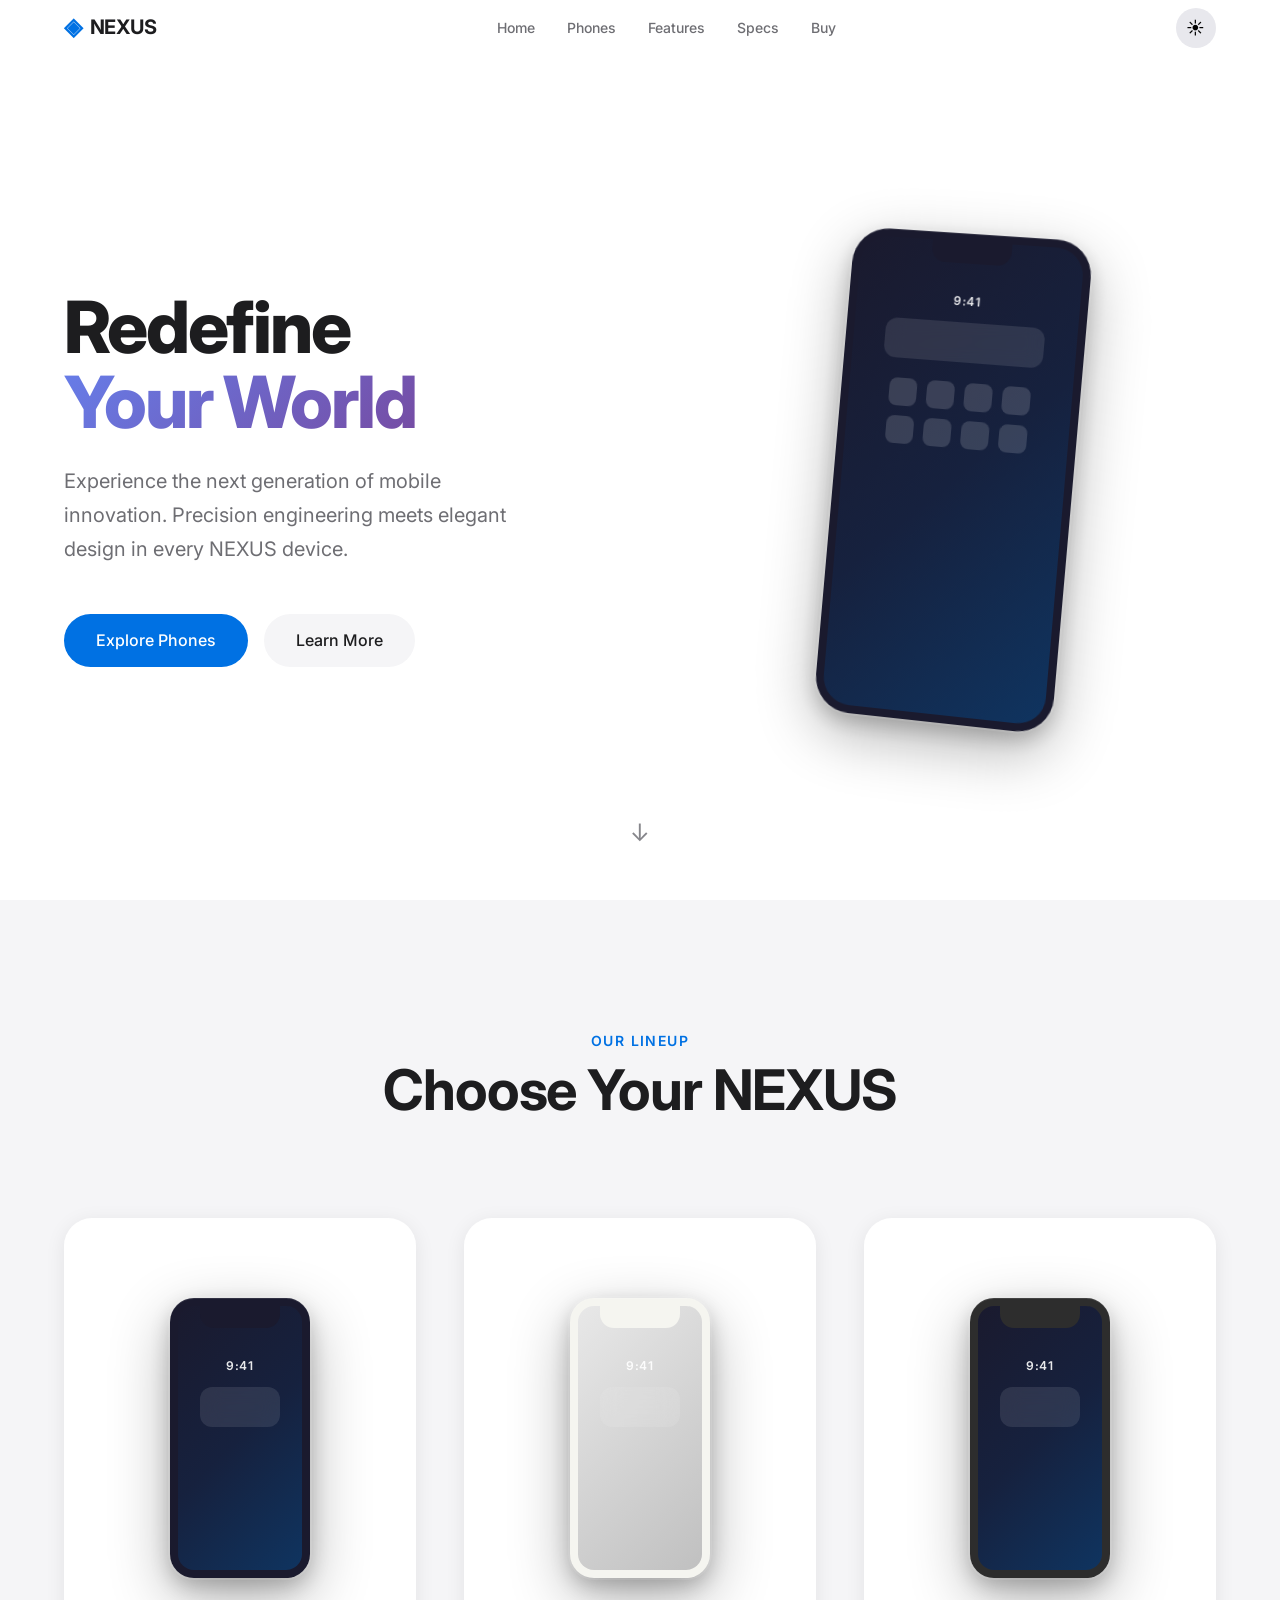
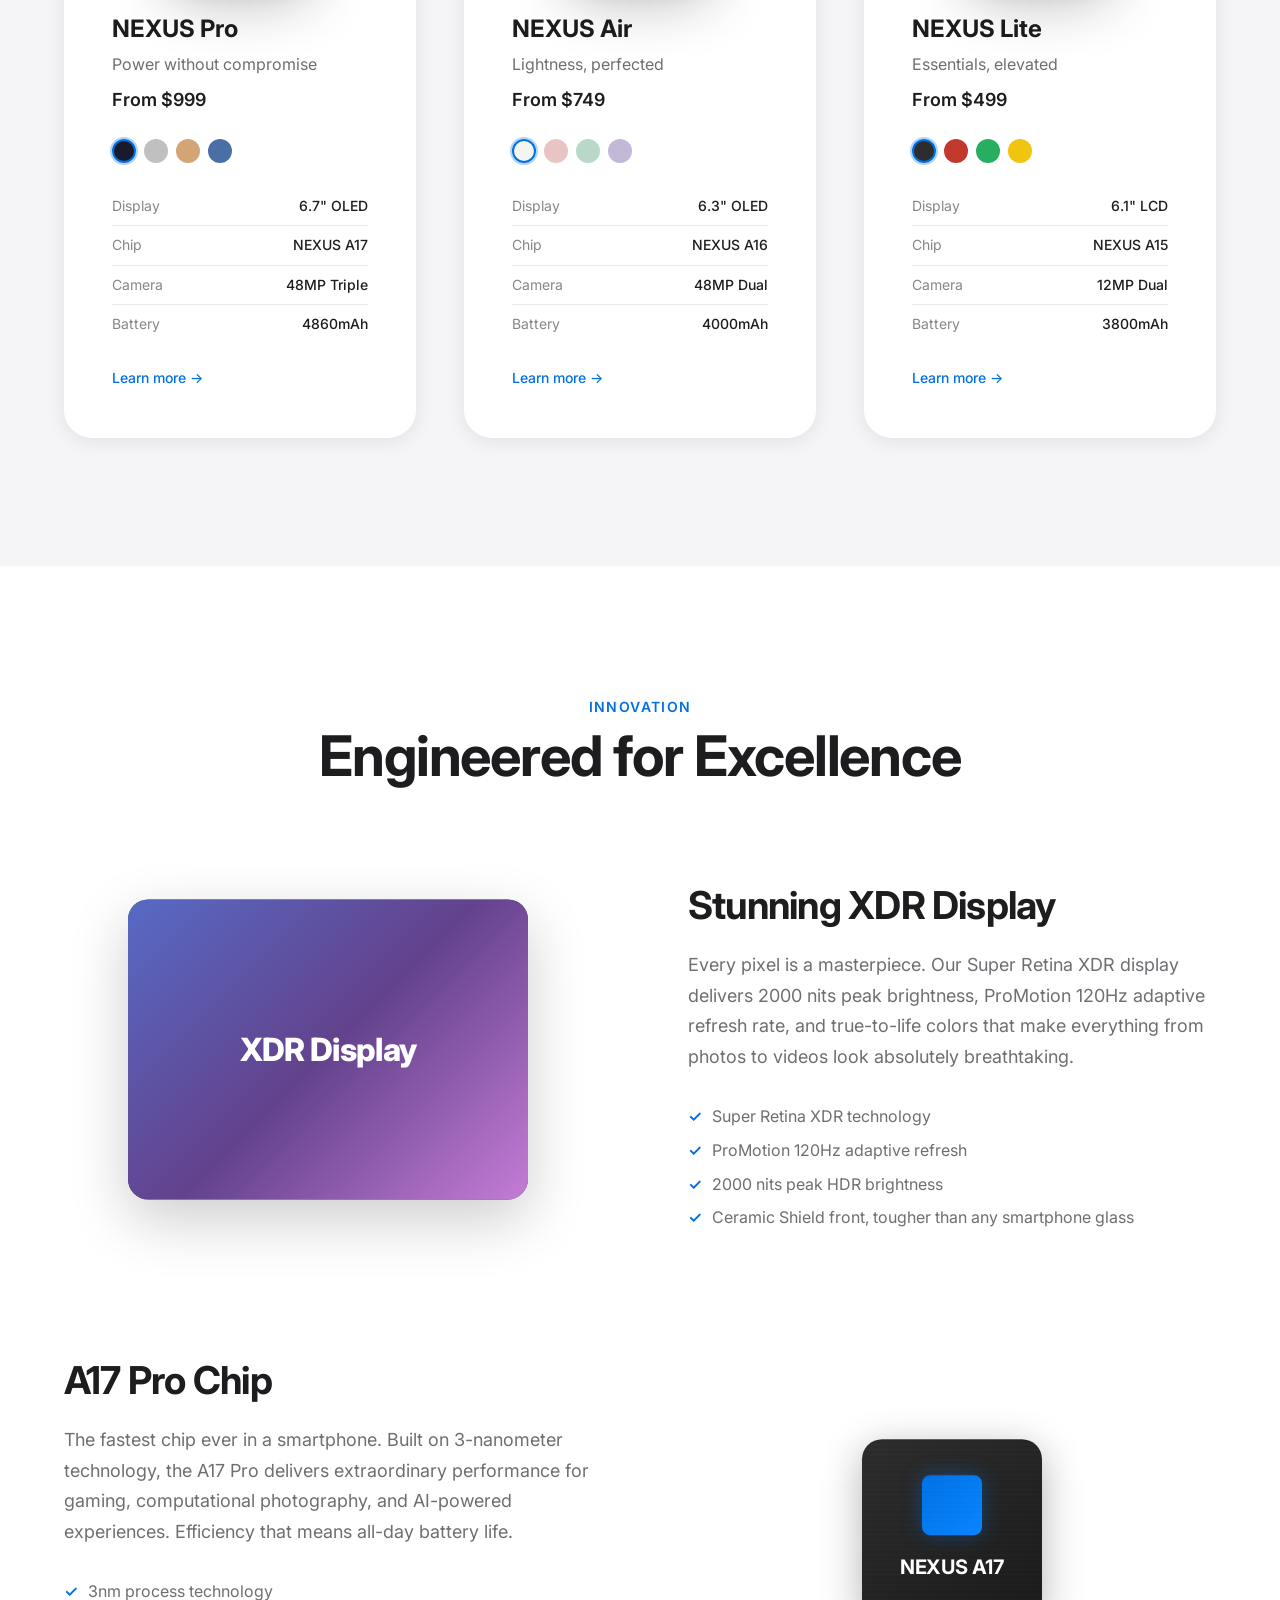
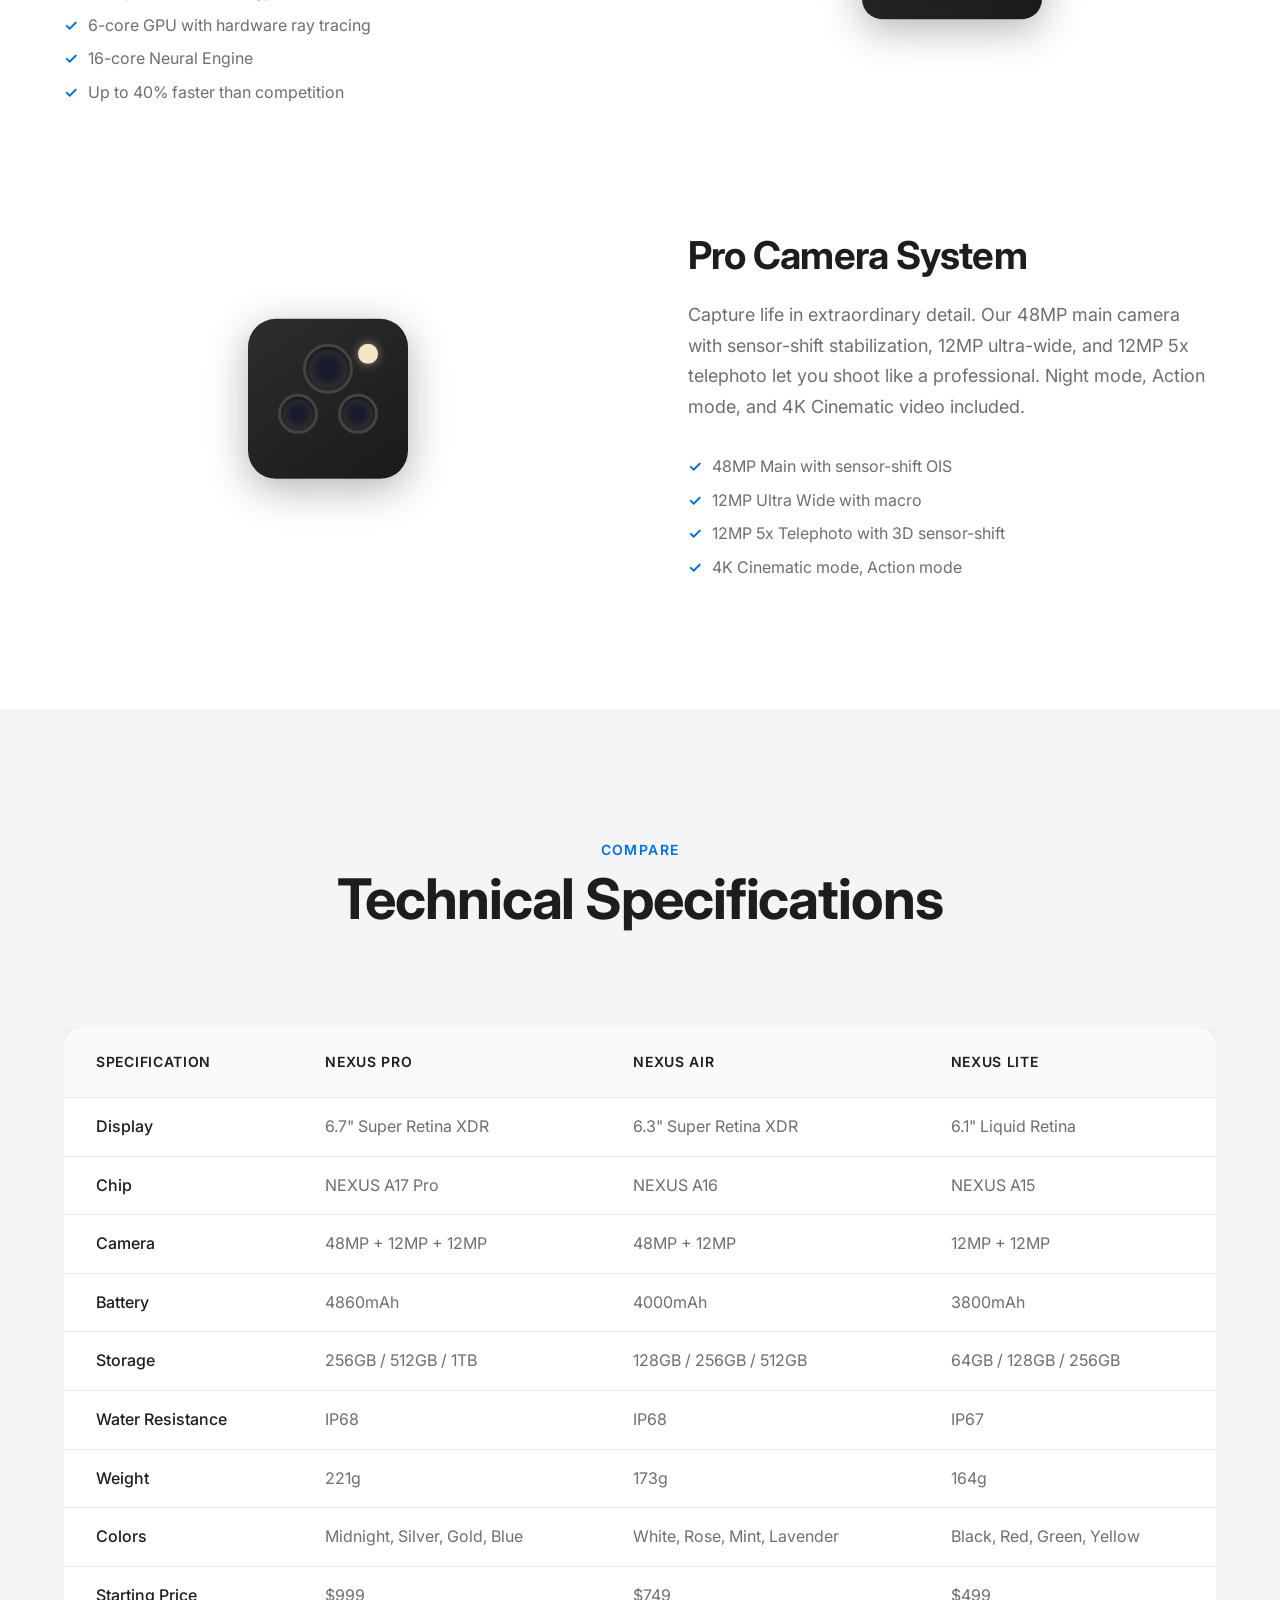
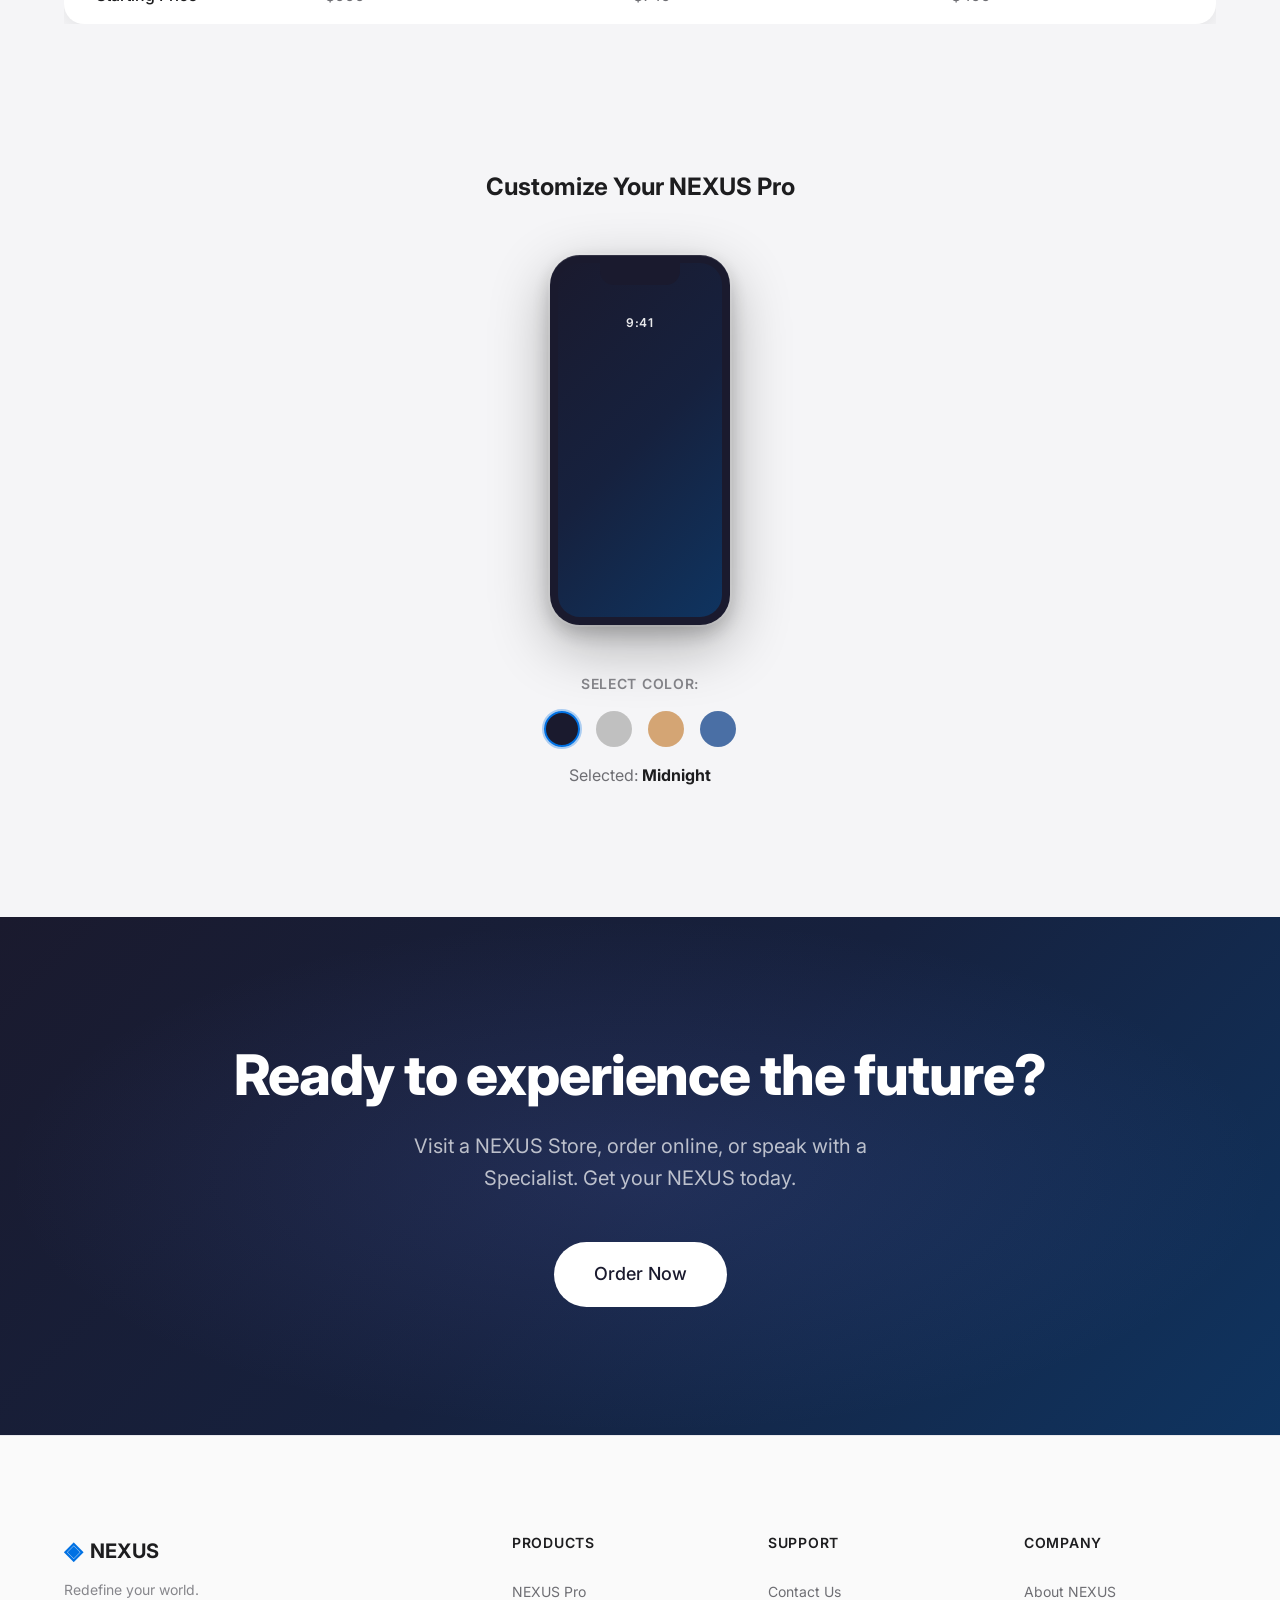
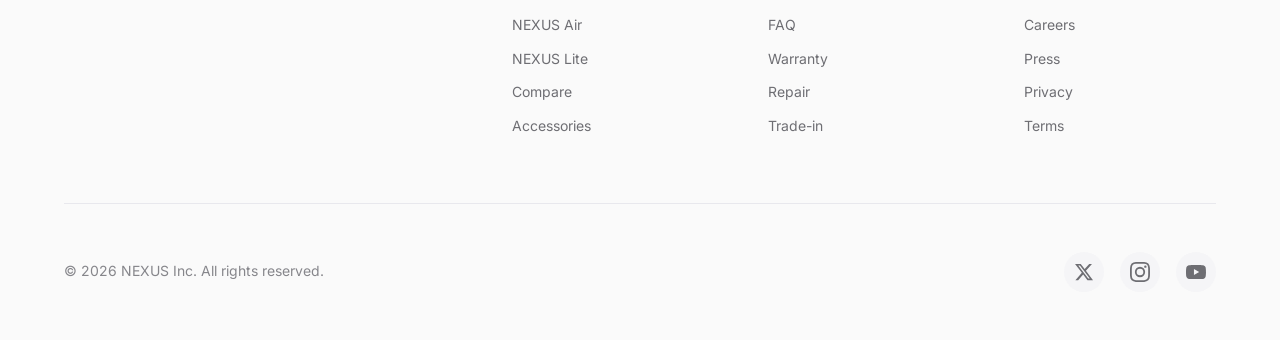
==== projects/phone-brand/index.html @ 879f4ee3 "init: portfolio homepage with projects - Main portfolio page (index.html) - About page - Project pag" ====
<!DOCTYPE html>
<html lang="en" data-theme="light">
<head>
    <meta charset="UTF-8">
    <meta name="viewport" content="width=device-width, initial-scale=1.0">
    <title>NEXUS — Redefine Your World</title>
    <link rel="preconnect" href="https://fonts.googleapis.com">
    <link rel="preconnect" href="https://fonts.gstatic.com" crossorigin>
    <link href="https://fonts.googleapis.com/css2?family=Inter:wght@300;400;500;600;700;800;900&display=swap" rel="stylesheet">
    <link rel="stylesheet" href="css/style.css">
</head>
<body>
    <!-- ========== NAVBAR ========== -->
    <nav class="navbar" id="navbar">
        <div class="nav-container">
            <a href="#" class="nav-logo">
                <span class="logo-icon">◈</span>
                <span class="logo-text">NEXUS</span>
            </a>
            <ul class="nav-links" id="navLinks">
                <li><a href="#hero" class="nav-link">Home</a></li>
                <li><a href="#products" class="nav-link">Phones</a></li>
                <li><a href="#features" class="nav-link">Features</a></li>
                <li><a href="#specs" class="nav-link">Specs</a></li>
                <li><a href="#cta" class="nav-link">Buy</a></li>
            </ul>
            <div class="nav-actions">
                <button class="theme-toggle" id="themeToggle" aria-label="Toggle theme">
                    <span class="theme-icon theme-icon-light">☀</span>
                    <span class="theme-icon theme-icon-dark">☾</span>
                </button>
                <button class="hamburger" id="hamburger" aria-label="Toggle menu">
                    <span class="hamburger-line"></span>
                    <span class="hamburger-line"></span>
                    <span class="hamburger-line"></span>
                </button>
            </div>
        </div>
    </nav>

    <!-- Mobile slide-in menu -->
    <div class="mobile-menu" id="mobileMenu">
        <div class="mobile-menu-overlay" id="mobileOverlay"></div>
        <div class="mobile-menu-panel" id="mobilePanel">
            <ul class="mobile-nav-links">
                <li><a href="#hero" class="mobile-nav-link">Home</a></li>
                <li><a href="#products" class="mobile-nav-link">Phones</a></li>
                <li><a href="#features" class="mobile-nav-link">Features</a></li>
                <li><a href="#specs" class="mobile-nav-link">Specs</a></li>
                <li><a href="#cta" class="mobile-nav-link">Buy</a></li>
            </ul>
        </div>
    </div>

    <!-- ========== HERO ========== -->
    <section class="hero" id="hero" data-scroll-animation="fade-up">
        <div class="hero-container">
            <div class="hero-content">
                <h1 class="hero-headline">
                    Redefine<br>
                    <span class="gradient-text">Your World</span>
                </h1>
                <p class="hero-subtext">
                    Experience the next generation of mobile innovation. Precision engineering meets elegant design in every NEXUS device.
                </p>
                <div class="hero-cta">
                    <a href="#products" class="btn btn-primary">Explore Phones</a>
                    <a href="#features" class="btn btn-secondary">Learn More</a>
                </div>
            </div>
            <div class="hero-visual">
                <div class="phone phone-hero">
                    <div class="phone-body">
                        <div class="phone-screen">
                            <div class="phone-notch"></div>
                            <div class="phone-screen-content">
                                <div class="screen-time">9:41</div>
                                <div class="screen-widget"></div>
                                <div class="screen-app-dots">
                                    <span></span><span></span><span></span><span></span>
                                    <span></span><span></span><span></span><span></span>
                                </div>
                            </div>
                        </div>
                        <div class="phone-button phone-button-right"></div>
                        <div class="phone-button phone-button-left-top"></div>
                        <div class="phone-button phone-button-left-bottom"></div>
                    </div>
                </div>
            </div>
        </div>
        <div class="hero-scroll-indicator">
            <span class="scroll-arrow">↓</span>
        </div>
    </section>

    <!-- ========== PRODUCTS ========== -->
    <section class="products" id="products" data-scroll-animation="fade-up">
        <div class="container">
            <div class="section-header">
                <span class="section-label">Our Lineup</span>
                <h2 class="section-title">Choose Your NEXUS</h2>
            </div>
            <div class="product-grid">
                <!-- NEXUS Pro -->
                <div class="product-card" data-scroll-animation="fade-up" data-delay="0">
                    <div class="product-visual">
                        <div class="phone phone-pro">
                            <div class="phone-body">
                                <div class="phone-screen">
                                    <div class="phone-notch"></div>
                                    <div class="phone-screen-content">
                                        <div class="screen-time">9:41</div>
                                        <div class="screen-widget"></div>
                                    </div>
                                </div>
                                <div class="phone-button phone-button-right"></div>
                                <div class="phone-button phone-button-left-top"></div>
                                <div class="phone-button phone-button-left-bottom"></div>
                            </div>
                        </div>
                    </div>
                    <div class="product-info">
                        <h3 class="product-name">NEXUS Pro</h3>
                        <p class="product-tagline">Power without compromise</p>
                        <p class="product-price">From $999</p>
                        <div class="product-colors">
                            <span class="color-dot active" data-color="midnight" style="background:#1a1a2e;"></span>
                            <span class="color-dot" data-color="silver" style="background:#c0c0c0;"></span>
                            <span class="color-dot" data-color="gold" style="background:#d4a574;"></span>
                            <span class="color-dot" data-color="blue" style="background:#4a6fa5;"></span>
                        </div>
                        <ul class="product-specs">
                            <li><span class="spec-label">Display</span><span class="spec-value">6.7" OLED</span></li>
                            <li><span class="spec-label">Chip</span><span class="spec-value">NEXUS A17</span></li>
                            <li><span class="spec-label">Camera</span><span class="spec-value">48MP Triple</span></li>
                            <li><span class="spec-label">Battery</span><span class="spec-value">4860mAh</span></li>
                        </ul>
                        <a href="#" class="product-link">Learn more →</a>
                    </div>
                </div>

                <!-- NEXUS Air -->
                <div class="product-card" data-scroll-animation="fade-up" data-delay="150">
                    <div class="product-visual">
                        <div class="phone phone-air">
                            <div class="phone-body">
                                <div class="phone-screen">
                                    <div class="phone-notch"></div>
                                    <div class="phone-screen-content">
                                        <div class="screen-time">9:41</div>
                                        <div class="screen-widget"></div>
                                    </div>
                                </div>
                                <div class="phone-button phone-button-right"></div>
                                <div class="phone-button phone-button-left-top"></div>
                                <div class="phone-button phone-button-left-bottom"></div>
                            </div>
                        </div>
                    </div>
                    <div class="product-info">
                        <h3 class="product-name">NEXUS Air</h3>
                        <p class="product-tagline">Lightness, perfected</p>
                        <p class="product-price">From $749</p>
                        <div class="product-colors">
                            <span class="color-dot active" data-color="white" style="background:#f5f5f0;"></span>
                            <span class="color-dot" data-color="rose" style="background:#e8c4c4;"></span>
                            <span class="color-dot" data-color="mint" style="background:#b8d8c8;"></span>
                            <span class="color-dot" data-color="lavender" style="background:#c4b8d8;"></span>
                        </div>
                        <ul class="product-specs">
                            <li><span class="spec-label">Display</span><span class="spec-value">6.3" OLED</span></li>
                            <li><span class="spec-label">Chip</span><span class="spec-value">NEXUS A16</span></li>
                            <li><span class="spec-label">Camera</span><span class="spec-value">48MP Dual</span></li>
                            <li><span class="spec-label">Battery</span><span class="spec-value">4000mAh</span></li>
                        </ul>
                        <a href="#" class="product-link">Learn more →</a>
                    </div>
                </div>

                <!-- NEXUS Lite -->
                <div class="product-card" data-scroll-animation="fade-up" data-delay="300">
                    <div class="product-visual">
                        <div class="phone phone-lite">
                            <div class="phone-body">
                                <div class="phone-screen">
                                    <div class="phone-notch"></div>
                                    <div class="phone-screen-content">
                                        <div class="screen-time">9:41</div>
                                        <div class="screen-widget"></div>
                                    </div>
                                </div>
                                <div class="phone-button phone-button-right"></div>
                                <div class="phone-button phone-button-left-top"></div>
                                <div class="phone-button phone-button-left-bottom"></div>
                            </div>
                        </div>
                    </div>
                    <div class="product-info">
                        <h3 class="product-name">NEXUS Lite</h3>
                        <p class="product-tagline">Essentials, elevated</p>
                        <p class="product-price">From $499</p>
                        <div class="product-colors">
                            <span class="color-dot active" data-color="black" style="background:#2d2d2d;"></span>
                            <span class="color-dot" data-color="red" style="background:#c0392b;"></span>
                            <span class="color-dot" data-color="green" style="background:#27ae60;"></span>
                            <span class="color-dot" data-color="yellow" style="background:#f1c40f;"></span>
                        </div>
                        <ul class="product-specs">
                            <li><span class="spec-label">Display</span><span class="spec-value">6.1" LCD</span></li>
                            <li><span class="spec-label">Chip</span><span class="spec-value">NEXUS A15</span></li>
                            <li><span class="spec-label">Camera</span><span class="spec-value">12MP Dual</span></li>
                            <li><span class="spec-label">Battery</span><span class="spec-value">3800mAh</span></li>
                        </ul>
                        <a href="#" class="product-link">Learn more →</a>
                    </div>
                </div>
            </div>
        </div>
    </section>

    <!-- ========== FEATURES ========== -->
    <section class="features" id="features" data-scroll-animation="fade-up">
        <div class="container">
            <div class="section-header">
                <span class="section-label">Innovation</span>
                <h2 class="section-title">Engineered for Excellence</h2>
            </div>

            <!-- Feature 1: Display -->
            <div class="feature-block" data-scroll-animation="fade-up">
                <div class="feature-visual">
                    <div class="feature-display-mockup">
                        <div class="mockup-gradient"></div>
                        <div class="mockup-text">XDR Display</div>
                    </div>
                </div>
                <div class="feature-content">
                    <h3 class="feature-title">Stunning XDR Display</h3>
                    <p class="feature-desc">Every pixel is a masterpiece. Our Super Retina XDR display delivers 2000 nits peak brightness, ProMotion 120Hz adaptive refresh rate, and true-to-life colors that make everything from photos to videos look absolutely breathtaking.</p>
                    <ul class="feature-list">
                        <li>Super Retina XDR technology</li>
                        <li>ProMotion 120Hz adaptive refresh</li>
                        <li>2000 nits peak HDR brightness</li>
                        <li>Ceramic Shield front, tougher than any smartphone glass</li>
                    </ul>
                </div>
            </div>

            <!-- Feature 2: Performance -->
            <div class="feature-block feature-block-reverse" data-scroll-animation="fade-up">
                <div class="feature-visual">
                    <div class="feature-chip-mockup">
                        <div class="chip-visual">
                            <div class="chip-core"></div>
                            <div class="chip-label">NEXUS A17</div>
                        </div>
                    </div>
                </div>
                <div class="feature-content">
                    <h3 class="feature-title">A17 Pro Chip</h3>
                    <p class="feature-desc">The fastest chip ever in a smartphone. Built on 3-nanometer technology, the A17 Pro delivers extraordinary performance for gaming, computational photography, and AI-powered experiences. Efficiency that means all-day battery life.</p>
                    <ul class="feature-list">
                        <li>3nm process technology</li>
                        <li>6-core GPU with hardware ray tracing</li>
                        <li>16-core Neural Engine</li>
                        <li>Up to 40% faster than competition</li>
                    </ul>
                </div>
            </div>

            <!-- Feature 3: Camera -->
            <div class="feature-block" data-scroll-animation="fade-up">
                <div class="feature-visual">
                    <div class="feature-camera-mockup">
                        <div class="camera-module">
                            <div class="camera-lens"></div>
                            <div class="camera-lens camera-lens-2"></div>
                            <div class="camera-lens camera-lens-3"></div>
                            <div class="camera-flash"></div>
                        </div>
                    </div>
                </div>
                <div class="feature-content">
                    <h3 class="feature-title">Pro Camera System</h3>
                    <p class="feature-desc">Capture life in extraordinary detail. Our 48MP main camera with sensor-shift stabilization, 12MP ultra-wide, and 12MP 5x telephoto let you shoot like a professional. Night mode, Action mode, and 4K Cinematic video included.</p>
                    <ul class="feature-list">
                        <li>48MP Main with sensor-shift OIS</li>
                        <li>12MP Ultra Wide with macro</li>
                        <li>12MP 5x Telephoto with 3D sensor-shift</li>
                        <li>4K Cinematic mode, Action mode</li>
                    </ul>
                </div>
            </div>
        </div>
    </section>

    <!-- ========== SPECS ========== -->
    <section class="specs" id="specs" data-scroll-animation="fade-up">
        <div class="container">
            <div class="section-header">
                <span class="section-label">Compare</span>
                <h2 class="section-title">Technical Specifications</h2>
            </div>
            <div class="specs-table-wrapper">
                <table class="specs-table">
                    <thead>
                        <tr>
                            <th>Specification</th>
                            <th>NEXUS Pro</th>
                            <th>NEXUS Air</th>
                            <th>NEXUS Lite</th>
                        </tr>
                    </thead>
                    <tbody>
                        <tr>
                            <td>Display</td>
                            <td>6.7" Super Retina XDR</td>
                            <td>6.3" Super Retina XDR</td>
                            <td>6.1" Liquid Retina</td>
                        </tr>
                        <tr>
                            <td>Chip</td>
                            <td>NEXUS A17 Pro</td>
                            <td>NEXUS A16</td>
                            <td>NEXUS A15</td>
                        </tr>
                        <tr>
                            <td>Camera</td>
                            <td>48MP + 12MP + 12MP</td>
                            <td>48MP + 12MP</td>
                            <td>12MP + 12MP</td>
                        </tr>
                        <tr>
                            <td>Battery</td>
                            <td>4860mAh</td>
                            <td>4000mAh</td>
                            <td>3800mAh</td>
                        </tr>
                        <tr>
                            <td>Storage</td>
                            <td>256GB / 512GB / 1TB</td>
                            <td>128GB / 256GB / 512GB</td>
                            <td>64GB / 128GB / 256GB</td>
                        </tr>
                        <tr>
                            <td>Water Resistance</td>
                            <td>IP68</td>
                            <td>IP68</td>
                            <td>IP67</td>
                        </tr>
                        <tr>
                            <td>Weight</td>
                            <td>221g</td>
                            <td>173g</td>
                            <td>164g</td>
                        </tr>
                        <tr>
                            <td>Colors</td>
                            <td>Midnight, Silver, Gold, Blue</td>
                            <td>White, Rose, Mint, Lavender</td>
                            <td>Black, Red, Green, Yellow</td>
                        </tr>
                        <tr>
                            <td>Starting Price</td>
                            <td>$999</td>
                            <td>$749</td>
                            <td>$499</td>
                        </tr>
                    </tbody>
                </table>
            </div>

            <!-- Interactive Color Picker -->
            <div class="color-picker-section" data-scroll-animation="fade-up">
                <h3 class="color-picker-title">Customize Your NEXUS Pro</h3>
                <div class="color-picker-demo">
                    <div class="phone phone-picker">
                        <div class="phone-body">
                            <div class="phone-screen">
                                <div class="phone-notch"></div>
                                <div class="phone-screen-content">
                                    <div class="screen-time">9:41</div>
                                </div>
                            </div>
                            <div class="phone-button phone-button-right"></div>
                            <div class="phone-button phone-button-left-top"></div>
                            <div class="phone-button phone-button-left-bottom"></div>
                        </div>
                    </div>
                    <div class="color-picker-options">
                        <p class="color-picker-label">Select Color:</p>
                        <div class="color-picker-dots">
                            <span class="color-dot picker-dot active" data-color="midnight" data-phone="picker" style="background:#1a1a2e;" title="Midnight"></span>
                            <span class="color-dot picker-dot" data-color="silver" data-phone="picker" style="background:#c0c0c0;" title="Silver"></span>
                            <span class="color-dot picker-dot" data-color="gold" data-phone="picker" style="background:#d4a574;" title="Gold"></span>
                            <span class="color-dot picker-dot" data-color="blue" data-phone="picker" style="background:#4a6fa5;" title="Pacific Blue"></span>
                        </div>
                        <p class="color-picker-selected">Selected: <strong id="selectedColorName">Midnight</strong></p>
                    </div>
                </div>
            </div>
        </div>
    </section>

    <!-- ========== CTA ========== -->
    <section class="cta" id="cta" data-scroll-animation="fade-up">
        <div class="container">
            <div class="cta-content">
                <h2 class="cta-title">Ready to experience the future?</h2>
                <p class="cta-subtext">Visit a NEXUS Store, order online, or speak with a Specialist. Get your NEXUS today.</p>
                <a href="#" class="btn btn-primary btn-large">Order Now</a>
            </div>
        </div>
    </section>

    <!-- ========== FOOTER ========== -->
    <footer class="footer">
        <div class="container">
            <div class="footer-grid">
                <div class="footer-col">
                    <div class="footer-logo">
                        <span class="logo-icon">◈</span>
                        <span class="logo-text">NEXUS</span>
                    </div>
                    <p class="footer-tagline">Redefine your world.</p>
                </div>
                <div class="footer-col">
                    <h4 class="footer-heading">Products</h4>
                    <ul class="footer-links">
                        <li><a href="#">NEXUS Pro</a></li>
                        <li><a href="#">NEXUS Air</a></li>
                        <li><a href="#">NEXUS Lite</a></li>
                        <li><a href="#">Compare</a></li>
                        <li><a href="#">Accessories</a></li>
                    </ul>
                </div>
                <div class="footer-col">
                    <h4 class="footer-heading">Support</h4>
                    <ul class="footer-links">
                        <li><a href="#">Contact Us</a></li>
                        <li><a href="#">FAQ</a></li>
                        <li><a href="#">Warranty</a></li>
                        <li><a href="#">Repair</a></li>
                        <li><a href="#">Trade-in</a></li>
                    </ul>
                </div>
                <div class="footer-col">
                    <h4 class="footer-heading">Company</h4>
                    <ul class="footer-links">
                        <li><a href="#">About NEXUS</a></li>
                        <li><a href="#">Careers</a></li>
                        <li><a href="#">Press</a></li>
                        <li><a href="#">Privacy</a></li>
                        <li><a href="#">Terms</a></li>
                    </ul>
                </div>
            </div>
            <div class="footer-bottom">
                <p class="footer-copyright">© 2026 NEXUS Inc. All rights reserved.</p>
                <div class="footer-social">
                    <a href="#" class="social-icon" aria-label="Twitter">
                        <svg viewBox="0 0 24 24" width="20" height="20" fill="currentColor"><path d="M18.244 2.25h3.308l-7.227 8.26 8.502 11.24H16.17l-5.214-6.817L4.99 21.75H1.68l7.73-8.835L1.254 2.25H8.08l4.713 6.231zm-1.161 17.52h1.833L7.084 4.126H5.117z"/></svg>
                    </a>
                    <a href="#" class="social-icon" aria-label="Instagram">
                        <svg viewBox="0 0 24 24" width="20" height="20" fill="currentColor"><path d="M12 2.163c3.204 0 3.584.012 4.85.07 3.252.148 4.771 1.691 4.919 4.919.058 1.265.069 1.645.069 4.849 0 3.205-.012 3.584-.069 4.849-.149 3.225-1.664 4.771-4.919 4.919-1.266.058-1.644.07-4.85.07-3.204 0-3.584-.012-4.849-.07-3.26-.149-4.771-1.699-4.919-4.92-.058-1.265-.07-1.644-.07-4.849 0-3.204.013-3.583.07-4.849.149-3.227 1.664-4.771 4.919-4.919 1.266-.057 1.645-.069 4.849-.069zM12 0C8.741 0 8.333.014 7.053.072 2.695.272.273 2.69.073 7.052.014 8.333 0 8.741 0 12c0 3.259.014 3.668.072 4.948.2 4.358 2.618 6.78 6.98 6.98C8.333 23.986 8.741 24 12 24c3.259 0 3.668-.014 4.948-.072 4.354-.2 6.782-2.618 6.979-6.98.059-1.28.073-1.689.073-4.948 0-3.259-.014-3.667-.072-4.947-.196-4.354-2.617-6.78-6.979-6.98C15.668.014 15.259 0 12 0zm0 5.838a6.162 6.162 0 100 12.324 6.162 6.162 0 000-12.324zM12 16a4 4 0 110-8 4 4 0 010 8zm6.406-11.845a1.44 1.44 0 100 2.881 1.44 1.44 0 000-2.881z"/></svg>
                    </a>
                    <a href="#" class="social-icon" aria-label="YouTube">
                        <svg viewBox="0 0 24 24" width="20" height="20" fill="currentColor"><path d="M23.498 6.186a3.016 3.016 0 0 0-2.122-2.136C19.505 3.545 12 3.545 12 3.545s-7.505 0-9.377.505A3.017 3.017 0 0 0 .502 6.186C0 8.07 0 12 0 12s0 3.93.502 5.814a3.016 3.016 0 0 0 2.122 2.136c1.871.505 9.376.505 9.376.505s7.505 0 9.377-.505a3.015 3.015 0 0 0 2.122-2.136C24 15.93 24 12 24 12s0-3.93-.502-5.814zM9.545 15.568V8.432L15.818 12l-6.273 3.568z"/></svg>
                    </a>
                </div>
            </div>
        </div>
    </footer>

    <script src="js/main.js"></script>
</body>
</html>
---- projects/phone-brand/css/style.css ----
/* ============================================================
   NEXUS — Phone Brand Homepage
   Design Tokens & Reset
   ============================================================ */

:root {
    /* Colors — Light Theme */
    --color-bg: #ffffff;
    --color-bg-secondary: #f5f5f7;
    --color-bg-tertiary: #fafafa;
    --color-text: #1d1d1f;
    --color-text-secondary: #6e6e73;
    --color-text-tertiary: #86868b;
    --color-border: #d2d2d7;
    --color-border-light: #e8e8ed;
    --color-primary: #0071e3;
    --color-primary-hover: #0077ed;
    --color-secondary: #f5f5f7;
    --color-secondary-hover: #e8e8ed;
    --color-card-bg: #ffffff;
    --color-nav-bg: rgba(255, 255, 255, 0.72);
    --color-nav-scrolled: rgba(255, 255, 255, 0.88);
    --color-overlay: rgba(0, 0, 0, 0.4);
    --color-shadow: rgba(0, 0, 0, 0.08);
    --color-shadow-deep: rgba(0, 0, 0, 0.16);
    --color-gradient-start: #667eea;
    --color-gradient-end: #764ba2;
    --color-phone-body: #1a1a2e;
    --color-phone-screen: linear-gradient(135deg, #1a1a2e 0%, #16213e 50%, #0f3460 100%);
    --color-toggle-bg: #e8e8ed;
    --color-toggle-active: #0071e3;

    /* Typography */
    --font-family: 'Inter', -apple-system, BlinkMacSystemFont, 'Segoe UI', Roboto, sans-serif;
    --font-size-xs: 0.75rem;
    --font-size-sm: 0.875rem;
    --font-size-base: 1rem;
    --font-size-lg: 1.125rem;
    --font-size-xl: 1.25rem;
    --font-size-2xl: 1.5rem;
    --font-size-3xl: 2rem;
    --font-size-4xl: 2.75rem;
    --font-size-5xl: 3.5rem;
    --font-size-6xl: 4.5rem;

    /* Spacing */
    --space-xs: 0.25rem;
    --space-sm: 0.5rem;
    --space-md: 1rem;
    --space-lg: 1.5rem;
    --space-xl: 2rem;
    --space-2xl: 3rem;
    --space-3xl: 4rem;
    --space-4xl: 6rem;
    --space-5xl: 8rem;

    /* Layout */
    --container-max: 1200px;
    --container-padding: 1.5rem;
    --nav-height: 56px;

    /* Transitions */
    --transition-fast: 0.2s ease;
    --transition-base: 0.3s ease;
    --transition-slow: 0.5s ease;
    --transition-spring: 0.4s cubic-bezier(0.34, 1.56, 0.64, 1);

    /* Border Radius */
    --radius-sm: 8px;
    --radius-md: 12px;
    --radius-lg: 20px;
    --radius-xl: 28px;
    --radius-full: 9999px;
}

/* Dark Theme */
[data-theme="dark"] {
    --color-bg: #000000;
    --color-bg-secondary: #111111;
    --color-bg-tertiary: #1a1a1a;
    --color-text: #f5f5f7;
    --color-text-secondary: #a1a1a6;
    --color-text-tertiary: #6e6e73;
    --color-border: #333333;
    --color-border-light: #222222;
    --color-primary: #0984ff;
    --color-primary-hover: #409cff;
    --color-secondary: #1a1a1a;
    --color-secondary-hover: #2a2a2a;
    --color-card-bg: #1a1a1a;
    --color-nav-bg: rgba(0, 0, 0, 0.72);
    --color-nav-scrolled: rgba(0, 0, 0, 0.88);
    --color-overlay: rgba(0, 0, 0, 0.6);
    --color-shadow: rgba(0, 0, 0, 0.3);
    --color-shadow-deep: rgba(0, 0, 0, 0.5);
    --color-phone-body: #2d2d2d;
    --color-phone-screen: linear-gradient(135deg, #1a1a2e 0%, #16213e 50%, #0f3460 100%);
    --color-toggle-bg: #333333;
    --color-toggle-active: #0984ff;
}

/* ============================================================
   Reset
   ============================================================ */

*, *::before, *::after {
    margin: 0;
    padding: 0;
    box-sizing: border-box;
}

html {
    scroll-behavior: smooth;
    -webkit-font-smoothing: antialiased;
    -moz-osx-font-smoothing: grayscale;
}

body {
    font-family: var(--font-family);
    font-size: var(--font-size-base);
    line-height: 1.6;
    color: var(--color-text);
    background-color: var(--color-bg);
    transition: background-color var(--transition-base), color var(--transition-base);
    overflow-x: hidden;
}

a {
    color: var(--color-primary);
    text-decoration: none;
    transition: color var(--transition-fast);
}

a:hover {
    color: var(--color-primary-hover);
}

a:focus-visible {
    outline: 2px solid var(--color-primary);
    outline-offset: 4px;
    border-radius: var(--radius-sm);
}

ul {
    list-style: none;
}

img {
    max-width: 100%;
    display: block;
}

button {
    font-family: inherit;
    cursor: pointer;
    border: none;
    background: none;
    font-size: inherit;
}

/* ============================================================
   Utility Classes
   ============================================================ */

.container {
    max-width: var(--container-max);
    margin: 0 auto;
    padding: 0 var(--container-padding);
}

.gradient-text {
    background: linear-gradient(135deg, var(--color-gradient-start), var(--color-gradient-end));
    -webkit-background-clip: text;
    -webkit-text-fill-color: transparent;
    background-clip: text;
}

/* ============================================================
   Buttons
   ============================================================ */

.btn {
    display: inline-flex;
    align-items: center;
    justify-content: center;
    padding: 0.875rem 2rem;
    border-radius: var(--radius-full);
    font-weight: 500;
    font-size: var(--font-size-base);
    transition: all var(--transition-fast);
    white-space: nowrap;
}

.btn-primary {
    background: var(--color-primary);
    color: #fff;
}

.btn-primary:hover {
    background: var(--color-primary-hover);
    color: #fff;
    transform: scale(1.02);
}

.btn-primary:active {
    transform: scale(0.98);
}

.btn-secondary {
    background: var(--color-secondary);
    color: var(--color-text);
}

.btn-secondary:hover {
    background: var(--color-secondary-hover);
    color: var(--color-text);
    transform: scale(1.02);
}

.btn-secondary:active {
    transform: scale(0.98);
}

.btn-large {
    padding: 1.125rem 2.5rem;
    font-size: var(--font-size-lg);
}

/* ============================================================
   Section Styles
   ============================================================ */

.section-header {
    text-align: center;
    margin-bottom: var(--space-4xl);
}

.section-label {
    display: inline-block;
    font-size: var(--font-size-sm);
    font-weight: 600;
    text-transform: uppercase;
    letter-spacing: 0.1em;
    color: var(--color-primary);
    margin-bottom: var(--space-sm);
}

.section-title {
    font-size: clamp(var(--font-size-3xl), 5vw, var(--font-size-5xl));
    font-weight: 700;
    letter-spacing: -0.02em;
    line-height: 1.1;
    color: var(--color-text);
}

/* ============================================================
   Navbar
   ============================================================ */

.navbar {
    position: fixed;
    top: 0;
    left: 0;
    right: 0;
    z-index: 1000;
    height: var(--nav-height);
    background: var(--color-nav-bg);
    backdrop-filter: saturate(180%) blur(20px);
    -webkit-backdrop-filter: saturate(180%) blur(20px);
    border-bottom: 1px solid transparent;
    transition: all var(--transition-base);
}

.navbar.scrolled {
    background: var(--color-nav-scrolled);
    border-bottom-color: var(--color-border-light);
}

.nav-container {
    max-width: var(--container-max);
    margin: 0 auto;
    padding: 0 var(--container-padding);
    height: 100%;
    display: flex;
    align-items: center;
    justify-content: space-between;
}

.nav-logo {
    display: flex;
    align-items: center;
    gap: 0.5rem;
    color: var(--color-text);
    font-weight: 700;
    font-size: var(--font-size-xl);
    letter-spacing: -0.02em;
    transition: color var(--transition-fast);
}

.nav-logo:hover {
    color: var(--color-text);
}

.logo-icon {
    font-size: 1.5rem;
    color: var(--color-primary);
}

.nav-links {
    display: flex;
    align-items: center;
    gap: var(--space-xl);
}

.nav-link {
    color: var(--color-text-secondary);
    font-size: var(--font-size-sm);
    font-weight: 500;
    transition: color var(--transition-fast);
    position: relative;
}

.nav-link::after {
    content: '';
    position: absolute;
    bottom: -4px;
    left: 0;
    width: 0;
    height: 2px;
    background: var(--color-primary);
    transition: width var(--transition-fast);
    border-radius: var(--radius-full);
}

.nav-link:hover {
    color: var(--color-text);
}

.nav-link:hover::after {
    width: 100%;
}

.nav-actions {
    display: flex;
    align-items: center;
    gap: var(--space-sm);
}

/* Theme Toggle */
.theme-toggle {
    position: relative;
    width: 40px;
    height: 40px;
    border-radius: var(--radius-full);
    background: var(--color-toggle-bg);
    display: flex;
    align-items: center;
    justify-content: center;
    transition: background var(--transition-fast);
}

.theme-toggle:hover {
    background: var(--color-border);
}

.theme-icon {
    position: absolute;
    font-size: 1.1rem;
    transition: opacity var(--transition-fast), transform var(--transition-fast);
}

.theme-icon-light {
    opacity: 1;
    transform: rotate(0deg);
}

.theme-icon-dark {
    opacity: 0;
    transform: rotate(-90deg);
}

[data-theme="dark"] .theme-icon-light {
    opacity: 0;
    transform: rotate(90deg);
}

[data-theme="dark"] .theme-icon-dark {
    opacity: 1;
    transform: rotate(0deg);
}

/* Hamburger */
.hamburger {
    display: none;
    flex-direction: column;
    justify-content: center;
    align-items: center;
    width: 40px;
    height: 40px;
    gap: 5px;
    border-radius: var(--radius-sm);
    transition: background var(--transition-fast);
}

.hamburger:hover {
    background: var(--color-secondary);
}

.hamburger-line {
    width: 20px;
    height: 2px;
    background: var(--color-text);
    border-radius: 2px;
    transition: all var(--transition-fast);
}

.hamburger.active .hamburger-line:nth-child(1) {
    transform: translateY(7px) rotate(45deg);
}

.hamburger.active .hamburger-line:nth-child(2) {
    opacity: 0;
}

.hamburger.active .hamburger-line:nth-child(3) {
    transform: translateY(-7px) rotate(-45deg);
}

/* Mobile Menu */
.mobile-menu {
    position: fixed;
    inset: 0;
    z-index: 999;
    pointer-events: none;
    opacity: 0;
    transition: opacity var(--transition-base);
}

.mobile-menu.open {
    pointer-events: all;
    opacity: 1;
}

.mobile-menu-overlay {
    position: absolute;
    inset: 0;
    background: var(--color-overlay);
    opacity: 0;
    transition: opacity var(--transition-base);
}

.mobile-menu.open .mobile-menu-overlay {
    opacity: 1;
}

.mobile-menu-panel {
    position: absolute;
    top: 0;
    right: 0;
    width: 300px;
    max-width: 85vw;
    height: 100%;
    background: var(--color-bg);
    padding: calc(var(--nav-height) + var(--space-xl)) var(--space-xl) var(--space-xl);
    transform: translateX(100%);
    transition: transform var(--transition-slow);
    box-shadow: -10px 0 40px var(--color-shadow);
}

.mobile-menu.open .mobile-menu-panel {
    transform: translateX(0);
}

.mobile-nav-links {
    display: flex;
    flex-direction: column;
    gap: var(--space-sm);
}

.mobile-nav-link {
    display: block;
    padding: var(--space-md) 0;
    font-size: var(--font-size-xl);
    font-weight: 600;
    color: var(--color-text);
    border-bottom: 1px solid var(--color-border-light);
    transition: color var(--transition-fast);
}

.mobile-nav-link:hover {
    color: var(--color-primary);
}

/* ============================================================
   Hero Section
   ============================================================ */

.hero {
    min-height: 100vh;
    display: flex;
    align-items: center;
    padding: calc(var(--nav-height) + var(--space-3xl)) 0 var(--space-3xl);
    position: relative;
    overflow: hidden;
}

.hero-container {
    max-width: var(--container-max);
    margin: 0 auto;
    padding: 0 var(--container-padding);
    display: grid;
    grid-template-columns: 1fr 1fr;
    gap: var(--space-4xl);
    align-items: center;
    width: 100%;
}

.hero-content {
    max-width: 560px;
}

.hero-headline {
    font-size: clamp(var(--font-size-4xl), 6vw, var(--font-size-6xl));
    font-weight: 800;
    letter-spacing: -0.03em;
    line-height: 1.05;
    color: var(--color-text);
    margin-bottom: var(--space-lg);
}

.hero-subtext {
    font-size: clamp(var(--font-size-lg), 2vw, var(--font-size-xl));
    color: var(--color-text-secondary);
    line-height: 1.7;
    margin-bottom: var(--space-2xl);
    max-width: 480px;
}

.hero-cta {
    display: flex;
    gap: var(--space-md);
    flex-wrap: wrap;
}

/* Hero Visual */
.hero-visual {
    display: flex;
    justify-content: center;
    align-items: center;
    perspective: 1000px;
}

/* Scroll Indicator */
.hero-scroll-indicator {
    position: absolute;
    bottom: var(--space-2xl);
    left: 50%;
    transform: translateX(-50%);
    display: flex;
    flex-direction: column;
    align-items: center;
    gap: var(--space-xs);
    animation: bounce 2s infinite;
}

.scroll-arrow {
    font-size: 1.5rem;
    color: var(--color-text-tertiary);
}

@keyframes bounce {
    0%, 20%, 50%, 80%, 100% { transform: translateX(-50%) translateY(0); }
    40% { transform: translateX(-50%) translateY(-8px); }
    60% { transform: translateX(-50%) translateY(-4px); }
}

/* ============================================================
   CSS Phone Component
   ============================================================ */

.phone {
    --phone-width: 220px;
    --phone-height: 450px;
    --phone-radius: 36px;
    --phone-body-color: #1a1a2e;
    --phone-screen-gradient: linear-gradient(135deg, #1a1a2e 0%, #16213e 50%, #0f3460 100%);
    width: var(--phone-width);
    height: var(--phone-height);
    position: relative;
    transform: rotate(5deg) rotateY(-5deg);
    transition: transform var(--transition-slow);
}

.phone:hover {
    transform: rotate(0deg) rotateY(0deg) scale(1.02);
}

.phone-body {
    width: 100%;
    height: 100%;
    background: var(--phone-body-color);
    border-radius: var(--phone-radius);
    position: relative;
    box-shadow:
        0 0 0 2px rgba(255,255,255,0.1),
        0 20px 60px rgba(0,0,0,0.3),
        0 8px 20px rgba(0,0,0,0.2),
        inset 0 1px 0 rgba(255,255,255,0.1);
    overflow: hidden;
    transition: background var(--transition-base);
}

.phone-screen {
    position: absolute;
    top: 8px;
    left: 8px;
    right: 8px;
    bottom: 8px;
    background: var(--phone-screen-gradient);
    border-radius: calc(var(--phone-radius) - 8px);
    overflow: hidden;
    display: flex;
    flex-direction: column;
    align-items: center;
    padding-top: 20px;
}

.phone-notch {
    position: absolute;
    top: 0;
    left: 50%;
    transform: translateX(-50%);
    width: 80px;
    height: 22px;
    background: var(--phone-body-color);
    border-radius: 0 0 14px 14px;
    z-index: 2;
}

.phone-screen-content {
    width: 100%;
    padding: 30px 12px 12px;
    display: flex;
    flex-direction: column;
    align-items: center;
    gap: 12px;
}

.screen-time {
    color: rgba(255,255,255,0.9);
    font-size: 0.75rem;
    font-weight: 600;
    letter-spacing: 0.05em;
}

.screen-widget {
    width: 80%;
    height: 40px;
    background: rgba(255,255,255,0.1);
    border-radius: 12px;
    backdrop-filter: blur(10px);
}

.screen-app-dots {
    display: grid;
    grid-template-columns: repeat(4, 1fr);
    gap: 10px;
    margin-top: 8px;
}

.screen-app-dots span {
    width: 28px;
    height: 28px;
    border-radius: 8px;
    background: rgba(255,255,255,0.15);
}

/* Phone Buttons */
.phone-button {
    position: absolute;
    background: var(--phone-body-color);
    border-radius: 2px;
    transition: background var(--transition-base);
}

.phone-button-right {
    right: -3px;
    top: 100px;
    width: 4px;
    height: 40px;
}

.phone-button-left-top {
    left: -3px;
    top: 80px;
    width: 4px;
    height: 25px;
}

.phone-button-left-bottom {
    left: -3px;
    top: 115px;
    width: 4px;
    height: 25px;
}

/* Phone Color Variants */
.phone-hero { --phone-body-color: #1a1a2e; }
.phone-pro { --phone-body-color: #1a1a2e; }
.phone-air { --phone-body-color: #f5f5f0; --phone-screen-gradient: linear-gradient(135deg, #e8e8e8 0%, #d4d4d4 50%, #c0c0c0 100%); }
.phone-lite { --phone-body-color: #2d2d2d; }
.phone-picker { --phone-body-color: #1a1a2e; }

/* Phone Color Classes for JS toggling */
.phone[data-color="midnight"] { --phone-body-color: #1a1a2e; }
.phone[data-color="silver"] { --phone-body-color: #c0c0c0; --phone-screen-gradient: linear-gradient(135deg, #e8e8e8 0%, #d4d4d4 50%, #c0c0c0 100%); }
.phone[data-color="gold"] { --phone-body-color: #d4a574; --phone-screen-gradient: linear-gradient(135deg, #f5e6d3 0%, #e8d4b8 50%, #d4a574 100%); }
.phone[data-color="blue"] { --phone-body-color: #4a6fa5; --phone-screen-gradient: linear-gradient(135deg, #6b8fc7 0%, #4a6fa5 50%, #3a5a8a 100%); }
.phone[data-color="white"] { --phone-body-color: #f5f5f0; --phone-screen-gradient: linear-gradient(135deg, #ffffff 0%, #f0f0f0 50%, #e8e8e8 100%); }
.phone[data-color="rose"] { --phone-body-color: #e8c4c4; --phone-screen-gradient: linear-gradient(135deg, #f5e0e0 0%, #e8c4c4 50%, #d4a8a8 100%); }
.phone[data-color="mint"] { --phone-body-color: #b8d8c8; --phone-screen-gradient: linear-gradient(135deg, #d0e8d8 0%, #b8d8c8 50%, #98c0a8 100%); }
.phone[data-color="lavender"] { --phone-body-color: #c4b8d8; --phone-screen-gradient: linear-gradient(135deg, #e0d4e8 0%, #c4b8d8 50%, #a898c0 100%); }
.phone[data-color="black"] { --phone-body-color: #2d2d2d; }
.phone[data-color="red"] { --phone-body-color: #c0392b; --phone-screen-gradient: linear-gradient(135deg, #e74c3c 0%, #c0392b 50%, #a93226 100%); }
.phone[data-color="green"] { --phone-body-color: #27ae60; --phone-screen-gradient: linear-gradient(135deg, #2ecc71 0%, #27ae60 50%, #229954 100%); }
.phone[data-color="yellow"] { --phone-body-color: #f1c40f; --phone-screen-gradient: linear-gradient(135deg, #f39c12 0%, #f1c40f 50%, #d4ac0d 100%); }

/* Hero phone sizing */
.phone-hero {
    --phone-width: 240px;
    --phone-height: 490px;
}

/* ============================================================
   Products Section
   ============================================================ */

.products {
    padding: var(--space-5xl) 0;
    background: var(--color-bg-secondary);
}

.product-grid {
    display: grid;
    grid-template-columns: repeat(3, 1fr);
    gap: var(--space-2xl);
}

.product-card {
    background: var(--color-card-bg);
    border-radius: var(--radius-xl);
    padding: var(--space-2xl);
    box-shadow: 0 4px 20px var(--color-shadow);
    transition: transform var(--transition-base), box-shadow var(--transition-base);
    display: flex;
    flex-direction: column;
}

.product-card:hover {
    transform: translateY(-8px);
    box-shadow: 0 12px 40px var(--color-shadow-deep);
}

.product-visual {
    display: flex;
    justify-content: center;
    align-items: center;
    padding: var(--space-xl) 0;
    min-height: 280px;
}

.product-info {
    flex: 1;
    display: flex;
    flex-direction: column;
}

.product-name {
    font-size: var(--font-size-2xl);
    font-weight: 700;
    color: var(--color-text);
    margin-bottom: var(--space-xs);
}

.product-tagline {
    font-size: var(--font-size-base);
    color: var(--color-text-secondary);
    margin-bottom: var(--space-sm);
}

.product-price {
    font-size: var(--font-size-lg);
    font-weight: 600;
    color: var(--color-text);
    margin-bottom: var(--space-lg);
}

.product-colors {
    display: flex;
    gap: var(--space-sm);
    margin-bottom: var(--space-lg);
}

.color-dot {
    width: 24px;
    height: 24px;
    border-radius: var(--radius-full);
    cursor: pointer;
    border: 2px solid transparent;
    transition: transform var(--transition-fast), border-color var(--transition-fast);
    position: relative;
}

.color-dot:hover {
    transform: scale(1.2);
}

.color-dot.active {
    border-color: var(--color-primary);
}

.color-dot.active::after {
    content: '';
    position: absolute;
    inset: -4px;
    border: 2px solid var(--color-primary);
    border-radius: var(--radius-full);
    opacity: 0.3;
}

.product-specs {
    margin-bottom: var(--space-lg);
    flex: 1;
}

.product-specs li {
    display: flex;
    justify-content: space-between;
    padding: var(--space-sm) 0;
    border-bottom: 1px solid var(--color-border-light);
    font-size: var(--font-size-sm);
}

.product-specs li:last-child {
    border-bottom: none;
}

.spec-label {
    color: var(--color-text-tertiary);
}

.spec-value {
    color: var(--color-text);
    font-weight: 500;
}

.product-link {
    font-weight: 500;
    font-size: var(--font-size-sm);
    color: var(--color-primary);
    transition: color var(--transition-fast);
}

.product-link:hover {
    color: var(--color-primary-hover);
}

/* Product card phone sizing */
.product-card .phone {
    --phone-width: 140px;
    --phone-height: 280px;
    --phone-radius: 24px;
    transform: none;
}

/* ============================================================
   Features Section
   ============================================================ */

.features {
    padding: var(--space-5xl) 0;
}

.feature-block {
    display: grid;
    grid-template-columns: 1fr 1fr;
    gap: var(--space-4xl);
    align-items: center;
    margin-bottom: var(--space-5xl);
}

.feature-block:last-child {
    margin-bottom: 0;
}

.feature-block-reverse {
    direction: rtl;
}

.feature-block-reverse > * {
    direction: ltr;
}

.feature-visual {
    display: flex;
    justify-content: center;
    align-items: center;
}

/* Display Mockup */
.feature-display-mockup {
    width: 100%;
    max-width: 400px;
    aspect-ratio: 4/3;
    border-radius: var(--radius-lg);
    position: relative;
    overflow: hidden;
    display: flex;
    align-items: center;
    justify-content: center;
    background: linear-gradient(135deg, #1a1a2e, #16213e);
    box-shadow: 0 20px 60px rgba(0,0,0,0.2);
}

.mockup-gradient {
    position: absolute;
    inset: 0;
    background: linear-gradient(135deg, #667eea, #764ba2, #f093fb);
    opacity: 0.8;
}

.mockup-text {
    position: relative;
    z-index: 1;
    font-size: var(--font-size-3xl);
    font-weight: 800;
    color: #fff;
    letter-spacing: -0.02em;
}

/* Chip Mockup */
.feature-chip-mockup {
    display: flex;
    align-items: center;
    justify-content: center;
}

.chip-visual {
    width: 180px;
    height: 180px;
    background: linear-gradient(145deg, #2d2d2d, #1a1a1a);
    border-radius: var(--radius-lg);
    display: flex;
    flex-direction: column;
    align-items: center;
    justify-content: center;
    gap: var(--space-md);
    box-shadow: 0 10px 40px rgba(0,0,0,0.3);
    position: relative;
    overflow: hidden;
}

.chip-visual::before {
    content: '';
    position: absolute;
    inset: 0;
    background: repeating-linear-gradient(
        0deg,
        transparent,
        transparent 4px,
        rgba(255,255,255,0.02) 4px,
        rgba(255,255,255,0.02) 5px
    );
}

.chip-core {
    width: 60px;
    height: 60px;
    background: linear-gradient(135deg, #0071e3, #0984ff);
    border-radius: var(--radius-sm);
    box-shadow: 0 0 20px rgba(0,113,227,0.4);
}

.chip-label {
    font-size: var(--font-size-xl);
    font-weight: 700;
    color: #fff;
    letter-spacing: -0.02em;
}

/* Camera Mockup */
.feature-camera-mockup {
    display: flex;
    align-items: center;
    justify-content: center;
}

.camera-module {
    width: 160px;
    height: 160px;
    background: linear-gradient(145deg, #2d2d2d, #1a1a1a);
    border-radius: var(--radius-xl);
    position: relative;
    display: flex;
    align-items: center;
    justify-content: center;
    flex-wrap: wrap;
    box-shadow: 0 10px 40px rgba(0,0,0,0.3);
}

.camera-lens {
    width: 50px;
    height: 50px;
    background: radial-gradient(circle, #1a1a2e 30%, #2d2d2d 60%, #1a1a1a 100%);
    border-radius: var(--radius-full);
    border: 3px solid #444;
    position: absolute;
    top: 25px;
    left: 50%;
    transform: translateX(-50%);
    box-shadow: inset 0 2px 4px rgba(0,0,0,0.5);
}

.camera-lens-2 {
    width: 40px;
    height: 40px;
    top: 75px;
    left: 30px;
    transform: none;
}

.camera-lens-3 {
    width: 40px;
    height: 40px;
    top: 75px;
    right: 30px;
    left: auto;
    transform: none;
}

.camera-flash {
    width: 20px;
    height: 20px;
    background: #f5e6c8;
    border-radius: var(--radius-full);
    position: absolute;
    top: 25px;
    right: 30px;
    box-shadow: 0 0 10px rgba(245,230,200,0.5);
}

/* Feature Content */
.feature-title {
    font-size: clamp(var(--font-size-2xl), 3vw, var(--font-size-4xl));
    font-weight: 700;
    color: var(--color-text);
    margin-bottom: var(--space-lg);
    letter-spacing: -0.02em;
    line-height: 1.1;
}

.feature-desc {
    font-size: var(--font-size-lg);
    color: var(--color-text-secondary);
    line-height: 1.7;
    margin-bottom: var(--space-xl);
}

.feature-list {
    display: flex;
    flex-direction: column;
    gap: var(--space-sm);
}

.feature-list li {
    font-size: var(--font-size-base);
    color: var(--color-text-secondary);
    padding-left: var(--space-lg);
    position: relative;
}

.feature-list li::before {
    content: '✓';
    position: absolute;
    left: 0;
    color: var(--color-primary);
    font-weight: 600;
}

/* ============================================================
   Specs Section
   ============================================================ */

.specs {
    padding: var(--space-5xl) 0;
    background: var(--color-bg-secondary);
}

.specs-table-wrapper {
    overflow-x: auto;
    -webkit-overflow-scrolling: touch;
    margin-bottom: var(--space-4xl);
}

.specs-table {
    width: 100%;
    border-collapse: collapse;
    background: var(--color-card-bg);
    border-radius: var(--radius-lg);
    overflow: hidden;
    box-shadow: 0 4px 20px var(--color-shadow);
    min-width: 600px;
}

.specs-table thead {
    background: var(--color-bg-tertiary);
}

.specs-table th {
    padding: var(--space-lg) var(--space-xl);
    text-align: left;
    font-weight: 600;
    font-size: var(--font-size-sm);
    color: var(--color-text);
    text-transform: uppercase;
    letter-spacing: 0.05em;
    border-bottom: 1px solid var(--color-border-light);
}

.specs-table td {
    padding: var(--space-md) var(--space-xl);
    font-size: var(--font-size-base);
    color: var(--color-text-secondary);
    border-bottom: 1px solid var(--color-border-light);
}

.specs-table tbody tr:last-child td {
    border-bottom: none;
}

.specs-table tbody tr:hover td {
    background: var(--color-bg-tertiary);
}

.specs-table td:first-child {
    font-weight: 500;
    color: var(--color-text);
}

/* Color Picker Section */
.color-picker-section {
    text-align: center;
    padding-top: var(--space-2xl);
}

.color-picker-title {
    font-size: var(--font-size-2xl);
    font-weight: 700;
    color: var(--color-text);
    margin-bottom: var(--space-2xl);
}

.color-picker-demo {
    display: flex;
    flex-direction: column;
    align-items: center;
    gap: var(--space-2xl);
}

.phone-picker {
    --phone-width: 180px;
    --phone-height: 370px;
    --phone-radius: 30px;
    transform: none;
}

.color-picker-options {
    display: flex;
    flex-direction: column;
    align-items: center;
    gap: var(--space-md);
}

.color-picker-label {
    font-size: var(--font-size-sm);
    color: var(--color-text-tertiary);
    text-transform: uppercase;
    letter-spacing: 0.05em;
    font-weight: 600;
}

.color-picker-dots {
    display: flex;
    gap: var(--space-md);
}

.picker-dot {
    width: 36px;
    height: 36px;
}

.color-picker-selected {
    font-size: var(--font-size-base);
    color: var(--color-text-secondary);
}

.color-picker-selected strong {
    color: var(--color-text);
}

/* ============================================================
   CTA Section
   ============================================================ */

.cta {
    padding: var(--space-5xl) 0;
    text-align: center;
    background: linear-gradient(135deg, #1a1a2e 0%, #16213e 50%, #0f3460 100%);
    position: relative;
    overflow: hidden;
}

.cta::before {
    content: '';
    position: absolute;
    inset: 0;
    background: radial-gradient(ellipse at center, rgba(102,126,234,0.15) 0%, transparent 70%);
}

.cta-content {
    position: relative;
    z-index: 1;
}

.cta-title {
    font-size: clamp(var(--font-size-3xl), 5vw, var(--font-size-5xl));
    font-weight: 800;
    color: #fff;
    margin-bottom: var(--space-lg);
    letter-spacing: -0.02em;
    line-height: 1.1;
}

.cta-subtext {
    font-size: var(--font-size-xl);
    color: rgba(255,255,255,0.7);
    margin-bottom: var(--space-2xl);
    max-width: 500px;
    margin-left: auto;
    margin-right: auto;
}

.cta .btn-primary {
    background: #fff;
    color: #1a1a2e;
}

.cta .btn-primary:hover {
    background: #f0f0f0;
    color: #1a1a2e;
}

/* ============================================================
   Footer
   ============================================================ */

.footer {
    padding: var(--space-4xl) 0 var(--space-2xl);
    background: var(--color-bg-tertiary);
    border-top: 1px solid var(--color-border-light);
}

.footer-grid {
    display: grid;
    grid-template-columns: 2fr 1fr 1fr 1fr;
    gap: var(--space-3xl);
    margin-bottom: var(--space-3xl);
}

.footer-logo {
    display: flex;
    align-items: center;
    gap: 0.5rem;
    font-size: var(--font-size-xl);
    font-weight: 700;
    color: var(--color-text);
    margin-bottom: var(--space-sm);
}

.footer-tagline {
    color: var(--color-text-tertiary);
    font-size: var(--font-size-sm);
}

.footer-heading {
    font-size: var(--font-size-sm);
    font-weight: 600;
    color: var(--color-text);
    text-transform: uppercase;
    letter-spacing: 0.05em;
    margin-bottom: var(--space-lg);
}

.footer-links {
    display: flex;
    flex-direction: column;
    gap: var(--space-sm);
}

.footer-links a {
    color: var(--color-text-secondary);
    font-size: var(--font-size-sm);
    transition: color var(--transition-fast);
}

.footer-links a:hover {
    color: var(--color-text);
}

.footer-bottom {
    display: flex;
    justify-content: space-between;
    align-items: center;
    padding-top: var(--space-2xl);
    border-top: 1px solid var(--color-border-light);
}

.footer-copyright {
    font-size: var(--font-size-sm);
    color: var(--color-text-tertiary);
}

.footer-social {
    display: flex;
    gap: var(--space-md);
}

.social-icon {
    display: flex;
    align-items: center;
    justify-content: center;
    width: 40px;
    height: 40px;
    border-radius: var(--radius-full);
    background: var(--color-secondary);
    color: var(--color-text-secondary);
    transition: all var(--transition-fast);
}

.social-icon:hover {
    background: var(--color-primary);
    color: #fff;
    transform: translateY(-2px);
}

/* ============================================================
   Scroll Animations
   ============================================================ */

[data-scroll-animation] {
    opacity: 0;
    transform: translateY(40px);
    transition: opacity 0.7s ease, transform 0.7s ease;
}

[data-scroll-animation].animated {
    opacity: 1;
    transform: translateY(0);
}

[data-scroll-animation="fade-up"].animated {
    animation: fadeInUp 0.7s ease forwards;
}

@keyframes fadeInUp {
    from {
        opacity: 0;
        transform: translateY(40px);
    }
    to {
        opacity: 1;
        transform: translateY(0);
    }
}

/* Staggered delays */
[data-delay="0"] { transition-delay: 0ms; }
[data-delay="150"] { transition-delay: 150ms; }
[data-delay="300"] { transition-delay: 300ms; }
[data-delay="450"] { transition-delay: 450ms; }
[data-delay="600"] { transition-delay: 600ms; }

/* ============================================================
   Responsive Design
   ============================================================ */

/* Tablet (768px - 1023px) */
@media (max-width: 1023px) {
    .hero-container {
        grid-template-columns: 1fr;
        text-align: center;
        gap: var(--space-3xl);
    }

    .hero-content {
        max-width: 100%;
        order: 1;
    }

    .hero-subtext {
        max-width: 100%;
        margin-left: auto;
        margin-right: auto;
    }

    .hero-cta {
        justify-content: center;
    }

    .hero-visual {
        order: 2;
    }

    .phone-hero {
        --phone-width: 200px;
        --phone-height: 410px;
    }

    .product-grid {
        grid-template-columns: repeat(2, 1fr);
        gap: var(--space-xl);
    }

    .product-card:last-child {
        grid-column: 1 / -1;
        max-width: 480px;
        margin: 0 auto;
    }

    .feature-block {
        grid-template-columns: 1fr;
        gap: var(--space-2xl);
        text-align: center;
    }

    .feature-block-reverse {
        direction: ltr;
    }

    .feature-list li {
        text-align: left;
    }

    .footer-grid {
        grid-template-columns: 1fr 1fr;
        gap: var(--space-2xl);
    }
}

/* Mobile (767px and below) */
@media (max-width: 767px) {
    :root {
        --nav-height: 52px;
    }

    .nav-links {
        display: none;
    }

    .hamburger {
        display: flex;
    }

    .hero {
        min-height: auto;
        padding: calc(var(--nav-height) + var(--space-2xl)) 0 var(--space-2xl);
    }

    .hero-headline {
        font-size: clamp(var(--font-size-3xl), 8vw, var(--font-size-4xl));
    }

    .hero-cta {
        flex-direction: column;
        align-items: center;
    }

    .hero-cta .btn {
        width: 100%;
        max-width: 280px;
    }

    .phone-hero {
        --phone-width: 160px;
        --phone-height: 330px;
    }

    .product-grid {
        grid-template-columns: 1fr;
    }

    .product-card:last-child {
        max-width: 100%;
    }

    .feature-block {
        margin-bottom: var(--space-3xl);
    }

    .feature-display-mockup {
        max-width: 100%;
    }

    .specs-table {
        font-size: var(--font-size-sm);
    }

    .specs-table th,
    .specs-table td {
        padding: var(--space-sm) var(--space-md);
    }

    .cta {
        padding: var(--space-3xl) 0;
    }

    .footer-grid {
        grid-template-columns: 1fr;
        gap: var(--space-xl);
    }

    .footer-bottom {
        flex-direction: column;
        gap: var(--space-lg);
        text-align: center;
    }

    .hero-scroll-indicator {
        display: none;
    }
}

/* Small Mobile (320px - 374px) */
@media (max-width: 374px) {
    .container {
        padding: 0 var(--space-md);
    }

    .hero-headline {
        font-size: var(--font-size-2xl);
    }

    .hero-subtext {
        font-size: var(--font-size-base);
    }

    .product-card {
        padding: var(--space-lg);
    }

    .phone-hero {
        --phone-width: 140px;
        --phone-height: 290px;
    }

    .product-card .phone {
        --phone-width: 110px;
        --phone-height: 220px;
    }

    .btn-large {
        padding: 1rem 2rem;
        font-size: var(--font-size-base);
    }
}

/* Large Desktop (1440px+) */
@media (min-width: 1440px) {
    .container {
        max-width: 1320px;
    }

    .hero-container {
        gap: var(--space-5xl);
    }

    .phone-hero {
        --phone-width: 280px;
        --phone-height: 570px;
    }

    .product-grid {
        gap: var(--space-3xl);
    }

    .product-card .phone {
        --phone-width: 160px;
        --phone-height: 320px;
    }
}

/* ============================================================
   Reduced Motion
   ============================================================ */

@media (prefers-reduced-motion: reduce) {
    *, *::before, *::after {
        animation-duration: 0.01ms !important;
        animation-iteration-count: 1 !important;
        transition-duration: 0.01ms !important;
    }

    html {
        scroll-behavior: auto;
    }

    [data-scroll-animation] {
        opacity: 1;
        transform: none;
    }
}

/* ============================================================
   Focus States
   ============================================================ */

.product-link:focus-visible,
.footer-links a:focus-visible,
.social-icon:focus-visible {
    outline: 2px solid var(--color-primary);
    outline-offset: 4px;
    border-radius: var(--radius-sm);
}

.color-dot:focus-visible {
    outline: 2px solid var(--color-primary);
    outline-offset: 4px;
/* ============================================================
   Theme Transition
   ============================================================ */

html[data-theme-transitioning] * {
    transition: background-color 0.4s ease, color 0.4s ease, border-color 0.4s ease, box-shadow 0.4s ease !important;
}
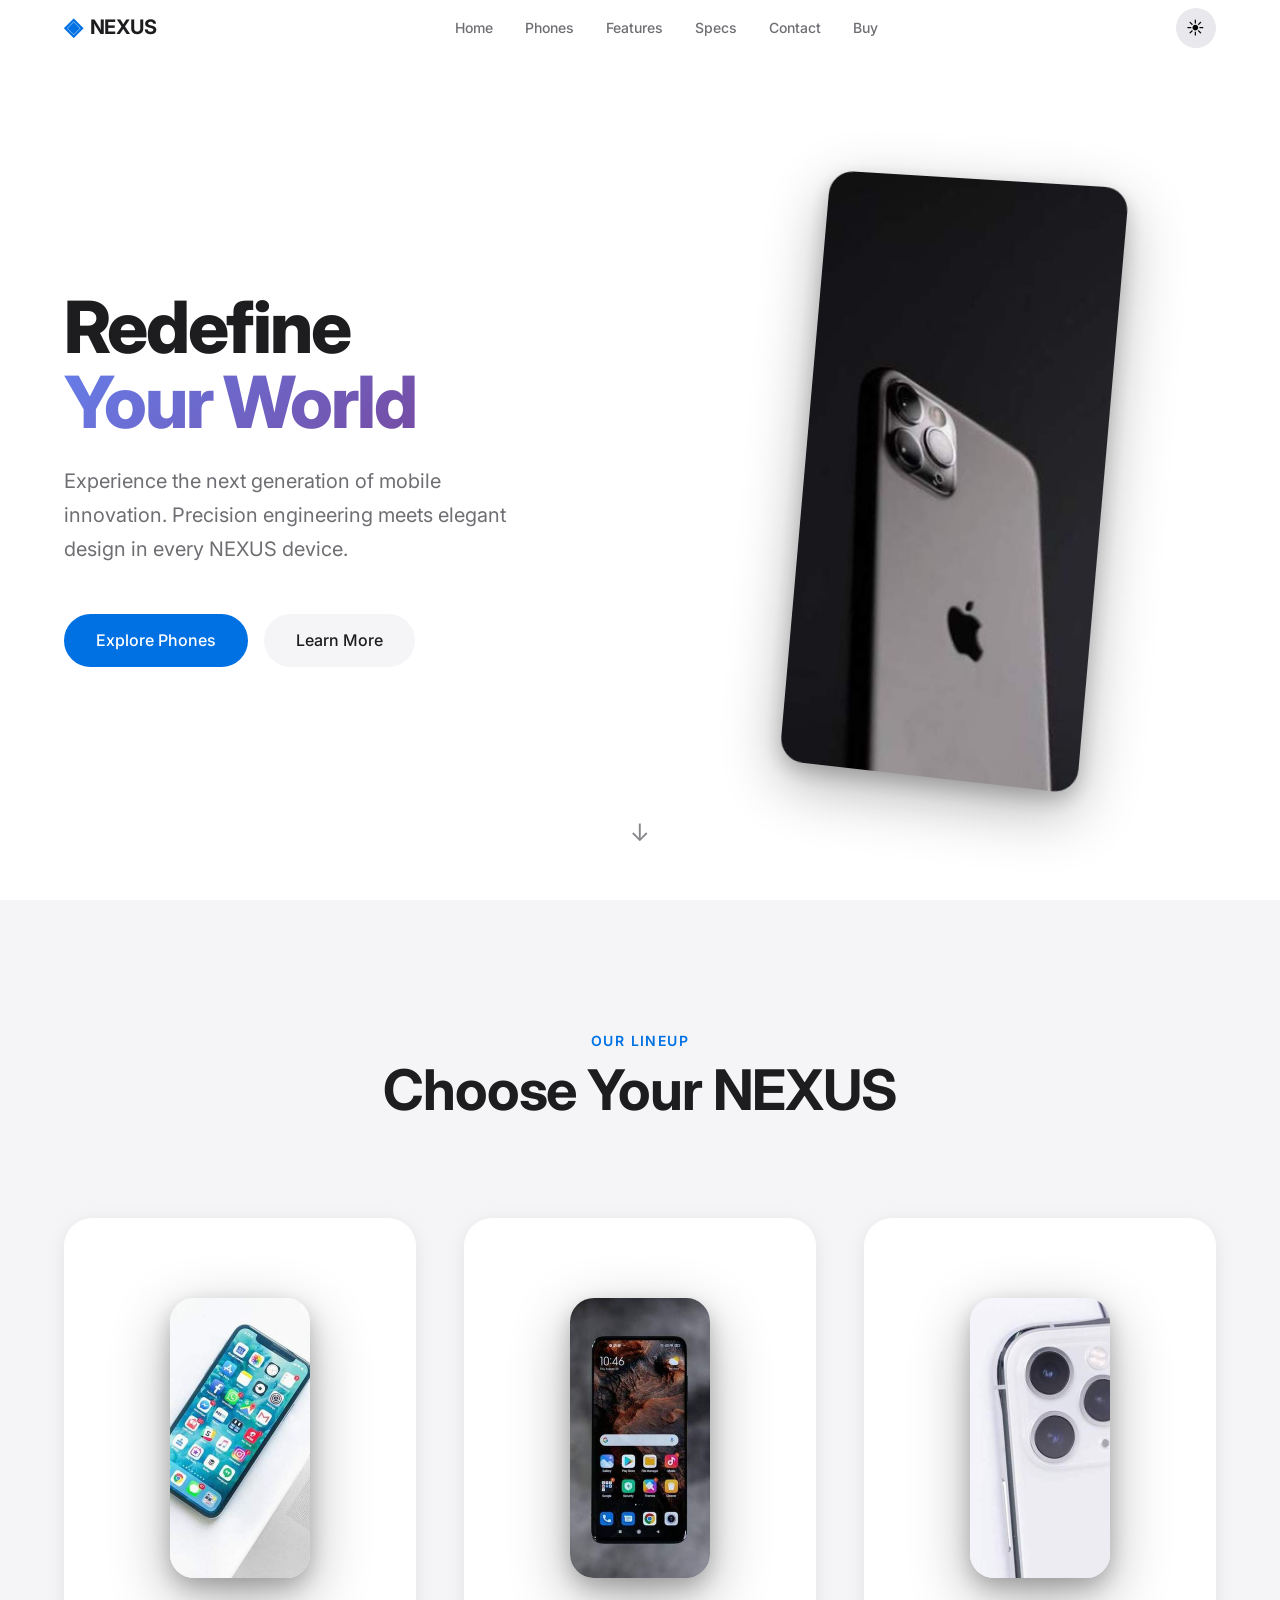
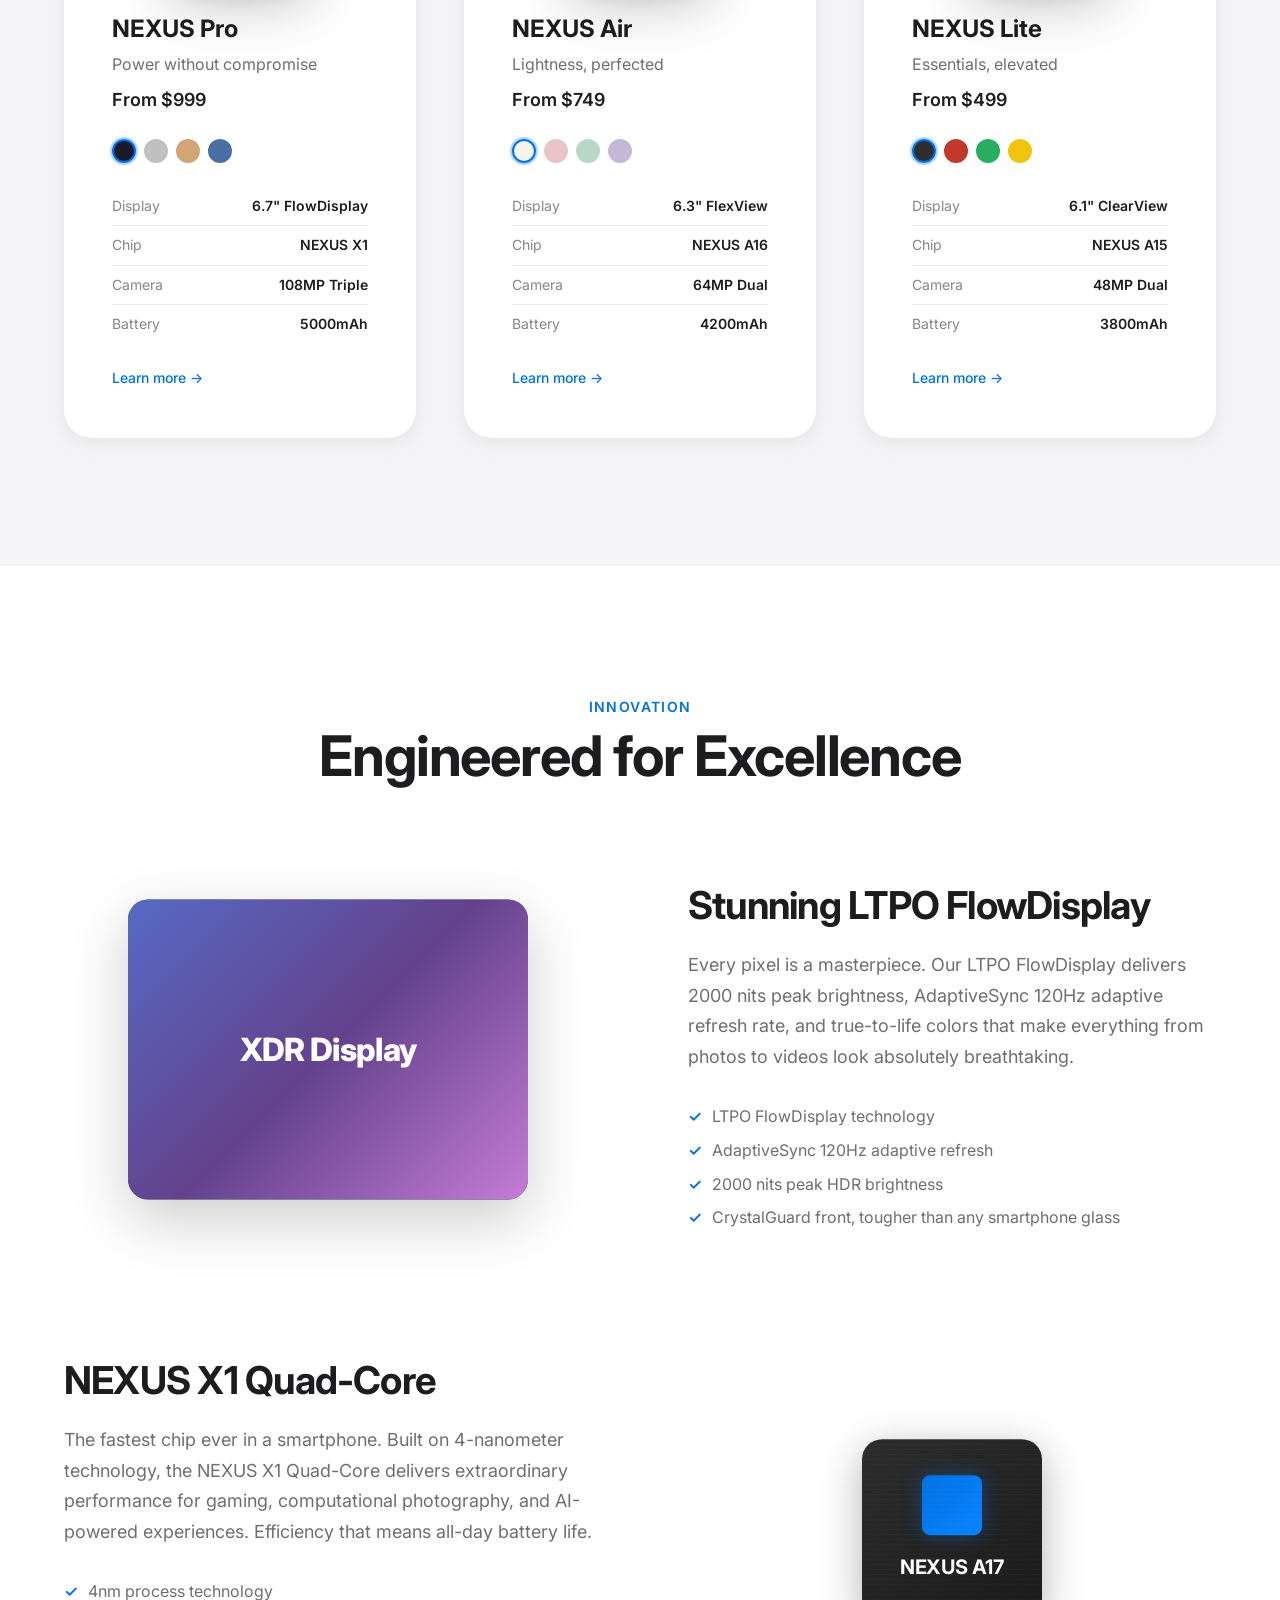
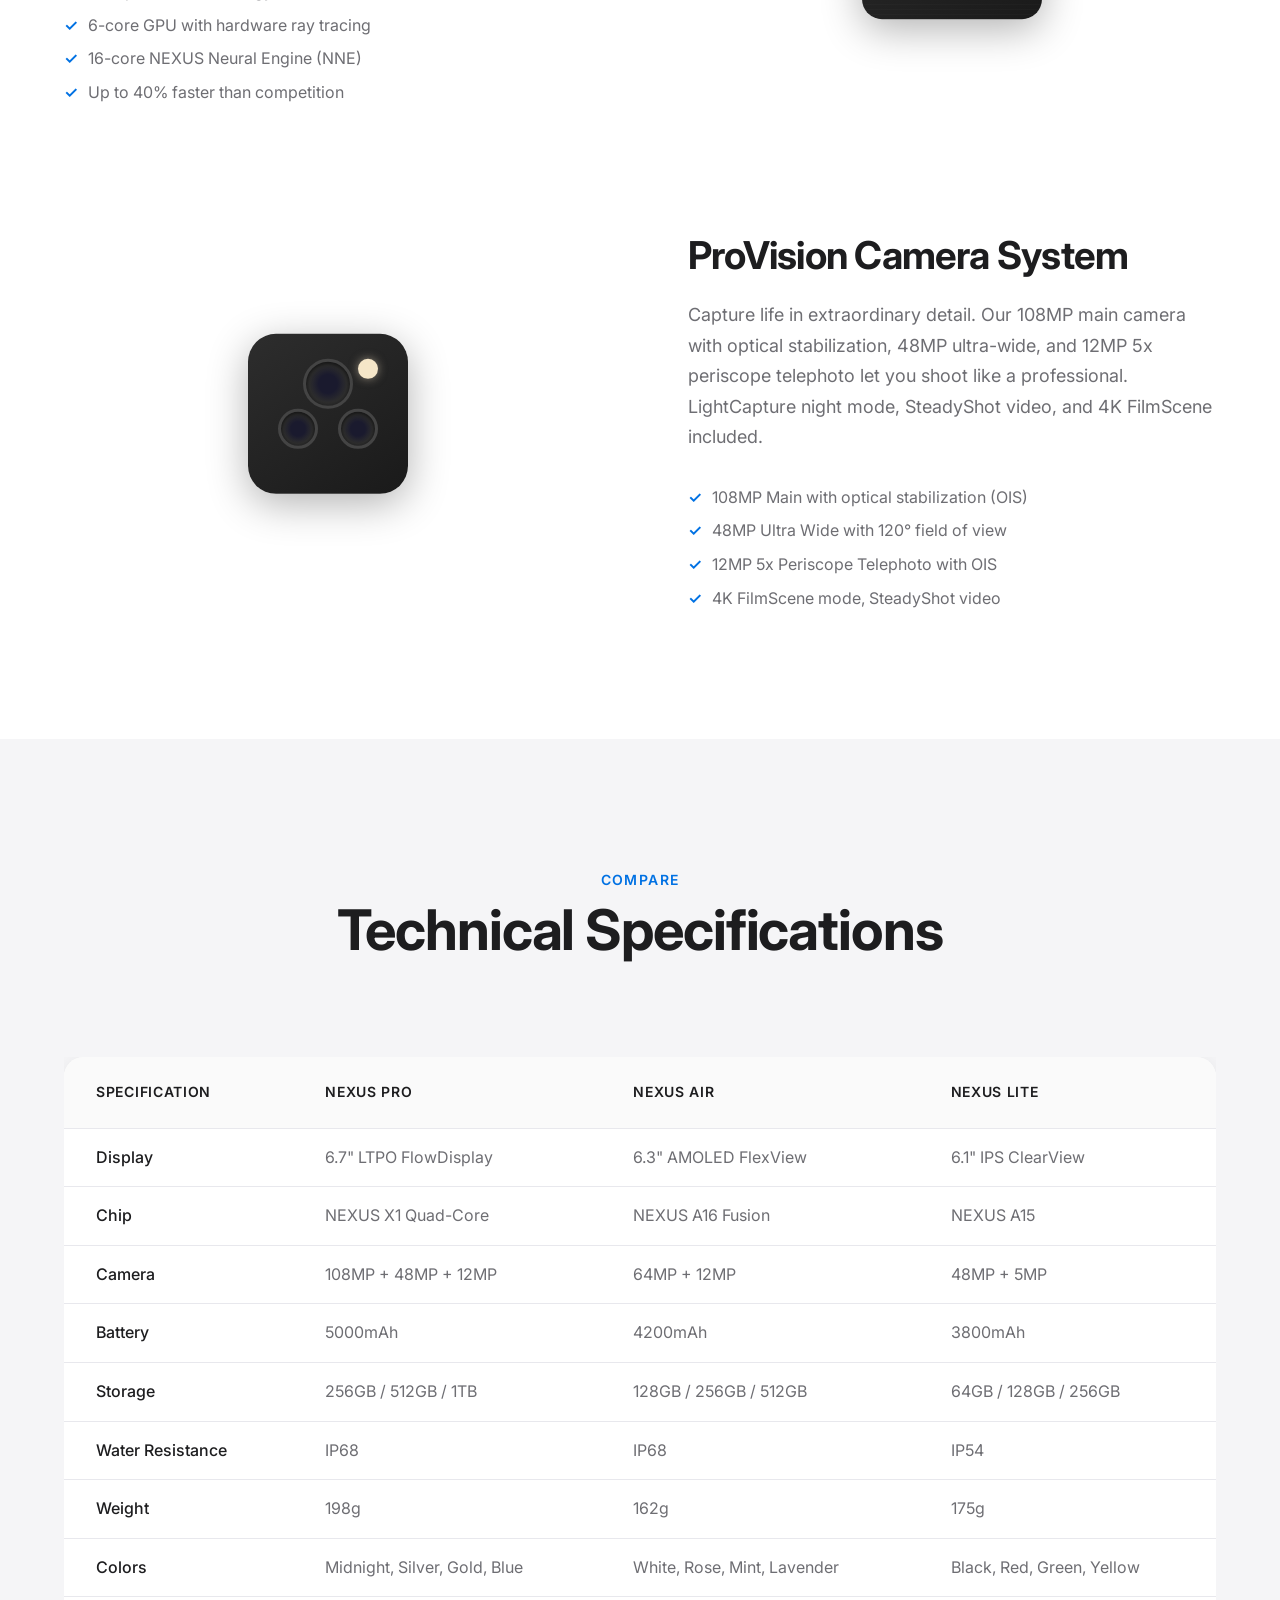
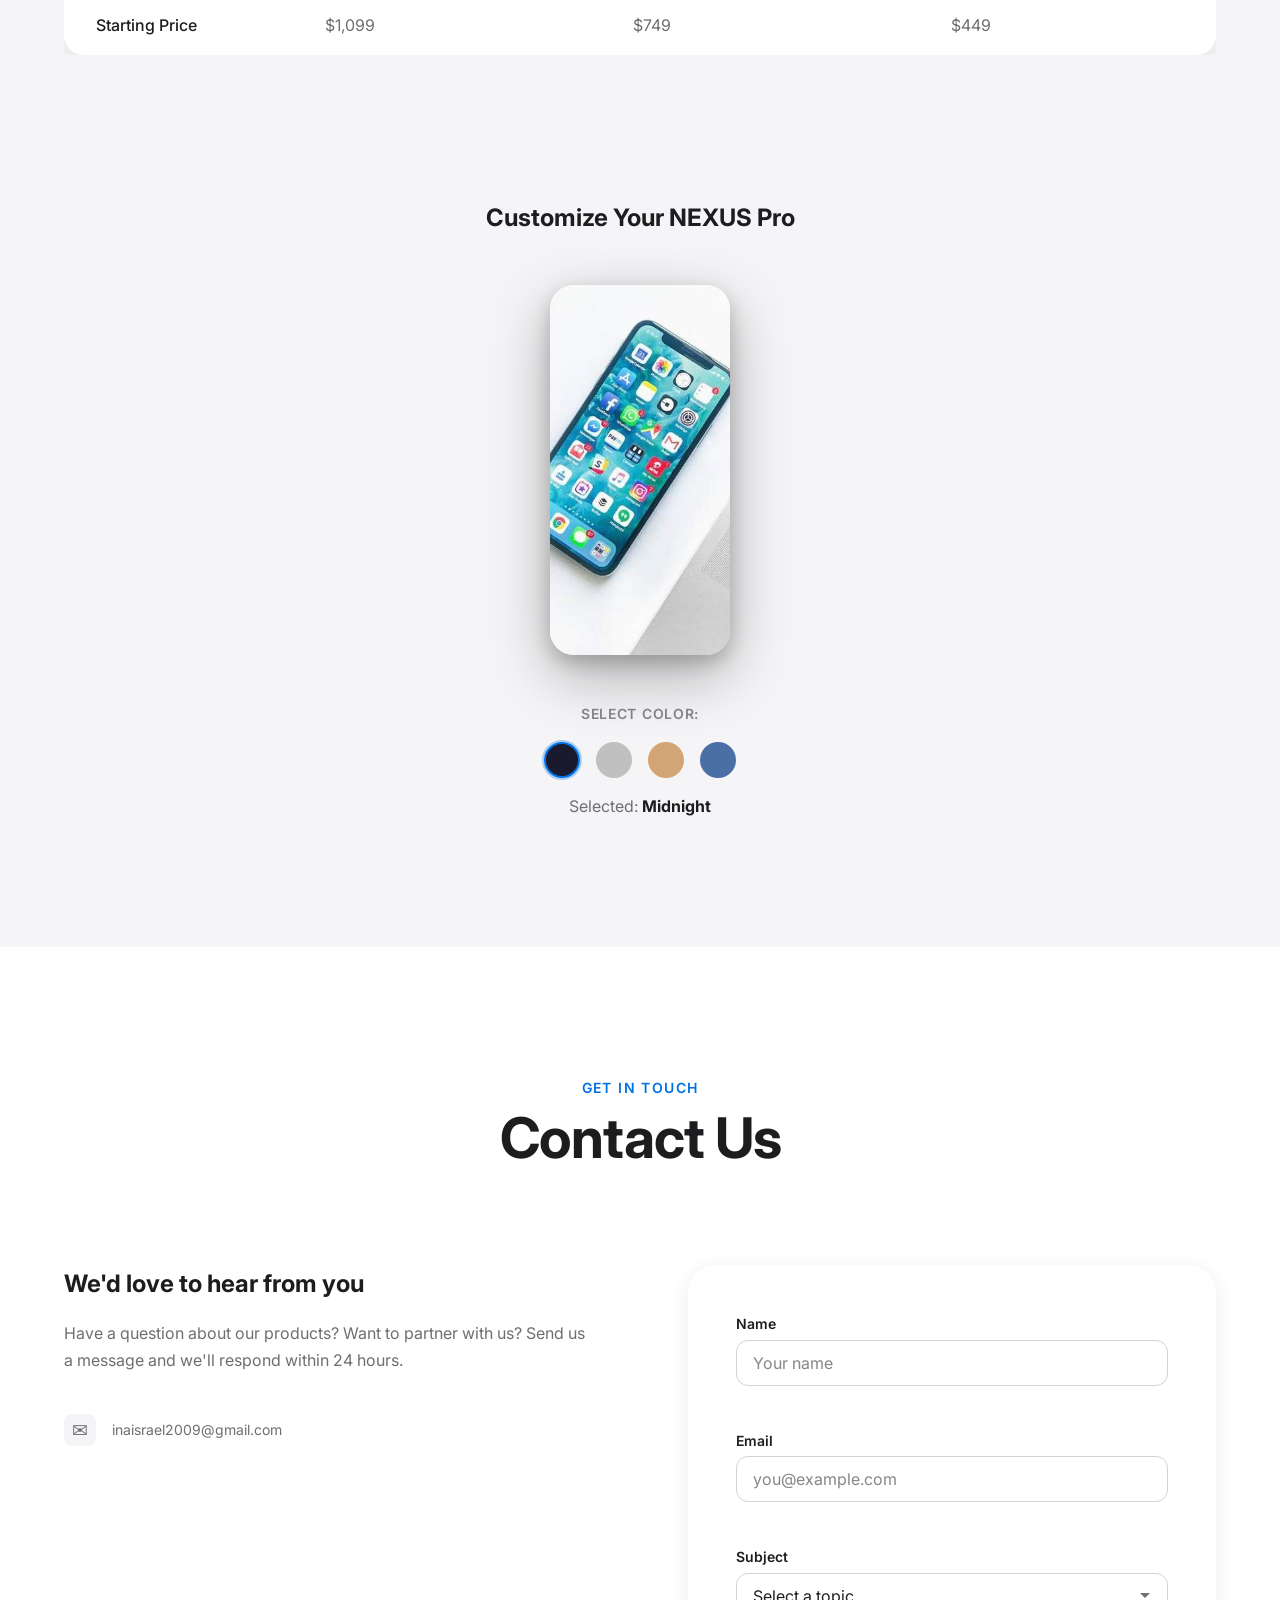
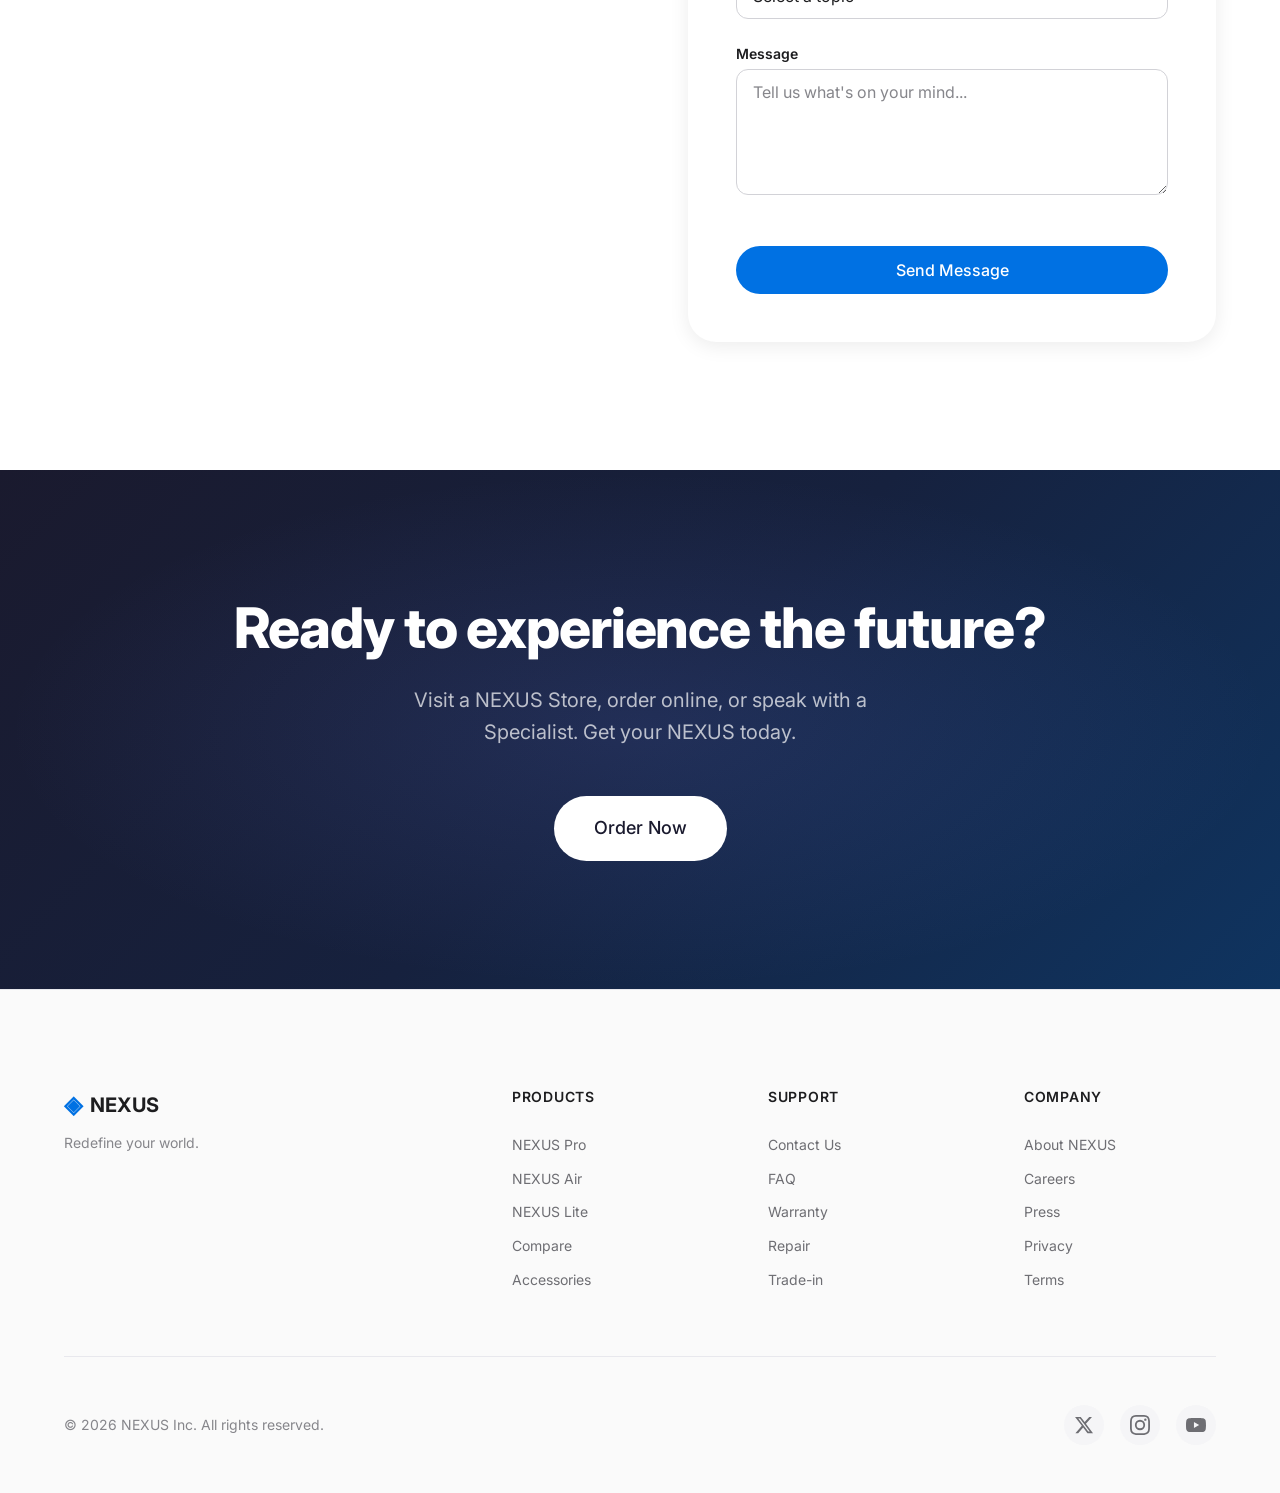
==== commit a4a38b2f: "feat(nexus): multi-page site, real images, custom specs, contact backend - Convert NEXUS to multi-pa" ====
--- a/projects/phone-brand/index.html
+++ b/projects/phone-brand/index.html
@@ -22,6 +22,7 @@
                 <li><a href="#products" class="nav-link">Phones</a></li>
                 <li><a href="#features" class="nav-link">Features</a></li>
                 <li><a href="#specs" class="nav-link">Specs</a></li>
+                <li><a href="#contact" class="nav-link">Contact</a></li>
                 <li><a href="#cta" class="nav-link">Buy</a></li>
             </ul>
             <div class="nav-actions">
@@ -47,6 +48,7 @@
                 <li><a href="#products" class="mobile-nav-link">Phones</a></li>
                 <li><a href="#features" class="mobile-nav-link">Features</a></li>
                 <li><a href="#specs" class="mobile-nav-link">Specs</a></li>
+                <li><a href="#contact" class="mobile-nav-link">Contact</a></li>
                 <li><a href="#cta" class="mobile-nav-link">Buy</a></li>
             </ul>
         </div>
@@ -70,22 +72,7 @@
             </div>
             <div class="hero-visual">
                 <div class="phone phone-hero">
-                    <div class="phone-body">
-                        <div class="phone-screen">
-                            <div class="phone-notch"></div>
-                            <div class="phone-screen-content">
-                                <div class="screen-time">9:41</div>
-                                <div class="screen-widget"></div>
-                                <div class="screen-app-dots">
-                                    <span></span><span></span><span></span><span></span>
-                                    <span></span><span></span><span></span><span></span>
-                                </div>
-                            </div>
-                        </div>
-                        <div class="phone-button phone-button-right"></div>
-                        <div class="phone-button phone-button-left-top"></div>
-                        <div class="phone-button phone-button-left-bottom"></div>
-                    </div>
+                    <img src="images/phone-hero.jpg" alt="NEXUS smartphone" class="phone-img" loading="eager" width="300" height="600">
                 </div>
             </div>
         </div>
@@ -106,18 +93,7 @@
                 <div class="product-card" data-scroll-animation="fade-up" data-delay="0">
                     <div class="product-visual">
                         <div class="phone phone-pro">
-                            <div class="phone-body">
-                                <div class="phone-screen">
-                                    <div class="phone-notch"></div>
-                                    <div class="phone-screen-content">
-                                        <div class="screen-time">9:41</div>
-                                        <div class="screen-widget"></div>
-                                    </div>
-                                </div>
-                                <div class="phone-button phone-button-right"></div>
-                                <div class="phone-button phone-button-left-top"></div>
-                                <div class="phone-button phone-button-left-bottom"></div>
-                            </div>
+                            <img src="images/phone-pro.jpg" alt="NEXUS Pro smartphone" class="phone-img" loading="lazy" width="200" height="400">
                         </div>
                     </div>
                     <div class="product-info">
@@ -131,12 +107,12 @@
                             <span class="color-dot" data-color="blue" style="background:#4a6fa5;"></span>
                         </div>
                         <ul class="product-specs">
-                            <li><span class="spec-label">Display</span><span class="spec-value">6.7" OLED</span></li>
-                            <li><span class="spec-label">Chip</span><span class="spec-value">NEXUS A17</span></li>
-                            <li><span class="spec-label">Camera</span><span class="spec-value">48MP Triple</span></li>
-                            <li><span class="spec-label">Battery</span><span class="spec-value">4860mAh</span></li>
+                            <li><span class="spec-label">Display</span><span class="spec-value">6.7" FlowDisplay</span></li>
+                            <li><span class="spec-label">Chip</span><span class="spec-value">NEXUS X1</span></li>
+                            <li><span class="spec-label">Camera</span><span class="spec-value">108MP Triple</span></li>
+                            <li><span class="spec-label">Battery</span><span class="spec-value">5000mAh</span></li>
                         </ul>
-                        <a href="#" class="product-link">Learn more →</a>
+                        <a href="pages/pro.html" class="product-link">Learn more →</a>
                     </div>
                 </div>
 
@@ -144,18 +120,7 @@
                 <div class="product-card" data-scroll-animation="fade-up" data-delay="150">
                     <div class="product-visual">
                         <div class="phone phone-air">
-                            <div class="phone-body">
-                                <div class="phone-screen">
-                                    <div class="phone-notch"></div>
-                                    <div class="phone-screen-content">
-                                        <div class="screen-time">9:41</div>
-                                        <div class="screen-widget"></div>
-                                    </div>
-                                </div>
-                                <div class="phone-button phone-button-right"></div>
-                                <div class="phone-button phone-button-left-top"></div>
-                                <div class="phone-button phone-button-left-bottom"></div>
-                            </div>
+                            <img src="images/phone-air.jpg" alt="NEXUS Air smartphone" class="phone-img" loading="lazy" width="200" height="400">
                         </div>
                     </div>
                     <div class="product-info">
@@ -169,12 +134,12 @@
                             <span class="color-dot" data-color="lavender" style="background:#c4b8d8;"></span>
                         </div>
                         <ul class="product-specs">
-                            <li><span class="spec-label">Display</span><span class="spec-value">6.3" OLED</span></li>
+                            <li><span class="spec-label">Display</span><span class="spec-value">6.3" FlexView</span></li>
                             <li><span class="spec-label">Chip</span><span class="spec-value">NEXUS A16</span></li>
-                            <li><span class="spec-label">Camera</span><span class="spec-value">48MP Dual</span></li>
-                            <li><span class="spec-label">Battery</span><span class="spec-value">4000mAh</span></li>
+                            <li><span class="spec-label">Camera</span><span class="spec-value">64MP Dual</span></li>
+                            <li><span class="spec-label">Battery</span><span class="spec-value">4200mAh</span></li>
                         </ul>
-                        <a href="#" class="product-link">Learn more →</a>
+                        <a href="pages/air.html" class="product-link">Learn more →</a>
                     </div>
                 </div>
 
@@ -182,18 +147,7 @@
                 <div class="product-card" data-scroll-animation="fade-up" data-delay="300">
                     <div class="product-visual">
                         <div class="phone phone-lite">
-                            <div class="phone-body">
-                                <div class="phone-screen">
-                                    <div class="phone-notch"></div>
-                                    <div class="phone-screen-content">
-                                        <div class="screen-time">9:41</div>
-                                        <div class="screen-widget"></div>
-                                    </div>
-                                </div>
-                                <div class="phone-button phone-button-right"></div>
-                                <div class="phone-button phone-button-left-top"></div>
-                                <div class="phone-button phone-button-left-bottom"></div>
-                            </div>
+                            <img src="images/phone-lite.jpg" alt="NEXUS Lite smartphone" class="phone-img" loading="lazy" width="200" height="400">
                         </div>
                     </div>
                     <div class="product-info">
@@ -207,12 +161,12 @@
                             <span class="color-dot" data-color="yellow" style="background:#f1c40f;"></span>
                         </div>
                         <ul class="product-specs">
-                            <li><span class="spec-label">Display</span><span class="spec-value">6.1" LCD</span></li>
+                            <li><span class="spec-label">Display</span><span class="spec-value">6.1" ClearView</span></li>
                             <li><span class="spec-label">Chip</span><span class="spec-value">NEXUS A15</span></li>
-                            <li><span class="spec-label">Camera</span><span class="spec-value">12MP Dual</span></li>
+                            <li><span class="spec-label">Camera</span><span class="spec-value">48MP Dual</span></li>
                             <li><span class="spec-label">Battery</span><span class="spec-value">3800mAh</span></li>
                         </ul>
-                        <a href="#" class="product-link">Learn more →</a>
+                        <a href="pages/lite.html" class="product-link">Learn more →</a>
                     </div>
                 </div>
             </div>
@@ -236,13 +190,13 @@
                     </div>
                 </div>
                 <div class="feature-content">
-                    <h3 class="feature-title">Stunning XDR Display</h3>
-                    <p class="feature-desc">Every pixel is a masterpiece. Our Super Retina XDR display delivers 2000 nits peak brightness, ProMotion 120Hz adaptive refresh rate, and true-to-life colors that make everything from photos to videos look absolutely breathtaking.</p>
+                    <h3 class="feature-title">Stunning LTPO FlowDisplay</h3>
+                    <p class="feature-desc">Every pixel is a masterpiece. Our LTPO FlowDisplay delivers 2000 nits peak brightness, AdaptiveSync 120Hz adaptive refresh rate, and true-to-life colors that make everything from photos to videos look absolutely breathtaking.</p>
                     <ul class="feature-list">
-                        <li>Super Retina XDR technology</li>
-                        <li>ProMotion 120Hz adaptive refresh</li>
+                        <li>LTPO FlowDisplay technology</li>
+                        <li>AdaptiveSync 120Hz adaptive refresh</li>
                         <li>2000 nits peak HDR brightness</li>
-                        <li>Ceramic Shield front, tougher than any smartphone glass</li>
+                        <li>CrystalGuard front, tougher than any smartphone glass</li>
                     </ul>
                 </div>
             </div>
@@ -258,12 +212,12 @@
                     </div>
                 </div>
                 <div class="feature-content">
-                    <h3 class="feature-title">A17 Pro Chip</h3>
-                    <p class="feature-desc">The fastest chip ever in a smartphone. Built on 3-nanometer technology, the A17 Pro delivers extraordinary performance for gaming, computational photography, and AI-powered experiences. Efficiency that means all-day battery life.</p>
+                    <h3 class="feature-title">NEXUS X1 Quad-Core</h3>
+                    <p class="feature-desc">The fastest chip ever in a smartphone. Built on 4-nanometer technology, the NEXUS X1 Quad-Core delivers extraordinary performance for gaming, computational photography, and AI-powered experiences. Efficiency that means all-day battery life.</p>
                     <ul class="feature-list">
-                        <li>3nm process technology</li>
+                        <li>4nm process technology</li>
                         <li>6-core GPU with hardware ray tracing</li>
-                        <li>16-core Neural Engine</li>
+                        <li>16-core NEXUS Neural Engine (NNE)</li>
                         <li>Up to 40% faster than competition</li>
                     </ul>
                 </div>
@@ -282,13 +236,13 @@
                     </div>
                 </div>
                 <div class="feature-content">
-                    <h3 class="feature-title">Pro Camera System</h3>
-                    <p class="feature-desc">Capture life in extraordinary detail. Our 48MP main camera with sensor-shift stabilization, 12MP ultra-wide, and 12MP 5x telephoto let you shoot like a professional. Night mode, Action mode, and 4K Cinematic video included.</p>
+                    <h3 class="feature-title">ProVision Camera System</h3>
+                    <p class="feature-desc">Capture life in extraordinary detail. Our 108MP main camera with optical stabilization, 48MP ultra-wide, and 12MP 5x periscope telephoto let you shoot like a professional. LightCapture night mode, SteadyShot video, and 4K FilmScene included.</p>
                     <ul class="feature-list">
-                        <li>48MP Main with sensor-shift OIS</li>
-                        <li>12MP Ultra Wide with macro</li>
-                        <li>12MP 5x Telephoto with 3D sensor-shift</li>
-                        <li>4K Cinematic mode, Action mode</li>
+                        <li>108MP Main with optical stabilization (OIS)</li>
+                        <li>48MP Ultra Wide with 120° field of view</li>
+                        <li>12MP 5x Periscope Telephoto with OIS</li>
+                        <li>4K FilmScene mode, SteadyShot video</li>
                     </ul>
                 </div>
             </div>
@@ -315,26 +269,26 @@
                     <tbody>
                         <tr>
                             <td>Display</td>
-                            <td>6.7" Super Retina XDR</td>
-                            <td>6.3" Super Retina XDR</td>
-                            <td>6.1" Liquid Retina</td>
+                            <td>6.7" LTPO FlowDisplay</td>
+                            <td>6.3" AMOLED FlexView</td>
+                            <td>6.1" IPS ClearView</td>
                         </tr>
                         <tr>
                             <td>Chip</td>
-                            <td>NEXUS A17 Pro</td>
-                            <td>NEXUS A16</td>
+                            <td>NEXUS X1 Quad-Core</td>
+                            <td>NEXUS A16 Fusion</td>
                             <td>NEXUS A15</td>
                         </tr>
                         <tr>
                             <td>Camera</td>
-                            <td>48MP + 12MP + 12MP</td>
-                            <td>48MP + 12MP</td>
-                            <td>12MP + 12MP</td>
+                            <td>108MP + 48MP + 12MP</td>
+                            <td>64MP + 12MP</td>
+                            <td>48MP + 5MP</td>
                         </tr>
                         <tr>
                             <td>Battery</td>
-                            <td>4860mAh</td>
-                            <td>4000mAh</td>
+                            <td>5000mAh</td>
+                            <td>4200mAh</td>
                             <td>3800mAh</td>
                         </tr>
                         <tr>
@@ -347,13 +301,13 @@
                             <td>Water Resistance</td>
                             <td>IP68</td>
                             <td>IP68</td>
-                            <td>IP67</td>
+                            <td>IP54</td>
                         </tr>
                         <tr>
                             <td>Weight</td>
-                            <td>221g</td>
-                            <td>173g</td>
-                            <td>164g</td>
+                            <td>198g</td>
+                            <td>162g</td>
+                            <td>175g</td>
                         </tr>
                         <tr>
                             <td>Colors</td>
@@ -363,9 +317,9 @@
                         </tr>
                         <tr>
                             <td>Starting Price</td>
-                            <td>$999</td>
+                            <td>$1,099</td>
                             <td>$749</td>
-                            <td>$499</td>
+                            <td>$449</td>
                         </tr>
                     </tbody>
                 </table>
@@ -376,17 +330,8 @@
                 <h3 class="color-picker-title">Customize Your NEXUS Pro</h3>
                 <div class="color-picker-demo">
                     <div class="phone phone-picker">
-                        <div class="phone-body">
-                            <div class="phone-screen">
-                                <div class="phone-notch"></div>
-                                <div class="phone-screen-content">
-                                    <div class="screen-time">9:41</div>
-                                </div>
-                            </div>
-                            <div class="phone-button phone-button-right"></div>
-                            <div class="phone-button phone-button-left-top"></div>
-                            <div class="phone-button phone-button-left-bottom"></div>
-                        </div>
+                        <img src="images/phone-pro.jpg" alt="NEXUS Pro color preview" class="phone-img" loading="lazy" width="240" height="480">
+                        <div class="phone-img-tint" id="pickerTint"></div>
                     </div>
                     <div class="color-picker-options">
                         <p class="color-picker-label">Select Color:</p>
@@ -399,6 +344,60 @@
                         <p class="color-picker-selected">Selected: <strong id="selectedColorName">Midnight</strong></p>
                     </div>
                 </div>
+            </div>
+        </div>
+    </section>
+
+    <!-- ========== CONTACT ========== -->
+    <section class="contact" id="contact" data-scroll-animation="fade-up">
+        <div class="container">
+            <div class="section-header">
+                <span class="section-label">Get in Touch</span>
+                <h2 class="section-title">Contact Us</h2>
+            </div>
+            <div class="contact-grid">
+                <div class="contact-info">
+                    <h3 class="contact-info-title">We'd love to hear from you</h3>
+                    <p class="contact-info-text">Have a question about our products? Want to partner with us? Send us a message and we'll respond within 24 hours.</p>
+                    <ul class="contact-details">
+                        <li>
+                            <span class="contact-icon">✉</span>
+                            <span>inaisrael2009@gmail.com</span>
+                        </li>
+                    </ul>
+                </div>
+                <form class="contact-form" id="contactForm" novalidate>
+                    <div class="form-group">
+                        <label for="contactName" class="form-label">Name</label>
+                        <input type="text" id="contactName" name="name" class="form-input" placeholder="Your name" required>
+                        <span class="form-error" id="nameError"></span>
+                    </div>
+                    <div class="form-group">
+                        <label for="contactEmail" class="form-label">Email</label>
+                        <input type="email" id="contactEmail" name="email" class="form-input" placeholder="you@example.com" required>
+                        <span class="form-error" id="emailError"></span>
+                    </div>
+                    <div class="form-group">
+                        <label for="contactSubject" class="form-label">Subject</label>
+                        <select id="contactSubject" name="subject" class="form-input form-select">
+                            <option value="">Select a topic</option>
+                            <option value="product">Product Inquiry</option>
+                            <option value="support">Support</option>
+                            <option value="partnership">Partnership</option>
+                            <option value="other">Other</option>
+                        </select>
+                    </div>
+                    <div class="form-group">
+                        <label for="contactMessage" class="form-label">Message</label>
+                        <textarea id="contactMessage" name="message" class="form-input form-textarea" placeholder="Tell us what's on your mind..." rows="5" required></textarea>
+                        <span class="form-error" id="messageError"></span>
+                    </div>
+                    <button type="submit" class="btn btn-primary btn-full" id="contactSubmit">
+                        <span class="btn-text">Send Message</span>
+                        <span class="btn-loading" style="display:none;">Sending…</span>
+                    </button>
+                    <div class="form-status" id="formStatus"></div>
+                </form>
             </div>
         </div>
     </section>
--- a/projects/phone-brand/css/style.css
+++ b/projects/phone-brand/css/style.css
@@ -575,17 +575,12 @@
 }
 
 /* ============================================================
-   CSS Phone Component
+   Real Phone Images
    ============================================================ */
 
 .phone {
-    --phone-width: 220px;
-    --phone-height: 450px;
-    --phone-radius: 36px;
-    --phone-body-color: #1a1a2e;
-    --phone-screen-gradient: linear-gradient(135deg, #1a1a2e 0%, #16213e 50%, #0f3460 100%);
-    width: var(--phone-width);
-    height: var(--phone-height);
+    --phone-width: 280px;
+    --phone-height: 560px;
     position: relative;
     transform: rotate(5deg) rotateY(-5deg);
     transition: transform var(--transition-slow);
@@ -595,140 +590,60 @@
     transform: rotate(0deg) rotateY(0deg) scale(1.02);
 }
 
-.phone-body {
+.phone-img {
+    width: var(--phone-width);
+    height: var(--phone-height);
+    object-fit: cover;
+    border-radius: 24px;
+    box-shadow:
+        0 20px 60px rgba(0,0,0,0.3),
+        0 8px 20px rgba(0,0,0,0.2);
+    display: block;
+}
+
+/* Hero phone sizing */
+.phone-hero {
+    --phone-width: 300px;
+    --phone-height: 600px;
+}
+
+/* Product card phone sizing */
+.phone-pro,
+.phone-air,
+.phone-lite {
+    --phone-width: 200px;
+    --phone-height: 400px;
+}
+
+/* Color picker phone sizing */
+.phone-picker {
+    --phone-width: 240px;
+    --phone-height: 480px;
+}
+
+/* Phone image variants — subtle overlay tints per color */
+.phone-img-tint {
+    position: absolute;
+    top: 0;
+    left: 0;
     width: 100%;
     height: 100%;
-    background: var(--phone-body-color);
-    border-radius: var(--phone-radius);
-    position: relative;
-    box-shadow:
-        0 0 0 2px rgba(255,255,255,0.1),
-        0 20px 60px rgba(0,0,0,0.3),
-        0 8px 20px rgba(0,0,0,0.2),
-        inset 0 1px 0 rgba(255,255,255,0.1);
-    overflow: hidden;
-    transition: background var(--transition-base);
-}
-
-.phone-screen {
-    position: absolute;
-    top: 8px;
-    left: 8px;
-    right: 8px;
-    bottom: 8px;
-    background: var(--phone-screen-gradient);
-    border-radius: calc(var(--phone-radius) - 8px);
-    overflow: hidden;
-    display: flex;
-    flex-direction: column;
-    align-items: center;
-    padding-top: 20px;
-}
-
-.phone-notch {
-    position: absolute;
-    top: 0;
-    left: 50%;
-    transform: translateX(-50%);
-    width: 80px;
-    height: 22px;
-    background: var(--phone-body-color);
-    border-radius: 0 0 14px 14px;
-    z-index: 2;
-}
-
-.phone-screen-content {
-    width: 100%;
-    padding: 30px 12px 12px;
-    display: flex;
-    flex-direction: column;
-    align-items: center;
-    gap: 12px;
-}
-
-.screen-time {
-    color: rgba(255,255,255,0.9);
-    font-size: 0.75rem;
-    font-weight: 600;
-    letter-spacing: 0.05em;
-}
-
-.screen-widget {
-    width: 80%;
-    height: 40px;
-    background: rgba(255,255,255,0.1);
-    border-radius: 12px;
-    backdrop-filter: blur(10px);
-}
-
-.screen-app-dots {
-    display: grid;
-    grid-template-columns: repeat(4, 1fr);
-    gap: 10px;
-    margin-top: 8px;
-}
-
-.screen-app-dots span {
-    width: 28px;
-    height: 28px;
-    border-radius: 8px;
-    background: rgba(255,255,255,0.15);
-}
-
-/* Phone Buttons */
+    border-radius: 24px;
+    pointer-events: none;
+    opacity: 0;
+    transition: opacity var(--transition-base);
+}
+
+/* Hide old CSS phone elements */
+.phone-body,
+.phone-screen,
+.phone-notch,
+.phone-screen-content,
+.screen-time,
+.screen-widget,
+.screen-app-dots,
 .phone-button {
-    position: absolute;
-    background: var(--phone-body-color);
-    border-radius: 2px;
-    transition: background var(--transition-base);
-}
-
-.phone-button-right {
-    right: -3px;
-    top: 100px;
-    width: 4px;
-    height: 40px;
-}
-
-.phone-button-left-top {
-    left: -3px;
-    top: 80px;
-    width: 4px;
-    height: 25px;
-}
-
-.phone-button-left-bottom {
-    left: -3px;
-    top: 115px;
-    width: 4px;
-    height: 25px;
-}
-
-/* Phone Color Variants */
-.phone-hero { --phone-body-color: #1a1a2e; }
-.phone-pro { --phone-body-color: #1a1a2e; }
-.phone-air { --phone-body-color: #f5f5f0; --phone-screen-gradient: linear-gradient(135deg, #e8e8e8 0%, #d4d4d4 50%, #c0c0c0 100%); }
-.phone-lite { --phone-body-color: #2d2d2d; }
-.phone-picker { --phone-body-color: #1a1a2e; }
-
-/* Phone Color Classes for JS toggling */
-.phone[data-color="midnight"] { --phone-body-color: #1a1a2e; }
-.phone[data-color="silver"] { --phone-body-color: #c0c0c0; --phone-screen-gradient: linear-gradient(135deg, #e8e8e8 0%, #d4d4d4 50%, #c0c0c0 100%); }
-.phone[data-color="gold"] { --phone-body-color: #d4a574; --phone-screen-gradient: linear-gradient(135deg, #f5e6d3 0%, #e8d4b8 50%, #d4a574 100%); }
-.phone[data-color="blue"] { --phone-body-color: #4a6fa5; --phone-screen-gradient: linear-gradient(135deg, #6b8fc7 0%, #4a6fa5 50%, #3a5a8a 100%); }
-.phone[data-color="white"] { --phone-body-color: #f5f5f0; --phone-screen-gradient: linear-gradient(135deg, #ffffff 0%, #f0f0f0 50%, #e8e8e8 100%); }
-.phone[data-color="rose"] { --phone-body-color: #e8c4c4; --phone-screen-gradient: linear-gradient(135deg, #f5e0e0 0%, #e8c4c4 50%, #d4a8a8 100%); }
-.phone[data-color="mint"] { --phone-body-color: #b8d8c8; --phone-screen-gradient: linear-gradient(135deg, #d0e8d8 0%, #b8d8c8 50%, #98c0a8 100%); }
-.phone[data-color="lavender"] { --phone-body-color: #c4b8d8; --phone-screen-gradient: linear-gradient(135deg, #e0d4e8 0%, #c4b8d8 50%, #a898c0 100%); }
-.phone[data-color="black"] { --phone-body-color: #2d2d2d; }
-.phone[data-color="red"] { --phone-body-color: #c0392b; --phone-screen-gradient: linear-gradient(135deg, #e74c3c 0%, #c0392b 50%, #a93226 100%); }
-.phone[data-color="green"] { --phone-body-color: #27ae60; --phone-screen-gradient: linear-gradient(135deg, #2ecc71 0%, #27ae60 50%, #229954 100%); }
-.phone[data-color="yellow"] { --phone-body-color: #f1c40f; --phone-screen-gradient: linear-gradient(135deg, #f39c12 0%, #f1c40f 50%, #d4ac0d 100%); }
-
-/* Hero phone sizing */
-.phone-hero {
-    --phone-width: 240px;
-    --phone-height: 490px;
+    display: none !important;
 }
 
 /* ============================================================
@@ -1635,6 +1550,160 @@
 .color-dot:focus-visible {
     outline: 2px solid var(--color-primary);
     outline-offset: 4px;
+}
+
+/* ============================================================
+   Contact Section
+   ============================================================ */
+
+.contact {
+    padding: var(--space-5xl) 0;
+    background: var(--color-bg);
+}
+
+.contact-grid {
+    display: grid;
+    grid-template-columns: 1fr 1fr;
+    gap: var(--space-4xl);
+    align-items: start;
+}
+
+.contact-info-title {
+    font-size: var(--font-size-2xl);
+    font-weight: 700;
+    margin-bottom: var(--space-md);
+    color: var(--color-text);
+}
+
+.contact-info-text {
+    color: var(--color-text-secondary);
+    line-height: 1.7;
+    margin-bottom: var(--space-xl);
+}
+
+.contact-details {
+    list-style: none;
+    padding: 0;
+    margin: 0;
+}
+
+.contact-details li {
+    display: flex;
+    align-items: center;
+    gap: var(--space-md);
+    padding: var(--space-sm) 0;
+    color: var(--color-text-secondary);
+    font-size: var(--font-size-sm);
+}
+
+.contact-icon {
+    font-size: 1.2rem;
+    width: 32px;
+    height: 32px;
+    display: flex;
+    align-items: center;
+    justify-content: center;
+    background: var(--color-bg-secondary);
+    border-radius: var(--radius-sm);
+    flex-shrink: 0;
+}
+
+/* Contact Form */
+.contact-form {
+    background: var(--color-card-bg);
+    border-radius: var(--radius-xl);
+    padding: var(--space-2xl);
+    box-shadow: 0 4px 20px var(--color-shadow);
+}
+
+.form-group {
+    margin-bottom: var(--space-lg);
+}
+
+.form-label {
+    display: block;
+    font-size: var(--font-size-sm);
+    font-weight: 600;
+    color: var(--color-text);
+    margin-bottom: var(--space-xs);
+}
+
+.form-input {
+    width: 100%;
+    padding: 12px 16px;
+    border: 1px solid var(--color-border);
+    border-radius: var(--radius-md);
+    background: var(--color-bg);
+    color: var(--color-text);
+    font-family: var(--font-family);
+    font-size: var(--font-size-base);
+    transition: border-color var(--transition-fast), box-shadow var(--transition-fast);
+    box-sizing: border-box;
+}
+
+.form-input:focus {
+    outline: none;
+    border-color: var(--color-primary);
+    box-shadow: 0 0 0 3px rgba(0, 113, 227, 0.15);
+}
+
+.form-input::placeholder {
+    color: var(--color-text-tertiary);
+}
+
+.form-select {
+    appearance: none;
+    background-image: url("data:image/svg+xml,%3Csvg xmlns='http://www.w3.org/2000/svg' width='12' height='12' viewBox='0 0 12 12'%3E%3Cpath fill='%236e6e73' d='M6 8L1 3h10z'/%3E%3C/svg%3E");
+    background-repeat: no-repeat;
+    background-position: right 16px center;
+    padding-right: 40px;
+    cursor: pointer;
+}
+
+.form-textarea {
+    resize: vertical;
+    min-height: 120px;
+}
+
+.form-error {
+    display: block;
+    color: #e74c3c;
+    font-size: var(--font-size-xs);
+    margin-top: 4px;
+    min-height: 16px;
+}
+
+.form-input.error {
+    border-color: #e74c3c;
+}
+
+.form-status {
+    margin-top: var(--space-md);
+    padding: var(--space-md);
+    border-radius: var(--radius-md);
+    font-size: var(--font-size-sm);
+    display: none;
+}
+
+.form-status.success {
+    display: block;
+    background: rgba(39, 174, 96, 0.1);
+    color: #27ae60;
+    border: 1px solid rgba(39, 174, 96, 0.3);
+}
+
+.form-status.error {
+    display: block;
+    background: rgba(231, 76, 60, 0.1);
+    color: #e74c3c;
+    border: 1px solid rgba(231, 76, 60, 0.3);
+}
+
+.btn-full {
+    width: 100%;
+    text-align: center;
+}
+
 /* ============================================================
    Theme Transition
    ============================================================ */
@@ -1642,3 +1711,293 @@
 html[data-theme-transitioning] * {
     transition: background-color 0.4s ease, color 0.4s ease, border-color 0.4s ease, box-shadow 0.4s ease !important;
 }
+
+/* ============================================================
+   Responsive — Contact
+   ============================================================ */
+
+@media (max-width: 768px) {
+    .contact-grid {
+        grid-template-columns: 1fr;
+        gap: var(--space-2xl);
+    }
+
+    .contact-form {
+        padding: var(--space-xl);
+    }
+}
+
+/* ============================================================
+   Detail Pages
+   ============================================================ */
+
+.detail-hero {
+    padding: calc(var(--nav-height) + var(--space-4xl)) 0 var(--space-3xl);
+    position: relative;
+    overflow: hidden;
+}
+
+.detail-hero-container {
+    max-width: var(--container-max);
+    margin: 0 auto;
+    padding: 0 var(--container-padding);
+    display: grid;
+    grid-template-columns: 1fr 1fr;
+    gap: var(--space-4xl);
+    align-items: center;
+}
+
+.detail-eyebrow {
+    display: inline-block;
+    font-size: var(--font-size-sm);
+    font-weight: 600;
+    text-transform: uppercase;
+    letter-spacing: 0.1em;
+    color: var(--color-primary);
+    margin-bottom: var(--space-sm);
+}
+
+.detail-title {
+    font-size: clamp(var(--font-size-4xl), 6vw, var(--font-size-6xl));
+    font-weight: 800;
+    letter-spacing: -0.03em;
+    line-height: 1.05;
+    color: var(--color-text);
+    margin-bottom: var(--space-sm);
+}
+
+.detail-tagline {
+    font-size: var(--font-size-xl);
+    color: var(--color-text-secondary);
+    margin-bottom: var(--space-lg);
+}
+
+.detail-intro {
+    font-size: var(--font-size-lg);
+    color: var(--color-text-secondary);
+    line-height: 1.7;
+    margin-bottom: var(--space-lg);
+    max-width: 480px;
+}
+
+.detail-price {
+    font-size: var(--font-size-lg);
+    color: var(--color-text);
+    margin-bottom: var(--space-2xl);
+}
+
+.detail-price strong {
+    font-size: var(--font-size-2xl);
+    font-weight: 700;
+}
+
+.detail-cta-group {
+    display: flex;
+    gap: var(--space-md);
+    flex-wrap: wrap;
+}
+
+.detail-hero-visual {
+    display: flex;
+    justify-content: center;
+    align-items: center;
+}
+
+.phone-detail {
+    --phone-width: 280px;
+    --phone-height: 560px;
+    transform: rotate(3deg) rotateY(-3deg);
+}
+
+.phone-detail:hover {
+    transform: rotate(0deg) rotateY(0deg) scale(1.02);
+}
+
+/* Spec Highlights */
+.spec-highlights {
+    padding: var(--space-5xl) 0;
+    background: var(--color-bg-secondary);
+}
+
+.spec-highlight-grid {
+    display: grid;
+    grid-template-columns: repeat(4, 1fr);
+    gap: var(--space-xl);
+}
+
+.spec-highlight-card {
+    background: var(--color-card-bg);
+    border-radius: var(--radius-xl);
+    padding: var(--space-2xl);
+    text-align: center;
+    box-shadow: 0 4px 20px var(--color-shadow);
+    transition: transform var(--transition-base), box-shadow var(--transition-base);
+}
+
+.spec-highlight-card:hover {
+    transform: translateY(-4px);
+    box-shadow: 0 12px 40px var(--color-shadow-deep);
+}
+
+.spec-highlight-icon {
+    font-size: 2rem;
+    margin-bottom: var(--space-md);
+}
+
+.spec-highlight-card h3 {
+    font-size: var(--font-size-lg);
+    font-weight: 700;
+    margin-bottom: var(--space-sm);
+    color: var(--color-text);
+}
+
+.spec-highlight-card p {
+    font-size: var(--font-size-sm);
+    color: var(--color-text-secondary);
+    line-height: 1.6;
+}
+
+/* Full Specs Grid */
+.full-specs {
+    padding: var(--space-5xl) 0;
+}
+
+.specs-grid {
+    display: grid;
+    grid-template-columns: repeat(2, 1fr);
+    gap: var(--space-xl);
+}
+
+.spec-group {
+    background: var(--color-card-bg);
+    border-radius: var(--radius-xl);
+    padding: var(--space-2xl);
+    box-shadow: 0 2px 12px var(--color-shadow);
+}
+
+.spec-group-title {
+    font-size: var(--font-size-lg);
+    font-weight: 700;
+    color: var(--color-text);
+    margin-bottom: var(--space-lg);
+    padding-bottom: var(--space-sm);
+    border-bottom: 2px solid var(--color-primary);
+}
+
+.spec-items {
+    display: flex;
+    flex-direction: column;
+    gap: var(--space-sm);
+}
+
+.spec-item {
+    display: flex;
+    justify-content: space-between;
+    align-items: center;
+    padding: var(--space-sm) 0;
+    border-bottom: 1px solid var(--color-border-light);
+}
+
+.spec-item:last-child {
+    border-bottom: none;
+}
+
+.spec-key {
+    font-size: var(--font-size-sm);
+    color: var(--color-text-secondary);
+    font-weight: 500;
+}
+
+.spec-value {
+    font-size: var(--font-size-sm);
+    color: var(--color-text);
+    font-weight: 600;
+    text-align: right;
+}
+
+/* Color Showcase */
+.color-showcase-section {
+    padding: var(--space-5xl) 0;
+    background: var(--color-bg-secondary);
+}
+
+.color-showcase {
+    display: flex;
+    justify-content: center;
+    gap: var(--space-2xl);
+    flex-wrap: wrap;
+}
+
+.color-option {
+    display: flex;
+    flex-direction: column;
+    align-items: center;
+    gap: var(--space-sm);
+    cursor: pointer;
+    padding: var(--space-md);
+    border-radius: var(--radius-md);
+    transition: background var(--transition-fast);
+}
+
+.color-option:hover,
+.color-option.active {
+    background: var(--color-border-light);
+}
+
+.color-swatch {
+    width: 48px;
+    height: 48px;
+    border-radius: 50%;
+    box-shadow: 0 2px 8px rgba(0,0,0,0.15);
+}
+
+.color-name {
+    font-size: var(--font-size-sm);
+    font-weight: 500;
+    color: var(--color-text-secondary);
+}
+
+/* Detail CTA */
+.detail-cta {
+    padding: var(--space-5xl) 0;
+    text-align: center;
+}
+
+/* Responsive — Detail Pages */
+@media (max-width: 1024px) {
+    .spec-highlight-grid {
+        grid-template-columns: repeat(2, 1fr);
+    }
+}
+
+@media (max-width: 768px) {
+    .detail-hero-container {
+        grid-template-columns: 1fr;
+        text-align: center;
+    }
+
+    .detail-hero-visual {
+        order: -1;
+    }
+
+    .phone-detail {
+        --phone-width: 220px;
+        --phone-height: 440px;
+    }
+
+    .specs-grid {
+        grid-template-columns: 1fr;
+    }
+
+    .spec-highlight-grid {
+        grid-template-columns: 1fr;
+    }
+
+    .detail-cta-group {
+        justify-content: center;
+    }
+
+    .color-showcase {
+        gap: var(--space-lg);
+    }
+}
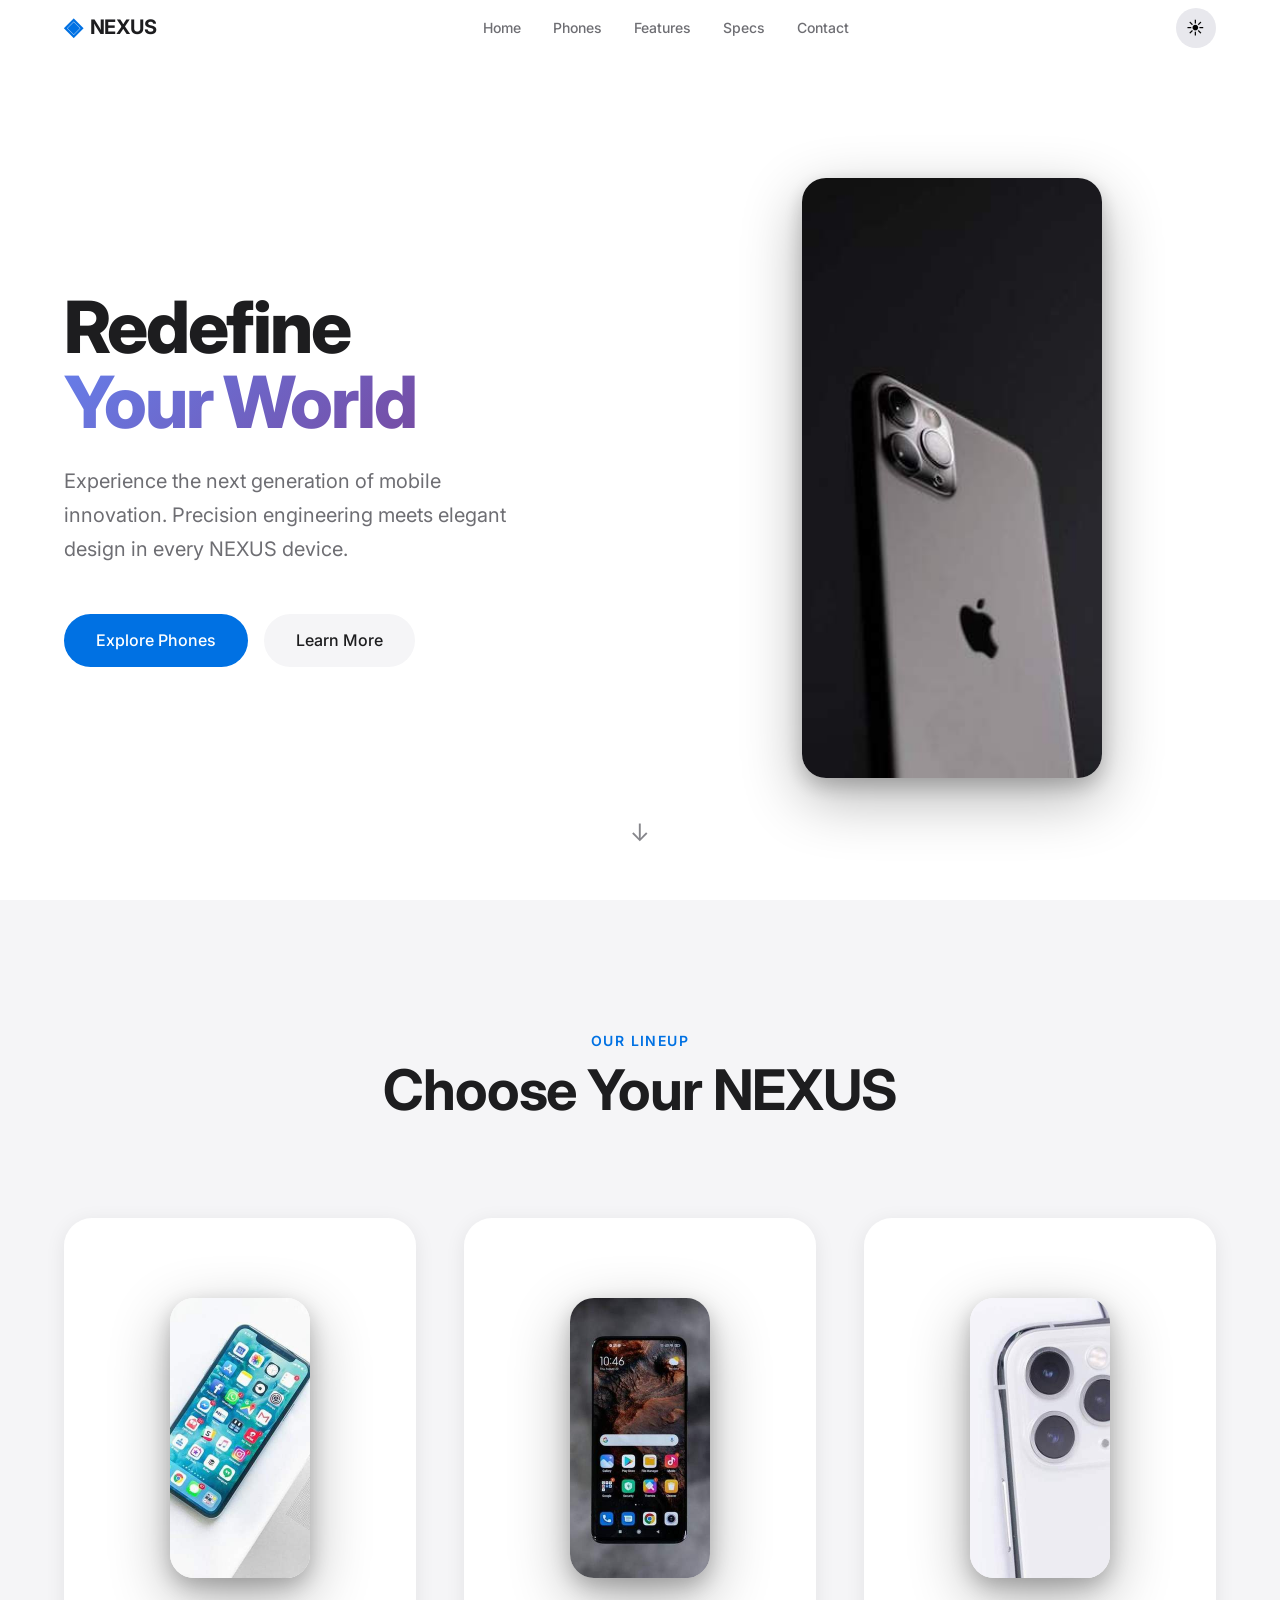
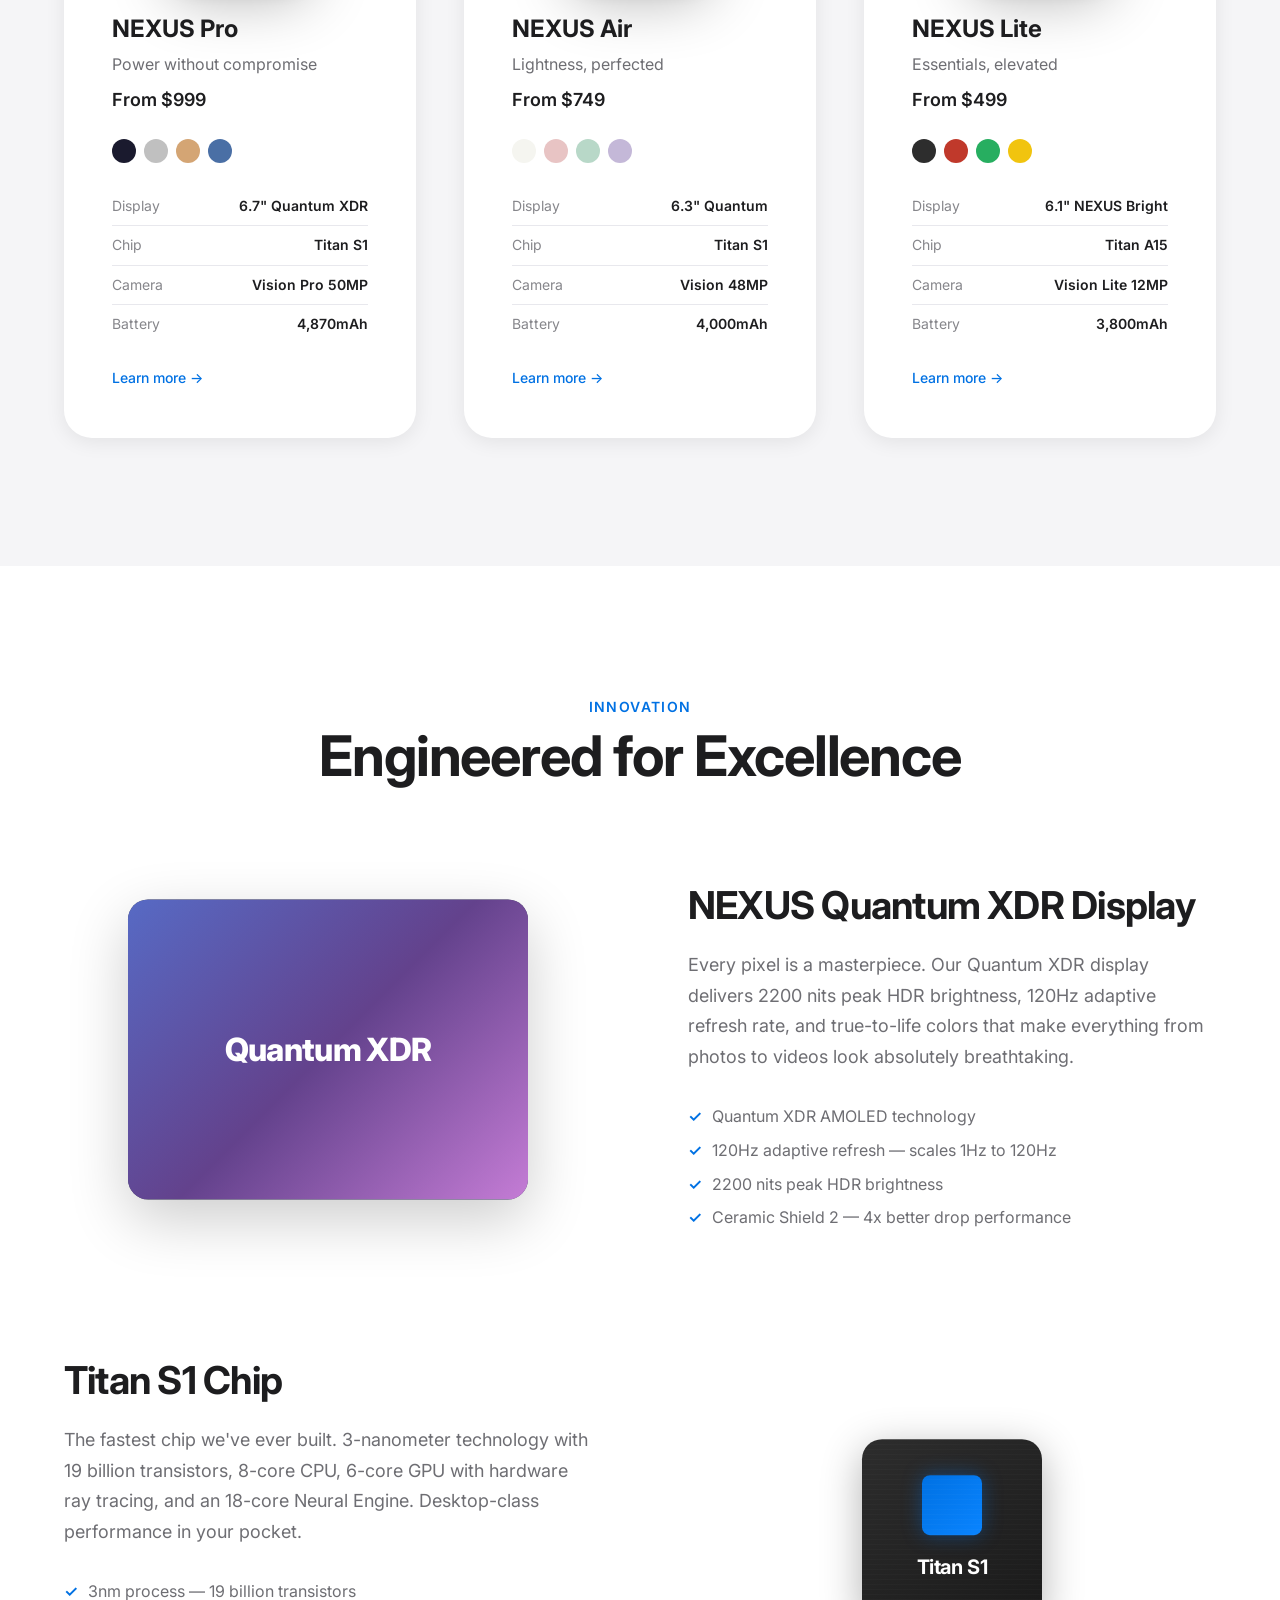
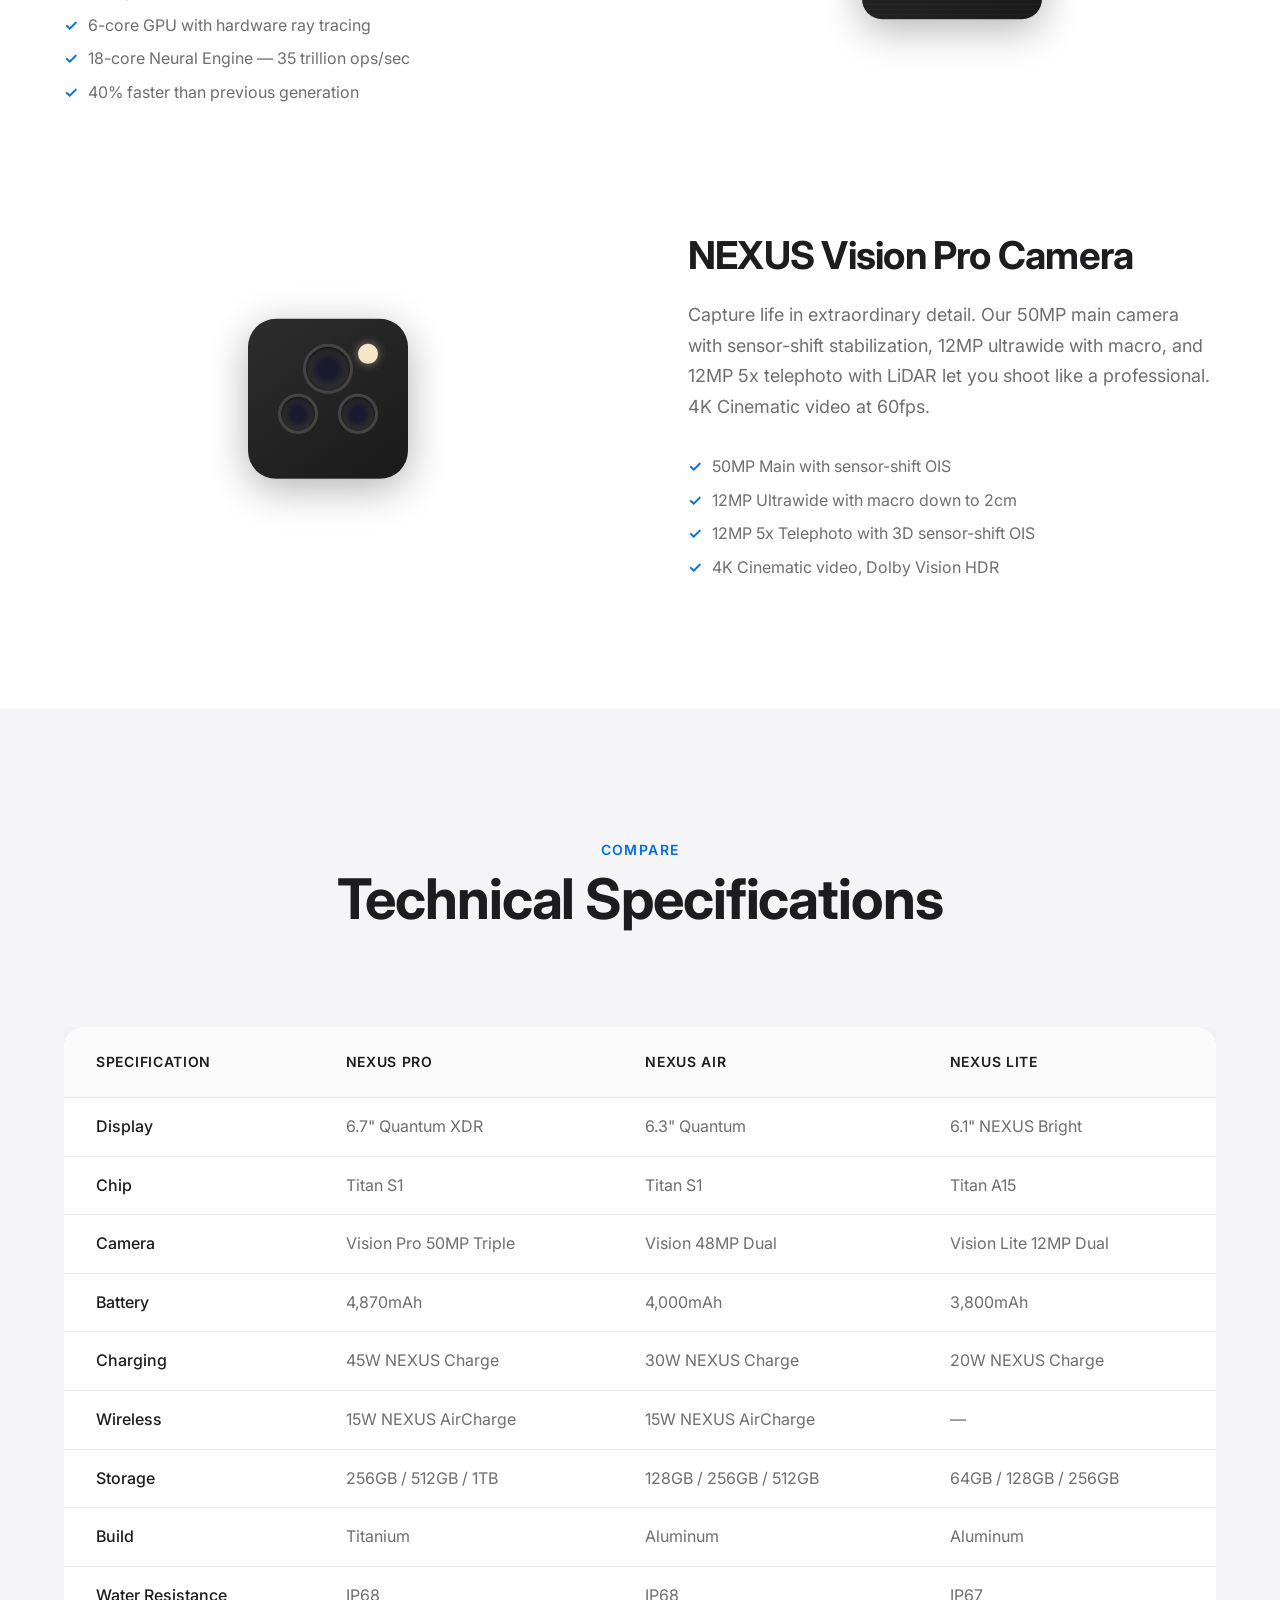
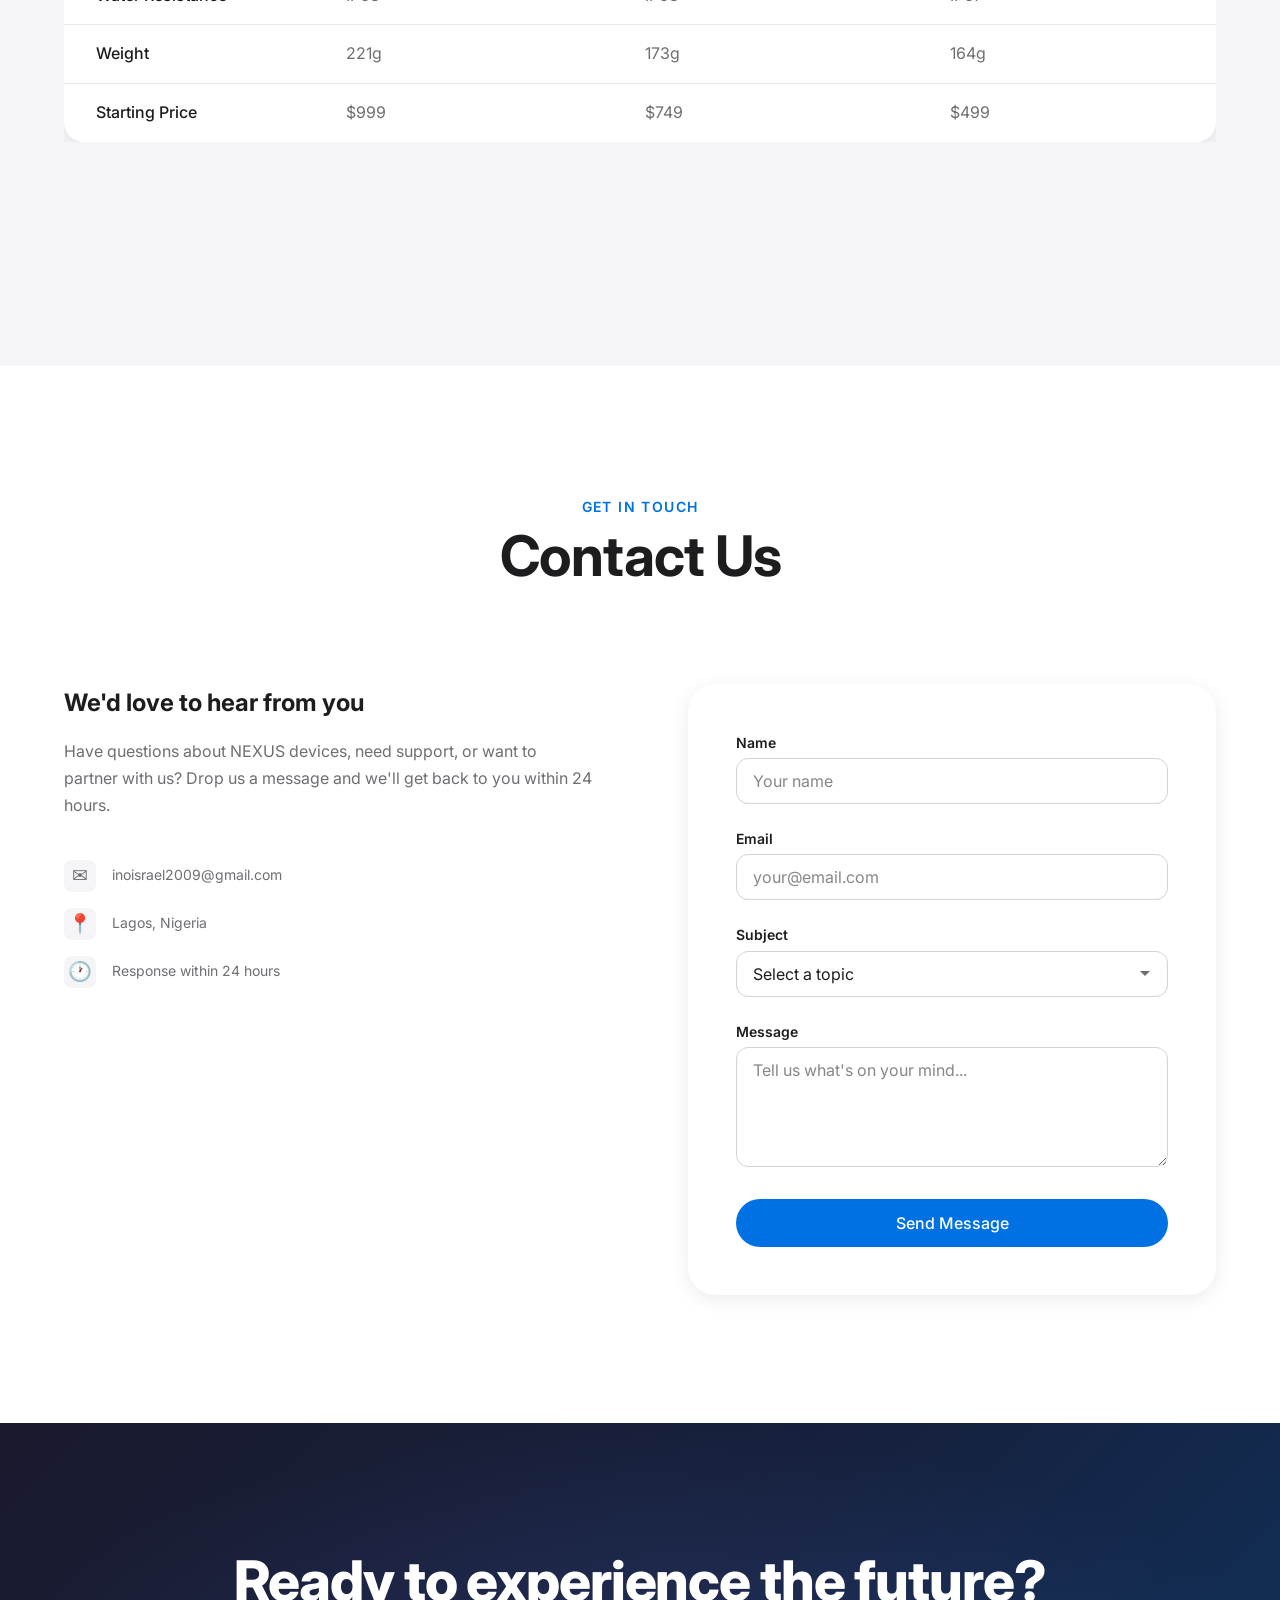
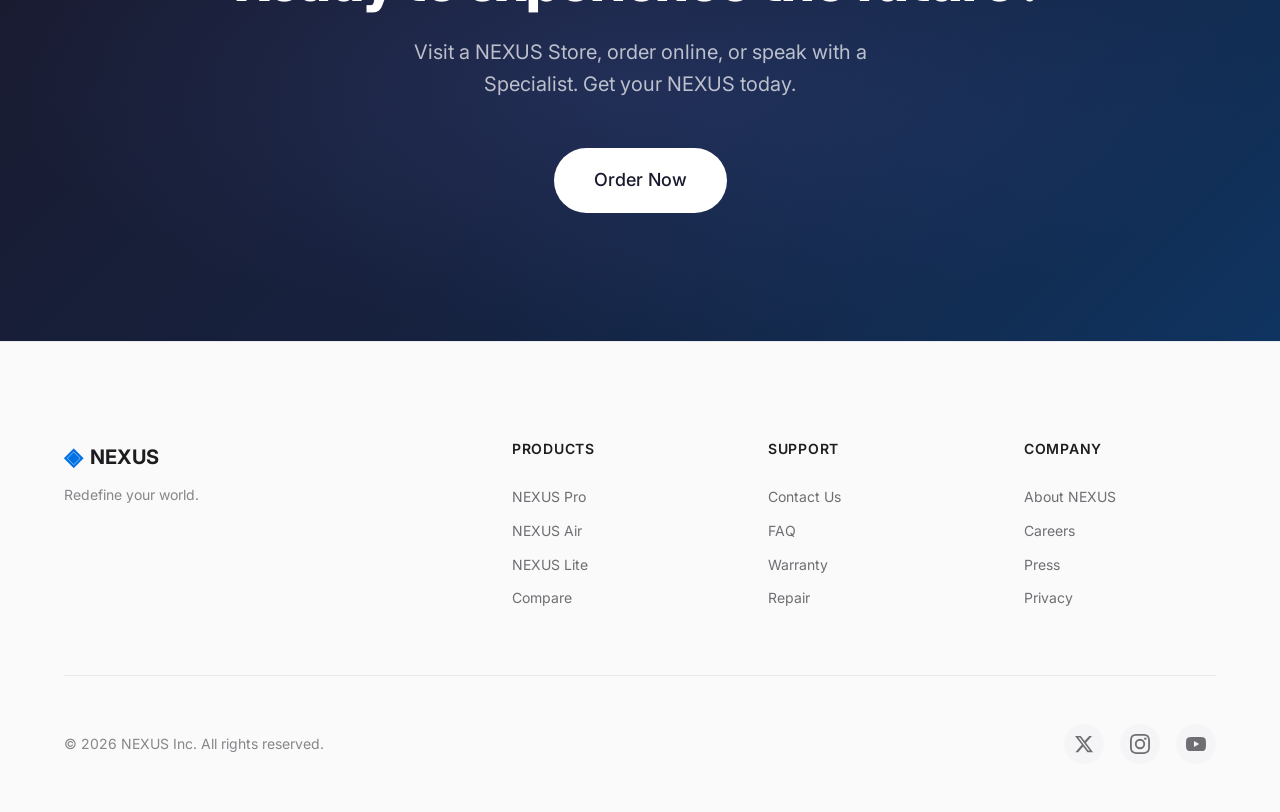
==== commit 6c59289c: "feat(nexus): multi-page site with original specs, real images, contact form - Convert single-page to" ====
--- a/projects/phone-brand/index.html
+++ b/projects/phone-brand/index.html
@@ -13,7 +13,7 @@
     <!-- ========== NAVBAR ========== -->
     <nav class="navbar" id="navbar">
         <div class="nav-container">
-            <a href="#" class="nav-logo">
+            <a href="#hero" class="nav-logo">
                 <span class="logo-icon">◈</span>
                 <span class="logo-text">NEXUS</span>
             </a>
@@ -23,7 +23,6 @@
                 <li><a href="#features" class="nav-link">Features</a></li>
                 <li><a href="#specs" class="nav-link">Specs</a></li>
                 <li><a href="#contact" class="nav-link">Contact</a></li>
-                <li><a href="#cta" class="nav-link">Buy</a></li>
             </ul>
             <div class="nav-actions">
                 <button class="theme-toggle" id="themeToggle" aria-label="Toggle theme">
@@ -39,7 +38,6 @@
         </div>
     </nav>
 
-    <!-- Mobile slide-in menu -->
     <div class="mobile-menu" id="mobileMenu">
         <div class="mobile-menu-overlay" id="mobileOverlay"></div>
         <div class="mobile-menu-panel" id="mobilePanel">
@@ -49,7 +47,6 @@
                 <li><a href="#features" class="mobile-nav-link">Features</a></li>
                 <li><a href="#specs" class="mobile-nav-link">Specs</a></li>
                 <li><a href="#contact" class="mobile-nav-link">Contact</a></li>
-                <li><a href="#cta" class="mobile-nav-link">Buy</a></li>
             </ul>
         </div>
     </div>
@@ -71,9 +68,7 @@
                 </div>
             </div>
             <div class="hero-visual">
-                <div class="phone phone-hero">
-                    <img src="images/phone-hero.jpg" alt="NEXUS smartphone" class="phone-img" loading="eager" width="300" height="600">
-                </div>
+                <img src="images/phone-hero.jpg" alt="NEXUS Pro" class="phone-img phone-hero">
             </div>
         </div>
         <div class="hero-scroll-indicator">
@@ -90,85 +85,79 @@
             </div>
             <div class="product-grid">
                 <!-- NEXUS Pro -->
-                <div class="product-card" data-scroll-animation="fade-up" data-delay="0">
+                <a href="pages/nexus-pro.html" class="product-card" data-scroll-animation="fade-up" data-delay="0">
                     <div class="product-visual">
-                        <div class="phone phone-pro">
-                            <img src="images/phone-pro.jpg" alt="NEXUS Pro smartphone" class="phone-img" loading="lazy" width="200" height="400">
-                        </div>
+                        <img src="images/phone-pro.jpg" alt="NEXUS Pro" class="phone-img phone-pro">
                     </div>
                     <div class="product-info">
                         <h3 class="product-name">NEXUS Pro</h3>
                         <p class="product-tagline">Power without compromise</p>
                         <p class="product-price">From $999</p>
                         <div class="product-colors">
-                            <span class="color-dot active" data-color="midnight" style="background:#1a1a2e;"></span>
-                            <span class="color-dot" data-color="silver" style="background:#c0c0c0;"></span>
-                            <span class="color-dot" data-color="gold" style="background:#d4a574;"></span>
-                            <span class="color-dot" data-color="blue" style="background:#4a6fa5;"></span>
+                            <span class="color-dot" style="background:#1a1a2e;" title="Midnight Black"></span>
+                            <span class="color-dot" style="background:#c0c0c0;" title="Lunar Silver"></span>
+                            <span class="color-dot" style="background:#d4a574;" title="Solar Gold"></span>
+                            <span class="color-dot" style="background:#4a6fa5;" title="Ocean Blue"></span>
                         </div>
                         <ul class="product-specs">
-                            <li><span class="spec-label">Display</span><span class="spec-value">6.7" FlowDisplay</span></li>
-                            <li><span class="spec-label">Chip</span><span class="spec-value">NEXUS X1</span></li>
-                            <li><span class="spec-label">Camera</span><span class="spec-value">108MP Triple</span></li>
-                            <li><span class="spec-label">Battery</span><span class="spec-value">5000mAh</span></li>
+                            <li><span class="spec-label">Display</span><span class="spec-value">6.7" Quantum XDR</span></li>
+                            <li><span class="spec-label">Chip</span><span class="spec-value">Titan S1</span></li>
+                            <li><span class="spec-label">Camera</span><span class="spec-value">Vision Pro 50MP</span></li>
+                            <li><span class="spec-label">Battery</span><span class="spec-value">4,870mAh</span></li>
                         </ul>
-                        <a href="pages/pro.html" class="product-link">Learn more →</a>
-                    </div>
-                </div>
+                        <span class="product-link">Learn more →</span>
+                    </div>
+                </a>
 
                 <!-- NEXUS Air -->
-                <div class="product-card" data-scroll-animation="fade-up" data-delay="150">
+                <a href="pages/nexus-air.html" class="product-card" data-scroll-animation="fade-up" data-delay="150">
                     <div class="product-visual">
-                        <div class="phone phone-air">
-                            <img src="images/phone-air.jpg" alt="NEXUS Air smartphone" class="phone-img" loading="lazy" width="200" height="400">
-                        </div>
+                        <img src="images/phone-air.jpg" alt="NEXUS Air" class="phone-img phone-air">
                     </div>
                     <div class="product-info">
                         <h3 class="product-name">NEXUS Air</h3>
                         <p class="product-tagline">Lightness, perfected</p>
                         <p class="product-price">From $749</p>
                         <div class="product-colors">
-                            <span class="color-dot active" data-color="white" style="background:#f5f5f0;"></span>
-                            <span class="color-dot" data-color="rose" style="background:#e8c4c4;"></span>
-                            <span class="color-dot" data-color="mint" style="background:#b8d8c8;"></span>
-                            <span class="color-dot" data-color="lavender" style="background:#c4b8d8;"></span>
+                            <span class="color-dot" style="background:#f5f5f0;" title="Cloud White"></span>
+                            <span class="color-dot" style="background:#e8c4c4;" title="Blush Rose"></span>
+                            <span class="color-dot" style="background:#b8d8c8;" title="Seafoam Mint"></span>
+                            <span class="color-dot" style="background:#c4b8d8;" title="Orchid Lavender"></span>
                         </div>
                         <ul class="product-specs">
-                            <li><span class="spec-label">Display</span><span class="spec-value">6.3" FlexView</span></li>
-                            <li><span class="spec-label">Chip</span><span class="spec-value">NEXUS A16</span></li>
-                            <li><span class="spec-label">Camera</span><span class="spec-value">64MP Dual</span></li>
-                            <li><span class="spec-label">Battery</span><span class="spec-value">4200mAh</span></li>
+                            <li><span class="spec-label">Display</span><span class="spec-value">6.3" Quantum</span></li>
+                            <li><span class="spec-label">Chip</span><span class="spec-value">Titan S1</span></li>
+                            <li><span class="spec-label">Camera</span><span class="spec-value">Vision 48MP</span></li>
+                            <li><span class="spec-label">Battery</span><span class="spec-value">4,000mAh</span></li>
                         </ul>
-                        <a href="pages/air.html" class="product-link">Learn more →</a>
-                    </div>
-                </div>
+                        <span class="product-link">Learn more →</span>
+                    </div>
+                </a>
 
                 <!-- NEXUS Lite -->
-                <div class="product-card" data-scroll-animation="fade-up" data-delay="300">
+                <a href="pages/nexus-lite.html" class="product-card" data-scroll-animation="fade-up" data-delay="300">
                     <div class="product-visual">
-                        <div class="phone phone-lite">
-                            <img src="images/phone-lite.jpg" alt="NEXUS Lite smartphone" class="phone-img" loading="lazy" width="200" height="400">
-                        </div>
+                        <img src="images/phone-lite.jpg" alt="NEXUS Lite" class="phone-img phone-lite">
                     </div>
                     <div class="product-info">
                         <h3 class="product-name">NEXUS Lite</h3>
                         <p class="product-tagline">Essentials, elevated</p>
                         <p class="product-price">From $499</p>
                         <div class="product-colors">
-                            <span class="color-dot active" data-color="black" style="background:#2d2d2d;"></span>
-                            <span class="color-dot" data-color="red" style="background:#c0392b;"></span>
-                            <span class="color-dot" data-color="green" style="background:#27ae60;"></span>
-                            <span class="color-dot" data-color="yellow" style="background:#f1c40f;"></span>
+                            <span class="color-dot" style="background:#2d2d2d;" title="Graphite Black"></span>
+                            <span class="color-dot" style="background:#c0392b;" title="Crimson Red"></span>
+                            <span class="color-dot" style="background:#27ae60;" title="Forest Green"></span>
+                            <span class="color-dot" style="background:#f1c40f;" title="Sunflower Yellow"></span>
                         </div>
                         <ul class="product-specs">
-                            <li><span class="spec-label">Display</span><span class="spec-value">6.1" ClearView</span></li>
-                            <li><span class="spec-label">Chip</span><span class="spec-value">NEXUS A15</span></li>
-                            <li><span class="spec-label">Camera</span><span class="spec-value">48MP Dual</span></li>
-                            <li><span class="spec-label">Battery</span><span class="spec-value">3800mAh</span></li>
+                            <li><span class="spec-label">Display</span><span class="spec-value">6.1" NEXUS Bright</span></li>
+                            <li><span class="spec-label">Chip</span><span class="spec-value">Titan A15</span></li>
+                            <li><span class="spec-label">Camera</span><span class="spec-value">Vision Lite 12MP</span></li>
+                            <li><span class="spec-label">Battery</span><span class="spec-value">3,800mAh</span></li>
                         </ul>
-                        <a href="pages/lite.html" class="product-link">Learn more →</a>
-                    </div>
-                </div>
+                        <span class="product-link">Learn more →</span>
+                    </div>
+                </a>
             </div>
         </div>
     </section>
@@ -186,17 +175,17 @@
                 <div class="feature-visual">
                     <div class="feature-display-mockup">
                         <div class="mockup-gradient"></div>
-                        <div class="mockup-text">XDR Display</div>
+                        <div class="mockup-text">Quantum XDR</div>
                     </div>
                 </div>
                 <div class="feature-content">
-                    <h3 class="feature-title">Stunning LTPO FlowDisplay</h3>
-                    <p class="feature-desc">Every pixel is a masterpiece. Our LTPO FlowDisplay delivers 2000 nits peak brightness, AdaptiveSync 120Hz adaptive refresh rate, and true-to-life colors that make everything from photos to videos look absolutely breathtaking.</p>
+                    <h3 class="feature-title">NEXUS Quantum XDR Display</h3>
+                    <p class="feature-desc">Every pixel is a masterpiece. Our Quantum XDR display delivers 2200 nits peak HDR brightness, 120Hz adaptive refresh rate, and true-to-life colors that make everything from photos to videos look absolutely breathtaking.</p>
                     <ul class="feature-list">
-                        <li>LTPO FlowDisplay technology</li>
-                        <li>AdaptiveSync 120Hz adaptive refresh</li>
-                        <li>2000 nits peak HDR brightness</li>
-                        <li>CrystalGuard front, tougher than any smartphone glass</li>
+                        <li>Quantum XDR AMOLED technology</li>
+                        <li>120Hz adaptive refresh — scales 1Hz to 120Hz</li>
+                        <li>2200 nits peak HDR brightness</li>
+                        <li>Ceramic Shield 2 — 4x better drop performance</li>
                     </ul>
                 </div>
             </div>
@@ -207,18 +196,18 @@
                     <div class="feature-chip-mockup">
                         <div class="chip-visual">
                             <div class="chip-core"></div>
-                            <div class="chip-label">NEXUS A17</div>
+                            <div class="chip-label">Titan S1</div>
                         </div>
                     </div>
                 </div>
                 <div class="feature-content">
-                    <h3 class="feature-title">NEXUS X1 Quad-Core</h3>
-                    <p class="feature-desc">The fastest chip ever in a smartphone. Built on 4-nanometer technology, the NEXUS X1 Quad-Core delivers extraordinary performance for gaming, computational photography, and AI-powered experiences. Efficiency that means all-day battery life.</p>
+                    <h3 class="feature-title">Titan S1 Chip</h3>
+                    <p class="feature-desc">The fastest chip we've ever built. 3-nanometer technology with 19 billion transistors, 8-core CPU, 6-core GPU with hardware ray tracing, and an 18-core Neural Engine. Desktop-class performance in your pocket.</p>
                     <ul class="feature-list">
-                        <li>4nm process technology</li>
+                        <li>3nm process — 19 billion transistors</li>
                         <li>6-core GPU with hardware ray tracing</li>
-                        <li>16-core NEXUS Neural Engine (NNE)</li>
-                        <li>Up to 40% faster than competition</li>
+                        <li>18-core Neural Engine — 35 trillion ops/sec</li>
+                        <li>40% faster than previous generation</li>
                     </ul>
                 </div>
             </div>
@@ -236,13 +225,13 @@
                     </div>
                 </div>
                 <div class="feature-content">
-                    <h3 class="feature-title">ProVision Camera System</h3>
-                    <p class="feature-desc">Capture life in extraordinary detail. Our 108MP main camera with optical stabilization, 48MP ultra-wide, and 12MP 5x periscope telephoto let you shoot like a professional. LightCapture night mode, SteadyShot video, and 4K FilmScene included.</p>
+                    <h3 class="feature-title">NEXUS Vision Pro Camera</h3>
+                    <p class="feature-desc">Capture life in extraordinary detail. Our 50MP main camera with sensor-shift stabilization, 12MP ultrawide with macro, and 12MP 5x telephoto with LiDAR let you shoot like a professional. 4K Cinematic video at 60fps.</p>
                     <ul class="feature-list">
-                        <li>108MP Main with optical stabilization (OIS)</li>
-                        <li>48MP Ultra Wide with 120° field of view</li>
-                        <li>12MP 5x Periscope Telephoto with OIS</li>
-                        <li>4K FilmScene mode, SteadyShot video</li>
+                        <li>50MP Main with sensor-shift OIS</li>
+                        <li>12MP Ultrawide with macro down to 2cm</li>
+                        <li>12MP 5x Telephoto with 3D sensor-shift OIS</li>
+                        <li>4K Cinematic video, Dolby Vision HDR</li>
                     </ul>
                 </div>
             </div>
@@ -269,27 +258,39 @@
                     <tbody>
                         <tr>
                             <td>Display</td>
-                            <td>6.7" LTPO FlowDisplay</td>
-                            <td>6.3" AMOLED FlexView</td>
-                            <td>6.1" IPS ClearView</td>
+                            <td>6.7" Quantum XDR</td>
+                            <td>6.3" Quantum</td>
+                            <td>6.1" NEXUS Bright</td>
                         </tr>
                         <tr>
                             <td>Chip</td>
-                            <td>NEXUS X1 Quad-Core</td>
-                            <td>NEXUS A16 Fusion</td>
-                            <td>NEXUS A15</td>
+                            <td>Titan S1</td>
+                            <td>Titan S1</td>
+                            <td>Titan A15</td>
                         </tr>
                         <tr>
                             <td>Camera</td>
-                            <td>108MP + 48MP + 12MP</td>
-                            <td>64MP + 12MP</td>
-                            <td>48MP + 5MP</td>
+                            <td>Vision Pro 50MP Triple</td>
+                            <td>Vision 48MP Dual</td>
+                            <td>Vision Lite 12MP Dual</td>
                         </tr>
                         <tr>
                             <td>Battery</td>
-                            <td>5000mAh</td>
-                            <td>4200mAh</td>
-                            <td>3800mAh</td>
+                            <td>4,870mAh</td>
+                            <td>4,000mAh</td>
+                            <td>3,800mAh</td>
+                        </tr>
+                        <tr>
+                            <td>Charging</td>
+                            <td>45W NEXUS Charge</td>
+                            <td>30W NEXUS Charge</td>
+                            <td>20W NEXUS Charge</td>
+                        </tr>
+                        <tr>
+                            <td>Wireless</td>
+                            <td>15W NEXUS AirCharge</td>
+                            <td>15W NEXUS AirCharge</td>
+                            <td>—</td>
                         </tr>
                         <tr>
                             <td>Storage</td>
@@ -298,52 +299,31 @@
                             <td>64GB / 128GB / 256GB</td>
                         </tr>
                         <tr>
+                            <td>Build</td>
+                            <td>Titanium</td>
+                            <td>Aluminum</td>
+                            <td>Aluminum</td>
+                        </tr>
+                        <tr>
                             <td>Water Resistance</td>
                             <td>IP68</td>
                             <td>IP68</td>
-                            <td>IP54</td>
+                            <td>IP67</td>
                         </tr>
                         <tr>
                             <td>Weight</td>
-                            <td>198g</td>
-                            <td>162g</td>
-                            <td>175g</td>
-                        </tr>
-                        <tr>
-                            <td>Colors</td>
-                            <td>Midnight, Silver, Gold, Blue</td>
-                            <td>White, Rose, Mint, Lavender</td>
-                            <td>Black, Red, Green, Yellow</td>
+                            <td>221g</td>
+                            <td>173g</td>
+                            <td>164g</td>
                         </tr>
                         <tr>
                             <td>Starting Price</td>
-                            <td>$1,099</td>
+                            <td>$999</td>
                             <td>$749</td>
-                            <td>$449</td>
+                            <td>$499</td>
                         </tr>
                     </tbody>
                 </table>
-            </div>
-
-            <!-- Interactive Color Picker -->
-            <div class="color-picker-section" data-scroll-animation="fade-up">
-                <h3 class="color-picker-title">Customize Your NEXUS Pro</h3>
-                <div class="color-picker-demo">
-                    <div class="phone phone-picker">
-                        <img src="images/phone-pro.jpg" alt="NEXUS Pro color preview" class="phone-img" loading="lazy" width="240" height="480">
-                        <div class="phone-img-tint" id="pickerTint"></div>
-                    </div>
-                    <div class="color-picker-options">
-                        <p class="color-picker-label">Select Color:</p>
-                        <div class="color-picker-dots">
-                            <span class="color-dot picker-dot active" data-color="midnight" data-phone="picker" style="background:#1a1a2e;" title="Midnight"></span>
-                            <span class="color-dot picker-dot" data-color="silver" data-phone="picker" style="background:#c0c0c0;" title="Silver"></span>
-                            <span class="color-dot picker-dot" data-color="gold" data-phone="picker" style="background:#d4a574;" title="Gold"></span>
-                            <span class="color-dot picker-dot" data-color="blue" data-phone="picker" style="background:#4a6fa5;" title="Pacific Blue"></span>
-                        </div>
-                        <p class="color-picker-selected">Selected: <strong id="selectedColorName">Midnight</strong></p>
-                    </div>
-                </div>
             </div>
         </div>
     </section>
@@ -358,44 +338,47 @@
             <div class="contact-grid">
                 <div class="contact-info">
                     <h3 class="contact-info-title">We'd love to hear from you</h3>
-                    <p class="contact-info-text">Have a question about our products? Want to partner with us? Send us a message and we'll respond within 24 hours.</p>
+                    <p class="contact-info-text">Have questions about NEXUS devices, need support, or want to partner with us? Drop us a message and we'll get back to you within 24 hours.</p>
                     <ul class="contact-details">
                         <li>
                             <span class="contact-icon">✉</span>
-                            <span>inaisrael2009@gmail.com</span>
+                            <span>inoisrael2009@gmail.com</span>
                         </li>
-                    </ul>
-                </div>
-                <form class="contact-form" id="contactForm" novalidate>
+                        <li>
+                            <span class="contact-icon">📍</span>
+                            <span>Lagos, Nigeria</span>
+                        </li>
+                        <li>
+                            <span class="contact-icon">🕐</span>
+                            <span>Response within 24 hours</span>
+                        </li>
+                    </ul>
+                </div>
+                <form class="contact-form" id="contactForm" action="https://nexus-contact-api.onrender.com/api/contact" method="POST">
                     <div class="form-group">
-                        <label for="contactName" class="form-label">Name</label>
-                        <input type="text" id="contactName" name="name" class="form-input" placeholder="Your name" required>
-                        <span class="form-error" id="nameError"></span>
+                        <label class="form-label" for="name">Name</label>
+                        <input class="form-input" type="text" id="name" name="name" placeholder="Your name" required>
                     </div>
                     <div class="form-group">
-                        <label for="contactEmail" class="form-label">Email</label>
-                        <input type="email" id="contactEmail" name="email" class="form-input" placeholder="you@example.com" required>
-                        <span class="form-error" id="emailError"></span>
+                        <label class="form-label" for="email">Email</label>
+                        <input class="form-input" type="email" id="email" name="email" placeholder="your@email.com" required>
                     </div>
                     <div class="form-group">
-                        <label for="contactSubject" class="form-label">Subject</label>
-                        <select id="contactSubject" name="subject" class="form-input form-select">
-                            <option value="">Select a topic</option>
-                            <option value="product">Product Inquiry</option>
-                            <option value="support">Support</option>
+                        <label class="form-label" for="subject">Subject</label>
+                        <select class="form-input form-select" id="subject" name="subject" required>
+                            <option value="" disabled selected>Select a topic</option>
+                            <option value="sales">Sales Inquiry</option>
+                            <option value="support">Technical Support</option>
                             <option value="partnership">Partnership</option>
+                            <option value="press">Press & Media</option>
                             <option value="other">Other</option>
                         </select>
                     </div>
                     <div class="form-group">
-                        <label for="contactMessage" class="form-label">Message</label>
-                        <textarea id="contactMessage" name="message" class="form-input form-textarea" placeholder="Tell us what's on your mind..." rows="5" required></textarea>
-                        <span class="form-error" id="messageError"></span>
-                    </div>
-                    <button type="submit" class="btn btn-primary btn-full" id="contactSubmit">
-                        <span class="btn-text">Send Message</span>
-                        <span class="btn-loading" style="display:none;">Sending…</span>
-                    </button>
+                        <label class="form-label" for="message">Message</label>
+                        <textarea class="form-input form-textarea" id="message" name="message" placeholder="Tell us what's on your mind..." required></textarea>
+                    </div>
+                    <button type="submit" class="btn btn-primary btn-full">Send Message</button>
                     <div class="form-status" id="formStatus"></div>
                 </form>
             </div>
@@ -408,7 +391,7 @@
             <div class="cta-content">
                 <h2 class="cta-title">Ready to experience the future?</h2>
                 <p class="cta-subtext">Visit a NEXUS Store, order online, or speak with a Specialist. Get your NEXUS today.</p>
-                <a href="#" class="btn btn-primary btn-large">Order Now</a>
+                <a href="#products" class="btn btn-primary btn-large">Order Now</a>
             </div>
         </div>
     </section>
@@ -427,21 +410,19 @@
                 <div class="footer-col">
                     <h4 class="footer-heading">Products</h4>
                     <ul class="footer-links">
-                        <li><a href="#">NEXUS Pro</a></li>
-                        <li><a href="#">NEXUS Air</a></li>
-                        <li><a href="#">NEXUS Lite</a></li>
-                        <li><a href="#">Compare</a></li>
-                        <li><a href="#">Accessories</a></li>
+                        <li><a href="pages/nexus-pro.html">NEXUS Pro</a></li>
+                        <li><a href="pages/nexus-air.html">NEXUS Air</a></li>
+                        <li><a href="pages/nexus-lite.html">NEXUS Lite</a></li>
+                        <li><a href="#specs">Compare</a></li>
                     </ul>
                 </div>
                 <div class="footer-col">
                     <h4 class="footer-heading">Support</h4>
                     <ul class="footer-links">
-                        <li><a href="#">Contact Us</a></li>
+                        <li><a href="#contact">Contact Us</a></li>
                         <li><a href="#">FAQ</a></li>
                         <li><a href="#">Warranty</a></li>
                         <li><a href="#">Repair</a></li>
-                        <li><a href="#">Trade-in</a></li>
                     </ul>
                 </div>
                 <div class="footer-col">
@@ -451,7 +432,6 @@
                         <li><a href="#">Careers</a></li>
                         <li><a href="#">Press</a></li>
                         <li><a href="#">Privacy</a></li>
-                        <li><a href="#">Terms</a></li>
                     </ul>
                 </div>
             </div>
--- a/projects/phone-brand/css/style.css
+++ b/projects/phone-brand/css/style.css
@@ -575,6 +575,319 @@
 }
 
 /* ============================================================
+   Product Detail Pages
+   ============================================================ */
+
+.product-hero {
+    padding: calc(var(--nav-height) + var(--space-4xl)) 0 var(--space-3xl);
+    position: relative;
+    overflow: hidden;
+}
+
+.product-hero-container {
+    max-width: var(--container-max);
+    margin: 0 auto;
+    padding: 0 var(--container-padding);
+    display: grid;
+    grid-template-columns: 1fr 1fr;
+    gap: var(--space-4xl);
+    align-items: center;
+}
+
+.product-badge {
+    display: inline-block;
+    font-size: var(--font-size-xs);
+    font-weight: 600;
+    text-transform: uppercase;
+    letter-spacing: 0.1em;
+    color: #fff;
+    background: var(--color-primary);
+    padding: 4px 12px;
+    border-radius: var(--radius-full);
+    margin-bottom: var(--space-md);
+}
+
+.product-hero-title {
+    font-size: clamp(var(--font-size-4xl), 6vw, var(--font-size-6xl));
+    font-weight: 800;
+    letter-spacing: -0.03em;
+    line-height: 1.05;
+    color: var(--color-text);
+    margin-bottom: var(--space-sm);
+}
+
+.product-hero-tagline {
+    font-size: var(--font-size-xl);
+    color: var(--color-text-secondary);
+    margin-bottom: var(--space-md);
+}
+
+.product-hero-price {
+    font-size: var(--font-size-lg);
+    color: var(--color-text-secondary);
+    margin-bottom: var(--space-xl);
+}
+
+.product-hero-price strong {
+    font-size: var(--font-size-2xl);
+    font-weight: 700;
+    color: var(--color-text);
+}
+
+.product-hero-cta {
+    display: flex;
+    gap: var(--space-md);
+    flex-wrap: wrap;
+    margin-bottom: var(--space-xl);
+}
+
+.product-hero-colors {
+    display: flex;
+    align-items: center;
+    gap: var(--space-sm);
+}
+
+.color-label {
+    font-size: var(--font-size-sm);
+    color: var(--color-text-tertiary);
+    margin-right: var(--space-xs);
+}
+
+.product-hero-visual {
+    display: flex;
+    justify-content: center;
+    align-items: center;
+}
+
+.product-hero-img {
+    width: 100%;
+    max-width: 320px;
+    height: auto;
+    border-radius: 24px;
+    box-shadow: 0 20px 60px rgba(0,0,0,0.2);
+    transition: transform var(--transition-slow);
+}
+
+.product-hero-img:hover {
+    transform: scale(1.02);
+}
+
+/* Spec Section */
+.spec-section {
+    padding: var(--space-5xl) 0;
+}
+
+.spec-section-alt {
+    background: var(--color-bg-secondary);
+}
+
+.spec-container {
+    max-width: var(--container-max);
+    margin: 0 auto;
+    padding: 0 var(--container-padding);
+    display: grid;
+    grid-template-columns: 1fr 1fr;
+    gap: var(--space-4xl);
+    align-items: center;
+}
+
+.spec-container-reverse > *:first-child {
+    order: 2;
+}
+
+.spec-container-reverse > *:last-child {
+    order: 1;
+}
+
+.spec-title {
+    font-size: clamp(var(--font-size-2xl), 4vw, var(--font-size-4xl));
+    font-weight: 700;
+    color: var(--color-text);
+    margin-bottom: var(--space-lg);
+    letter-spacing: -0.02em;
+}
+
+.spec-desc {
+    font-size: var(--font-size-lg);
+    color: var(--color-text-secondary);
+    line-height: 1.7;
+    margin-bottom: var(--space-xl);
+}
+
+.spec-highlights {
+    display: flex;
+    flex-direction: column;
+    gap: var(--space-lg);
+    list-style: none;
+    padding: 0;
+    margin: 0;
+}
+
+.spec-highlights li {
+    display: flex;
+    align-items: flex-start;
+    gap: var(--space-md);
+}
+
+.spec-icon {
+    font-size: 1.2rem;
+    color: var(--color-primary);
+    flex-shrink: 0;
+    margin-top: 2px;
+}
+
+.spec-highlights li strong {
+    display: block;
+    font-size: var(--font-size-base);
+    color: var(--color-text);
+    margin-bottom: 2px;
+}
+
+.spec-highlights li span {
+    display: block;
+    font-size: var(--font-size-sm);
+    color: var(--color-text-secondary);
+}
+
+.spec-visual {
+    display: flex;
+    justify-content: center;
+    align-items: center;
+}
+
+/* Battery visual */
+.battery-visual {
+    display: flex;
+    flex-direction: column;
+    align-items: center;
+    gap: var(--space-md);
+    padding: var(--space-2xl);
+}
+
+.battery-icon {
+    display: flex;
+    align-items: center;
+    gap: 4px;
+}
+
+.battery-body {
+    width: 120px;
+    height: 60px;
+    border: 3px solid var(--color-text);
+    border-radius: var(--radius-md);
+    position: relative;
+    overflow: hidden;
+    background: var(--color-bg);
+}
+
+.battery-fill {
+    height: 100%;
+    background: linear-gradient(90deg, #27ae60, #2ecc71);
+    border-radius: 2px;
+    transition: width 0.5s ease;
+}
+
+.battery-tip {
+    width: 6px;
+    height: 24px;
+    background: var(--color-text);
+    border-radius: 0 4px 4px 0;
+}
+
+.battery-label {
+    font-size: var(--font-size-xl);
+    font-weight: 700;
+    color: var(--color-text);
+}
+
+/* Full Specs detail page */
+.full-specs .specs-table {
+    min-width: 100%;
+}
+
+.full-specs .specs-table tbody tr td:first-child {
+    width: 200px;
+    white-space: nowrap;
+}
+
+/* Compare Section */
+.compare-section {
+    padding: var(--space-5xl) 0;
+    background: var(--color-bg-secondary);
+}
+
+.compare-grid {
+    display: grid;
+    grid-template-columns: repeat(3, 1fr);
+    gap: var(--space-2xl);
+}
+
+.compare-card {
+    background: var(--color-card-bg);
+    border-radius: var(--radius-xl);
+    padding: var(--space-2xl);
+    text-align: center;
+    box-shadow: 0 4px 20px var(--color-shadow);
+    transition: transform var(--transition-base), box-shadow var(--transition-base);
+    position: relative;
+}
+
+.compare-card:hover {
+    transform: translateY(-4px);
+    box-shadow: 0 12px 40px var(--color-shadow-deep);
+}
+
+.compare-card-active {
+    border: 2px solid var(--color-primary);
+}
+
+.compare-card-link {
+    display: block;
+    text-decoration: none;
+    color: inherit;
+}
+
+.compare-img {
+    width: 120px;
+    height: 240px;
+    object-fit: cover;
+    border-radius: 16px;
+    margin: 0 auto var(--space-lg);
+    box-shadow: 0 8px 24px rgba(0,0,0,0.15);
+}
+
+.compare-card h3 {
+    font-size: var(--font-size-xl);
+    font-weight: 700;
+    color: var(--color-text);
+    margin-bottom: var(--space-xs);
+}
+
+.compare-price {
+    font-size: var(--font-size-base);
+    color: var(--color-text-secondary);
+    margin-bottom: var(--space-lg);
+}
+
+.compare-features {
+    list-style: none;
+    padding: 0;
+    margin: 0 0 var(--space-xl);
+    text-align: left;
+}
+
+.compare-features li {
+    font-size: var(--font-size-sm);
+    color: var(--color-text-secondary);
+    padding: var(--space-xs) 0;
+    border-bottom: 1px solid var(--color-border-light);
+}
+
+.compare-features li:last-child {
+    border-bottom: none;
+}
+
+/* ============================================================
    Real Phone Images
    ============================================================ */
 
@@ -611,27 +924,19 @@
 .phone-pro,
 .phone-air,
 .phone-lite {
-    --phone-width: 200px;
-    --phone-height: 400px;
+    --phone-width: 140px;
+    --phone-height: 280px;
+}
+
+/* Product card hover — phone image lift */
+.product-card:hover .phone-img {
+    transform: scale(1.05);
 }
 
 /* Color picker phone sizing */
 .phone-picker {
-    --phone-width: 240px;
-    --phone-height: 480px;
-}
-
-/* Phone image variants — subtle overlay tints per color */
-.phone-img-tint {
-    position: absolute;
-    top: 0;
-    left: 0;
-    width: 100%;
-    height: 100%;
-    border-radius: 24px;
-    pointer-events: none;
-    opacity: 0;
-    transition: opacity var(--transition-base);
+    --phone-width: 180px;
+    --phone-height: 370px;
 }
 
 /* Hide old CSS phone elements */
@@ -644,6 +949,44 @@
 .screen-app-dots,
 .phone-button {
     display: none !important;
+}
+
+/* Responsive — Product Detail Pages */
+@media (max-width: 1023px) {
+    .product-hero-container {
+        grid-template-columns: 1fr;
+        text-align: center;
+    }
+    .product-hero-cta {
+        justify-content: center;
+    }
+    .product-hero-colors {
+        justify-content: center;
+    }
+    .spec-container {
+        grid-template-columns: 1fr;
+        gap: var(--space-2xl);
+    }
+    .spec-container-reverse > *:first-child,
+    .spec-container-reverse > *:last-child {
+        order: unset;
+    }
+    .compare-grid {
+        grid-template-columns: repeat(2, 1fr);
+    }
+}
+
+@media (max-width: 767px) {
+    .product-hero-img {
+        max-width: 240px;
+    }
+    .compare-grid {
+        grid-template-columns: 1fr;
+    }
+    .compare-card {
+        max-width: 400px;
+        margin: 0 auto;
+    }
 }
 
 /* ============================================================
